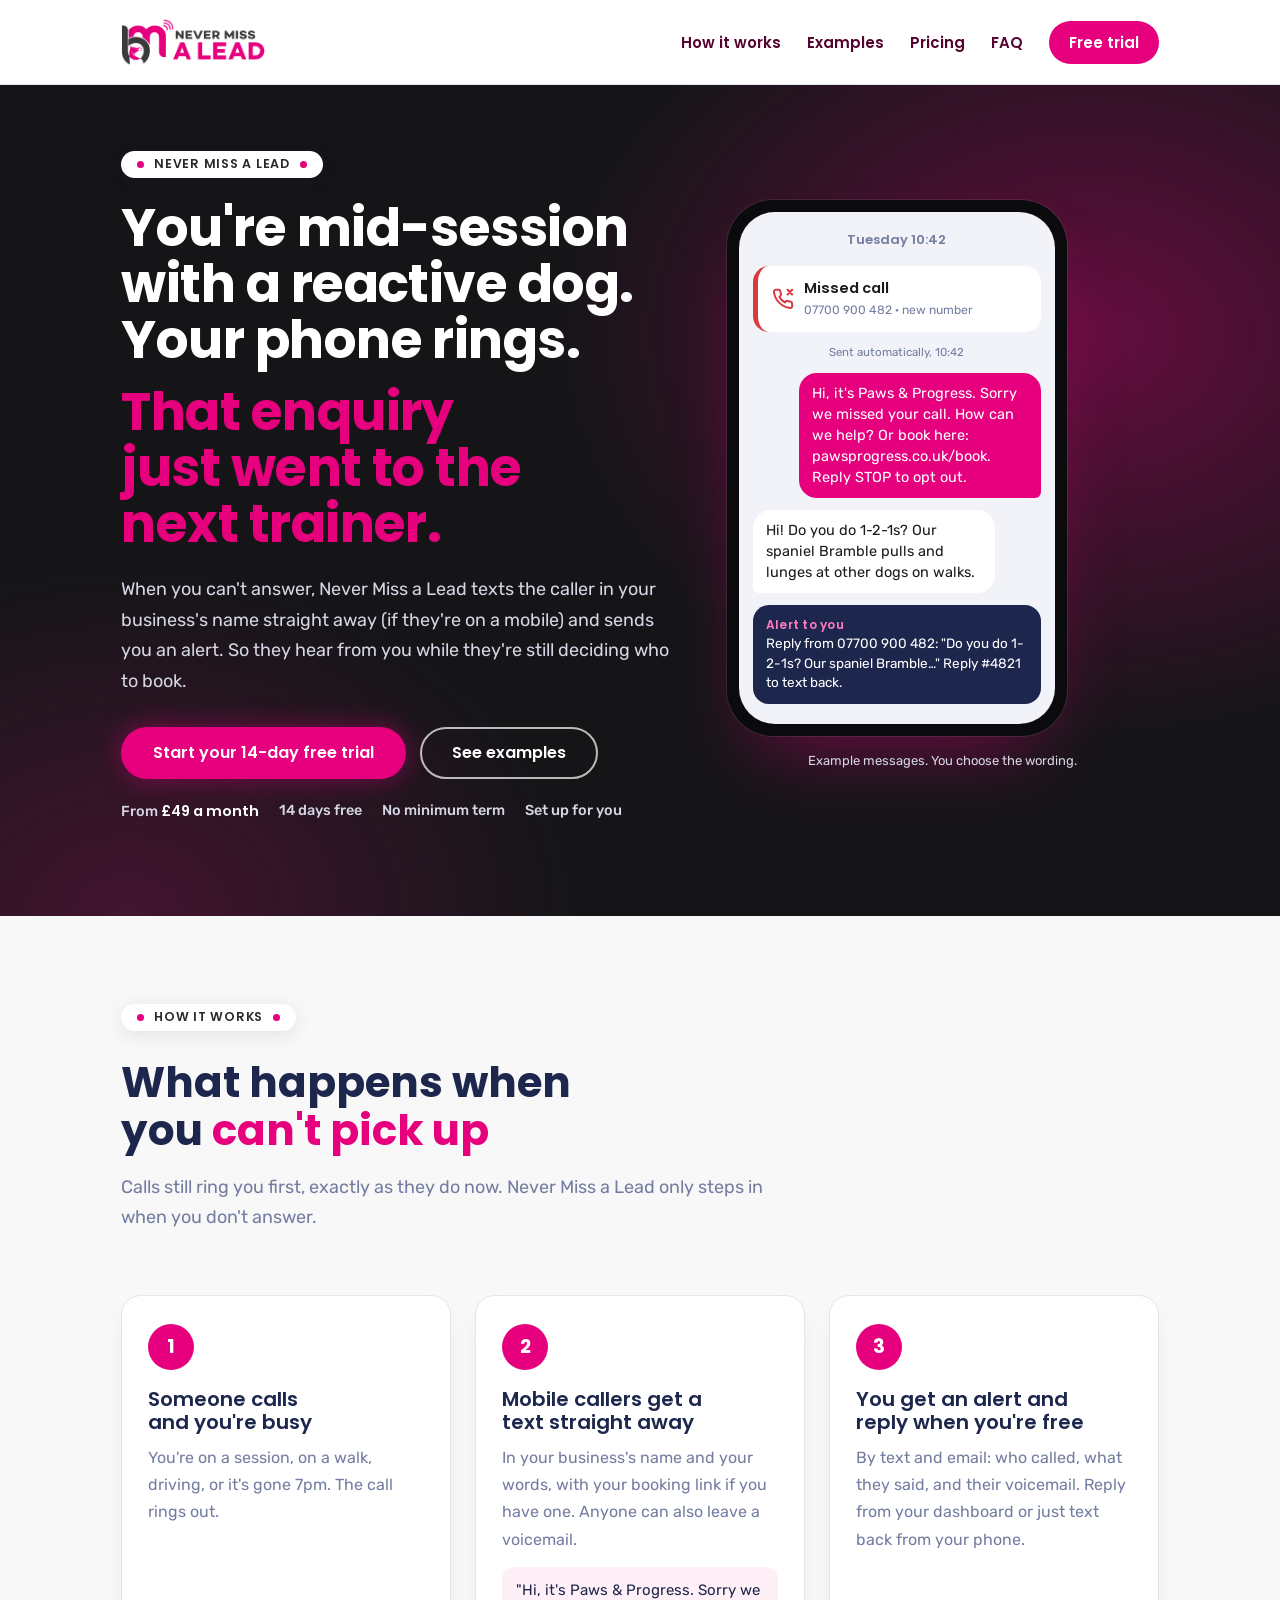
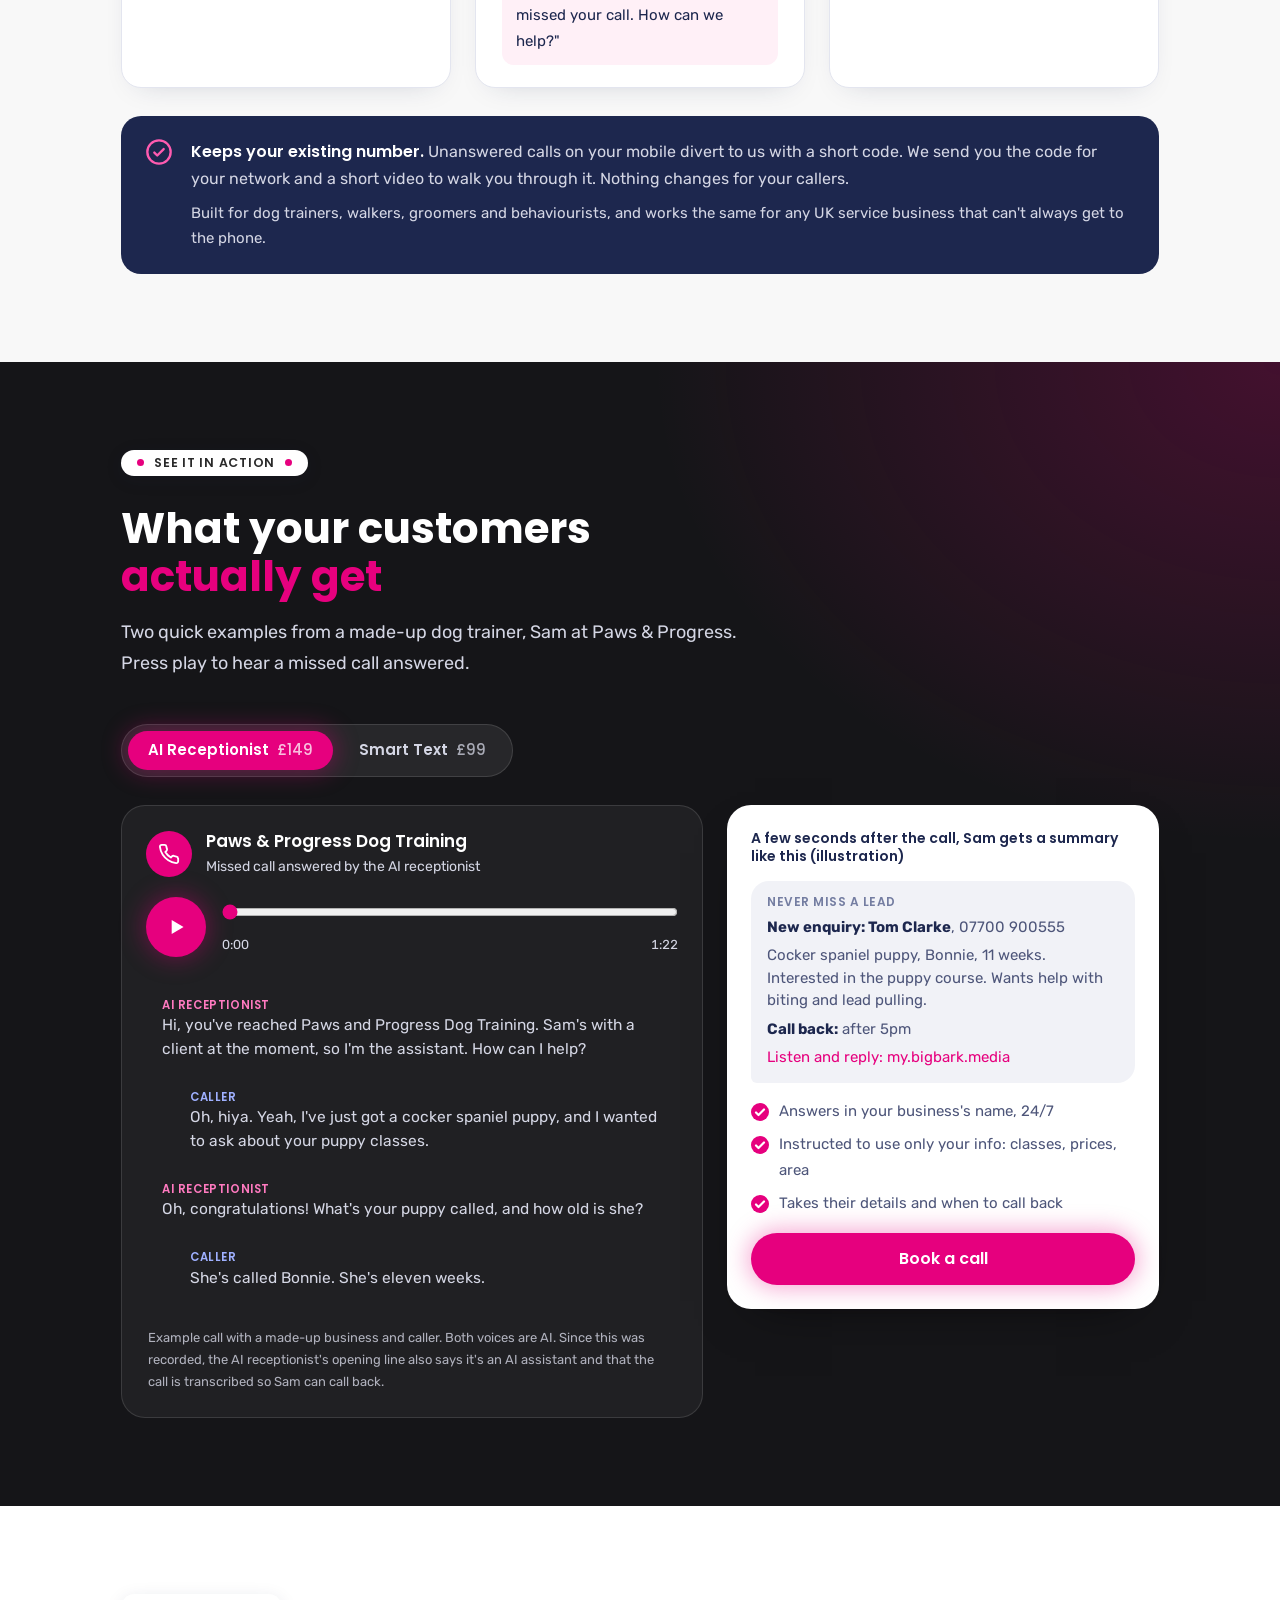
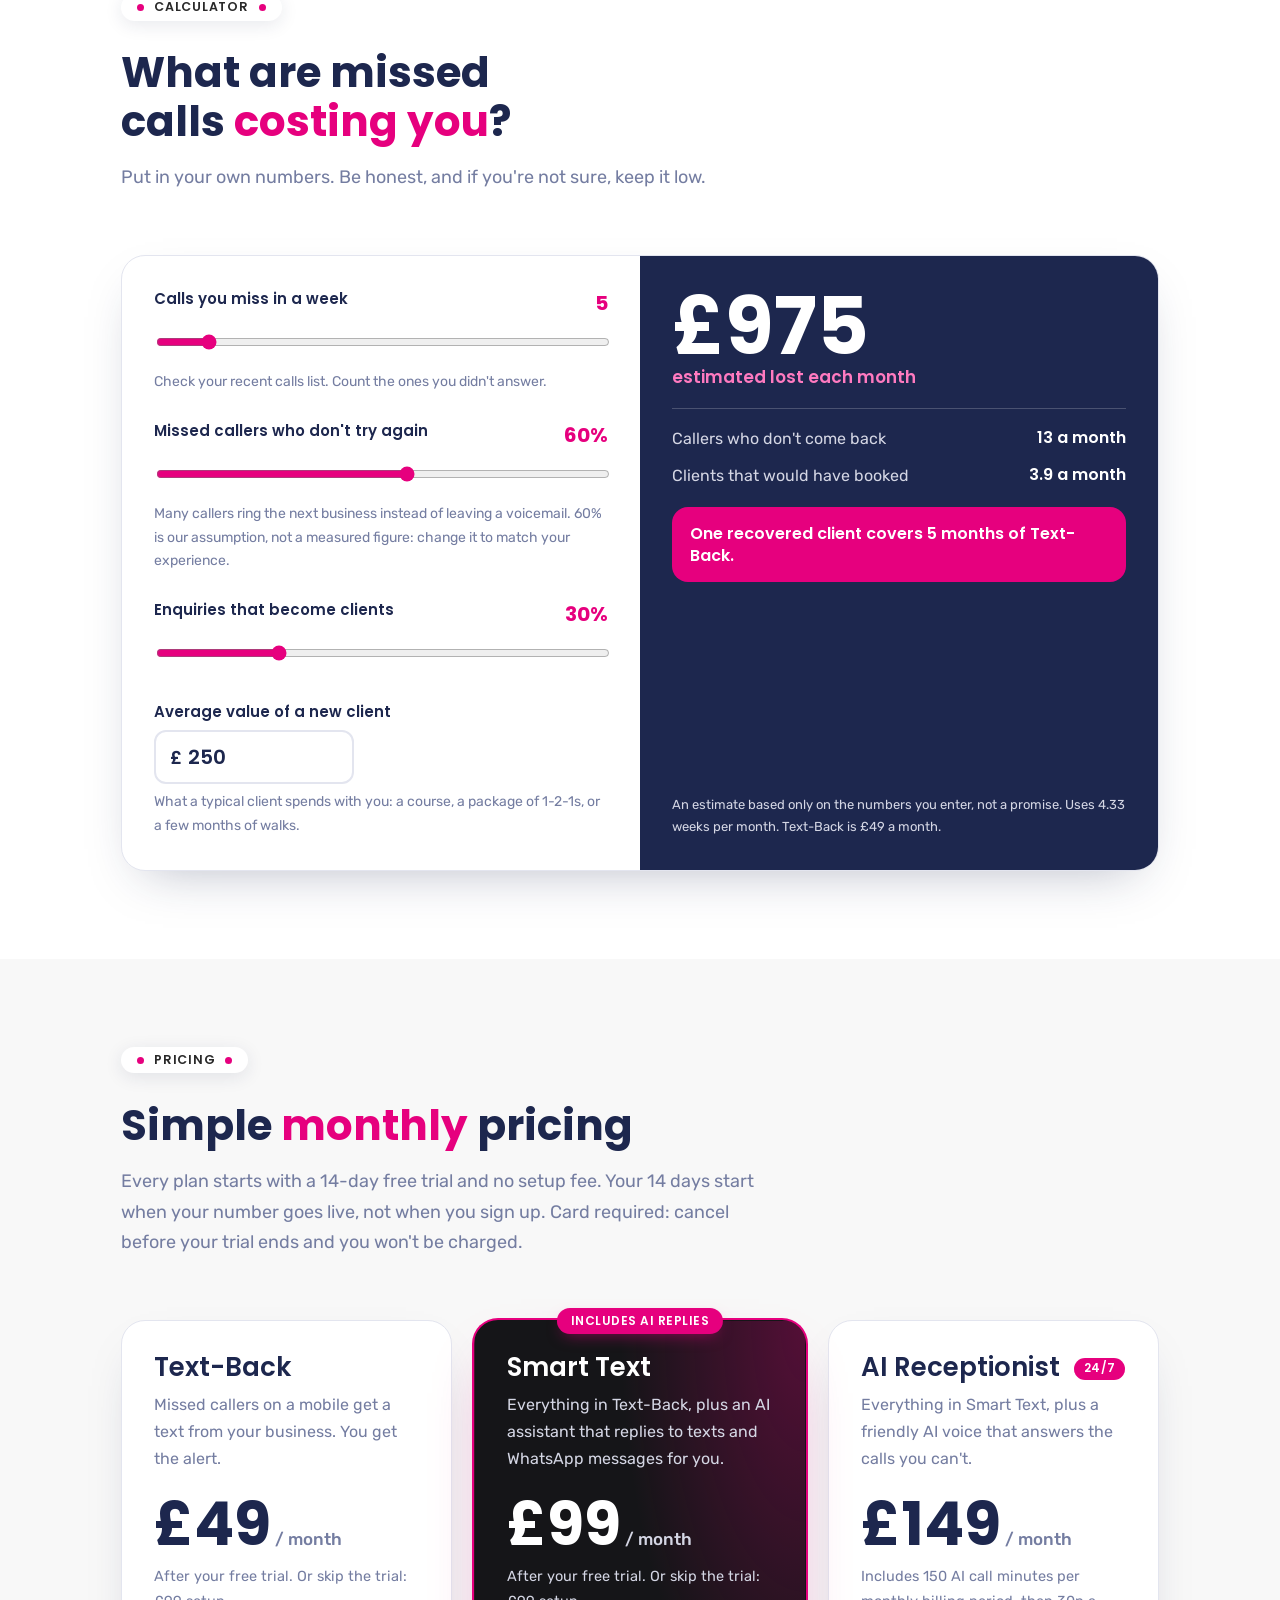
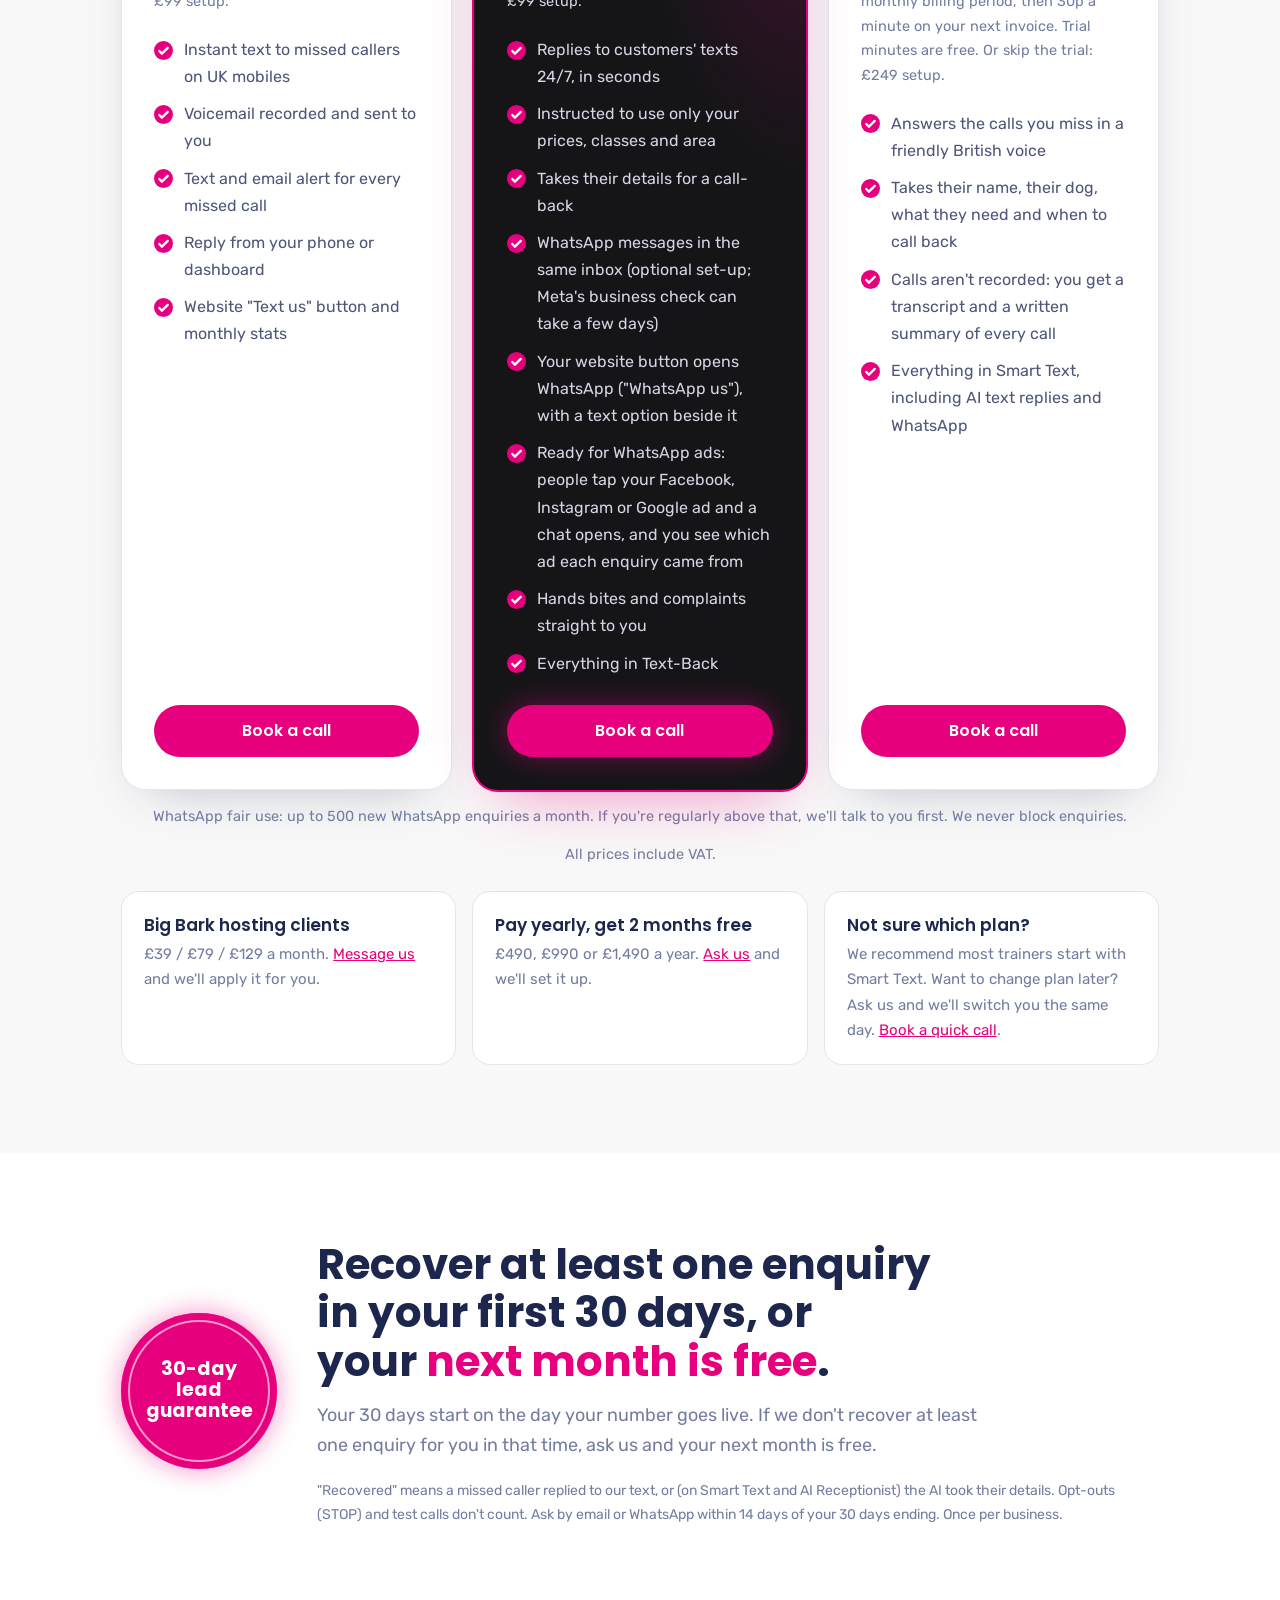
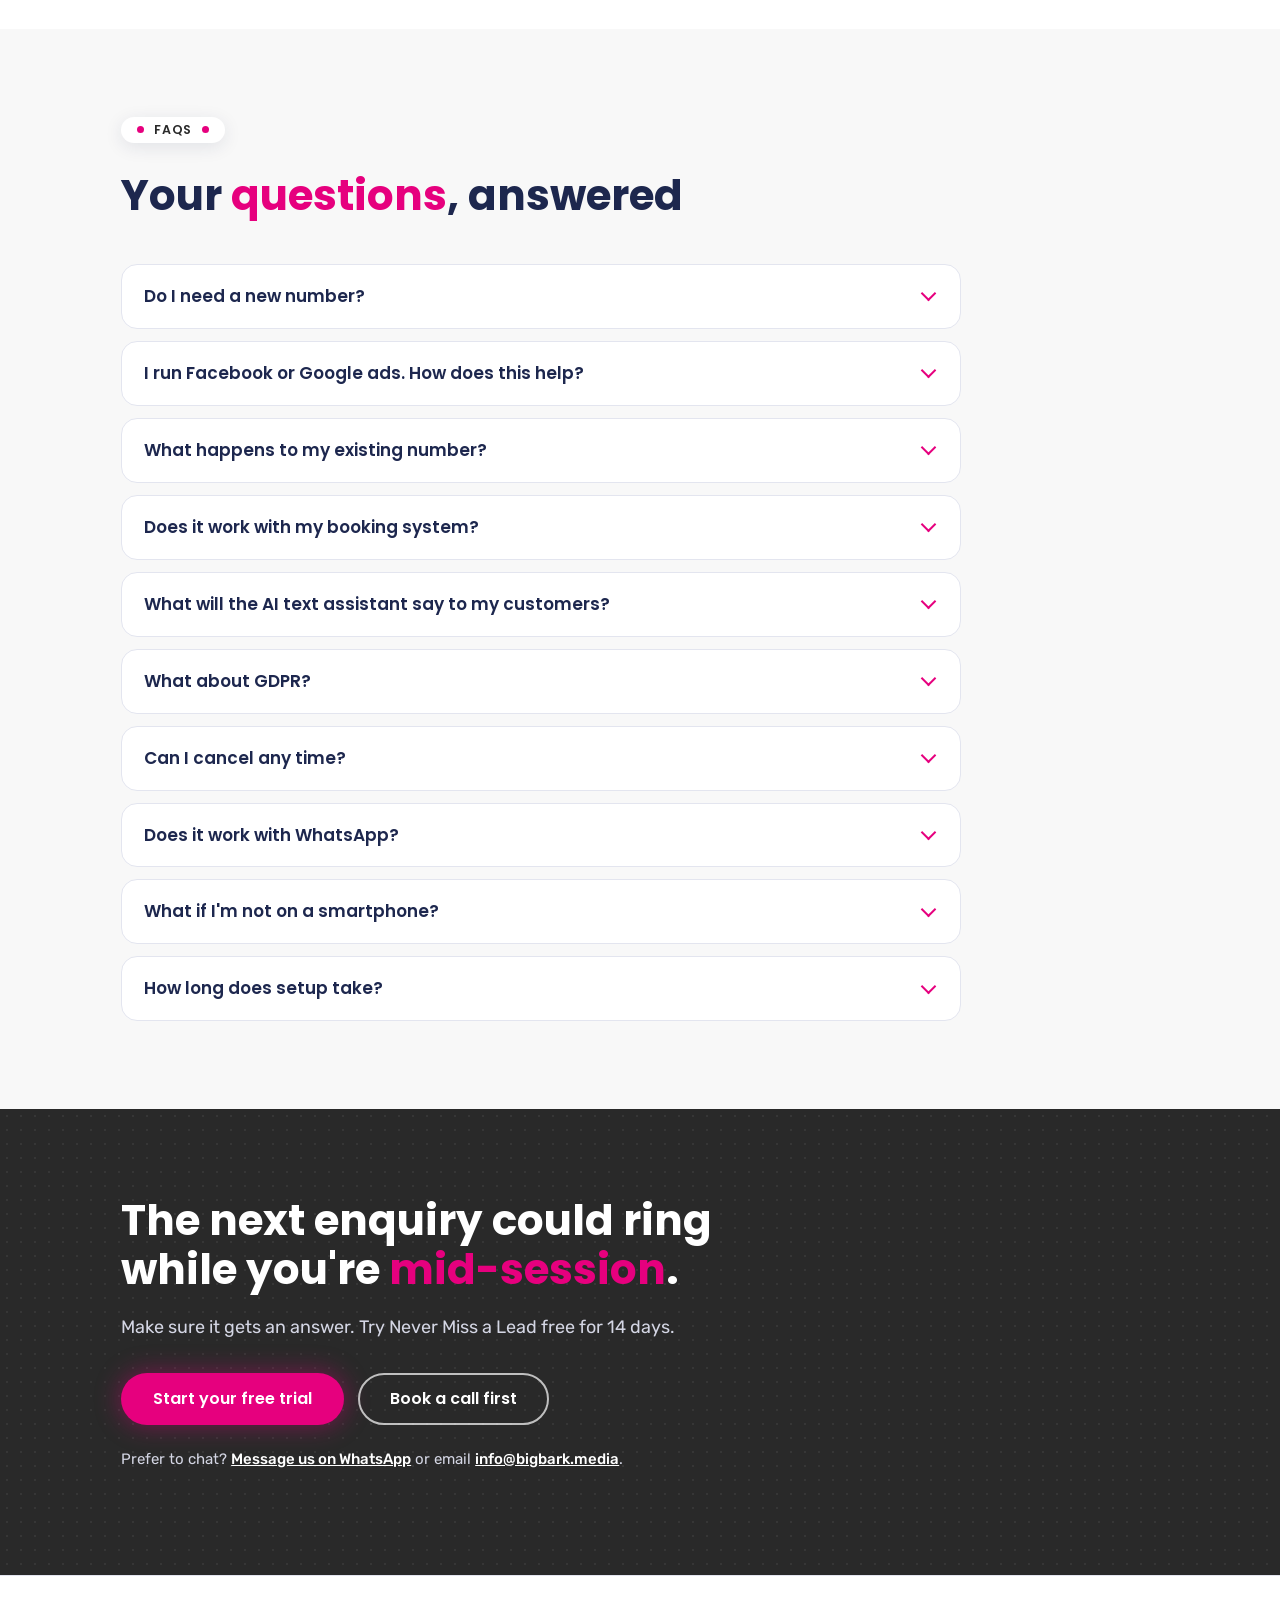
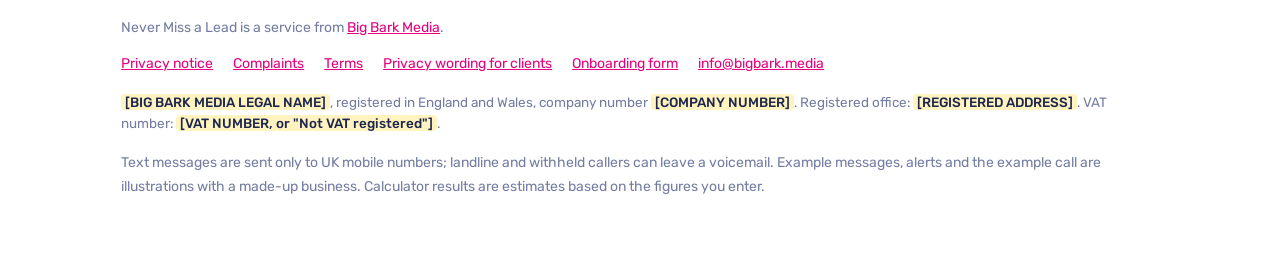
==== index.html @ 65fded31 "Cancellation FAQ Co-Authored-By: Claude Opus 5.5 <noreply@anthropic.com> Claude-Session: https://cla" ====
<!doctype html>
<html lang="en-GB">
<head>
<link rel="icon" href="favicon.ico" sizes="any">
<link rel="icon" type="image/png" sizes="32x32" href="assets/favicon-32.png">
<link rel="icon" type="image/png" sizes="192x192" href="assets/favicon-192.png">
<link rel="apple-touch-icon" href="assets/apple-touch-icon.png">
<meta charset="utf-8">
<meta name="viewport" content="width=device-width, initial-scale=1">
<title>Never Miss a Lead — missed-call text-back for dog trainers | Big Bark Media</title>
<meta name="description" content="When you can't answer, missed callers on a mobile get a text in your business's name straight away, and you get an alert. Missed-call text-back from £49/month, AI text replies £99/month, AI receptionist £149/month. 14-day free trial. By Big Bark Media.">
<meta name="theme-color" content="#151518">
<link rel="canonical" href="https://nevermiss.bigbark.media/">
<meta property="og:type" content="website">
<meta property="og:site_name" content="Big Bark Media">
<meta property="og:title" content="Never Miss a Lead — stop losing enquiries to voicemail">
<meta property="og:description" content="Mid-session and can't answer? Missed mobile callers get a text in your business's name straight away, and you get an alert. From £49/month, 14-day free trial.">
<meta property="og:url" content="https://nevermiss.bigbark.media/">
<meta property="og:image" content="https://bigbark.media/wp-content/uploads/2024/03/Big-Bark-Media_150324-01-2.png">
<meta property="og:locale" content="en_GB">
<meta name="twitter:card" content="summary_large_image">
<link rel="preconnect" href="https://fonts.googleapis.com">
<link rel="preconnect" href="https://fonts.gstatic.com" crossorigin>
<link href="https://fonts.googleapis.com/css2?family=Poppins:wght@500;600;700&family=Rubik:wght@400;500&display=swap" rel="stylesheet">
<script src="config.js"></script>
<link rel="stylesheet" href="assets/bigbark.css">
</head>
<body>
<a class="skip" href="#main">Skip to content</a>

<header class="top">
  <div class="wrap">
    <a class="brand" href="./" aria-label="Never Miss a Lead home">
      <img src="assets/nevermiss-logo.png" alt="Never Miss a Lead by Big Bark Media" width="144" height="46">
    </a>
    <nav aria-label="Main">
      <a class="hide-sm" href="#how">How it works</a>
      <a class="hide-sm" href="#see-it">Examples</a>
      <a class="hide-sm" href="#pricing">Pricing</a>
      <a class="hide-sm" href="#faq">FAQ</a>
      <a class="nav-cta" href="#pricing">Free trial</a>
    </nav>
  </div>
</header>

<main id="main">
<section class="hero" aria-labelledby="hero-h">
  <div class="wrap">
    <div>
      <p class="eyebrow">Never Miss a Lead</p>
      <h1 id="hero-h">
        <span>You're mid-session with a reactive dog.</span>
        <span>Your phone rings.</span>
        <span class="gap">That enquiry just went to the next trainer.</span>
      </h1>
      <p class="lede">When you can't answer, Never Miss a Lead texts the caller in your business's name straight away (if they're on a mobile) and sends you an alert. So they hear from you while they're still deciding who to book.</p>
      <div class="cta-row">
        <a class="btn btn-go" href="#pricing">Start your 14-day free trial</a>
        <a class="btn btn-ghost" href="#see-it">See examples</a>
      </div>
      <p class="price-line"><span>From <strong>£49 a month</strong></span><span>14 days free</span><span>No minimum term</span><span>Set up for you</span></p>
    </div>

    <div>
      <div class="phone" role="img" aria-label="Example: a missed call from a new enquiry, followed by an automatic text from Paws and Progress Dog Training, the caller's reply, and an alert to the trainer.">
        <div class="screen" aria-hidden="true">
          <div class="clock">Tuesday 10:42</div>
          <div class="evt missed">
            <svg width="22" height="22" viewBox="0 0 24 24" fill="none" stroke="currentColor" stroke-width="2.2" stroke-linecap="round" stroke-linejoin="round"><path d="M22 16.9v3a2 2 0 0 1-2.2 2 19.8 19.8 0 0 1-8.6-3.1 19.5 19.5 0 0 1-6-6A19.8 19.8 0 0 1 2.1 4.2 2 2 0 0 1 4.1 2h3a2 2 0 0 1 2 1.7c.1.9.4 1.8.7 2.7a2 2 0 0 1-.5 2.1L8 9.8a16 16 0 0 0 6 6l1.3-1.3a2 2 0 0 1 2.1-.4c.9.3 1.8.6 2.7.7a2 2 0 0 1 1.7 2z"/><path d="M17 2l5 5M22 2l-5 5"/></svg>
            <div><b>Missed call</b><small>07700 900 482 · new number</small></div>
          </div>
          <div class="evt stamp">Sent automatically, 10:42</div>
          <div class="evt bubble out">Hi, it's Paws &amp; Progress. Sorry we missed your call. How can we help? Or book here: pawsprogress.co.uk/book. Reply STOP to opt out.</div>
          <div class="evt bubble in">Hi! Do you do 1-2-1s? Our spaniel Bramble pulls and lunges at other dogs on walks.</div>
          <div class="evt alert"><b>Alert to you</b>Reply from 07700 900 482: "Do you do 1-2-1s? Our spaniel Bramble…" Reply #4821 to text back.</div>
        </div>
      </div>
      <p class="phone-cap">Example messages. You choose the wording.</p>
    </div>
  </div>
</section>

<section id="how" class="alt-bg" aria-labelledby="how-h">
  <div class="wrap">
    <div class="sec-head">
      <p class="eyebrow">How it works</p>
      <h2 id="how-h">What happens when you <em class="hl">can't pick up</em></h2>
      <p class="lede">Calls still ring you first, exactly as they do now. Never Miss a Lead only steps in when you don't answer.</p>
    </div>
    <ol class="steps">
      <li>
        <h3>Someone calls and you're busy</h3>
        <p>You're on a session, on a walk, driving, or it's gone 7pm. The call rings out.</p>
      </li>
      <li>
        <h3>Mobile callers get a text straight away</h3>
        <p>In your business's name and your words, with your booking link if you have one. Anyone can also leave a voicemail.</p>
        <span class="quote">"Hi, it's Paws &amp; Progress. Sorry we missed your call. How can we help?"</span>
      </li>
      <li>
        <h3>You get an alert and reply when you're free</h3>
        <p>By text and email: who called, what they said, and their voicemail. Reply from your dashboard or just text back from your phone.</p>
      </li>
    </ol>
    <div class="fits">
      <svg width="28" height="28" viewBox="0 0 24 24" fill="none" stroke="currentColor" stroke-width="2" stroke-linecap="round" stroke-linejoin="round" aria-hidden="true"><circle cx="12" cy="12" r="10"/><path d="M8 12.5l2.5 2.5L16 9.5"/></svg>
      <div>
        <p><strong>Keeps your existing number.</strong> Unanswered calls on your mobile divert to us with a short code. We send you the code for your network and a short video to walk you through it. Nothing changes for your callers.</p>
        <p>Built for dog trainers, walkers, groomers and behaviourists, and works the same for any UK service business that can't always get to the phone.</p>
      </div>
    </div>
  </div>
</section>

<section id="see-it" class="see on-ink" aria-labelledby="see-h">
  <div class="wrap">
    <div class="sec-head">
      <p class="eyebrow">See it in action</p>
      <h2 id="see-h">What your customers <em class="hl">actually get</em></h2>
      <p class="lede">Two quick examples from a made-up dog trainer, Sam at Paws &amp; Progress. Press play to hear a missed call answered.</p>
    </div>
    <div class="tabs" role="tablist" aria-label="Examples">
      <button type="button" role="tab" id="tab-call" aria-controls="panel-call" aria-selected="true">AI Receptionist <span>£149</span></button>
      <button type="button" role="tab" id="tab-smart" aria-controls="panel-smart" aria-selected="false" tabindex="-1">Smart Text <span>£99</span></button>
    </div>

    <div class="panel" id="panel-call" role="tabpanel" aria-labelledby="tab-call">
      <div class="see-grid listen" id="listen">
        <div class="call-card">
        <div class="call-top">
          <span class="call-avatar" aria-hidden="true"><svg viewBox="0 0 24 24" width="22" height="22" fill="none" stroke="currentColor" stroke-width="2" stroke-linecap="round" stroke-linejoin="round"><path d="M22 16.9v3a2 2 0 0 1-2.2 2 19.8 19.8 0 0 1-8.6-3.1 19.5 19.5 0 0 1-6-6A19.8 19.8 0 0 1 2.1 4.2 2 2 0 0 1 4.1 2h3a2 2 0 0 1 2 1.7c.1.9.4 1.8.7 2.7a2 2 0 0 1-.5 2.1L8 9.8a16 16 0 0 0 6 6l1.3-1.3a2 2 0 0 1 2.1-.4c.9.3 1.8.6 2.7.7a2 2 0 0 1 1.7 2z"/></svg></span>
          <div><b>Paws &amp; Progress Dog Training</b><span class="call-sub">Missed call answered by the AI receptionist</span></div>
        </div>
        <div class="player">
          <button type="button" class="play" aria-label="Play the example call" aria-pressed="false">
            <svg class="i-play" viewBox="0 0 24 24" width="26" height="26" aria-hidden="true"><path d="M8 5.5v13l11-6.5z" fill="currentColor"/></svg>
            <svg class="i-pause" viewBox="0 0 24 24" width="26" height="26" aria-hidden="true"><path d="M7 5h4v14H7zM13 5h4v14h-4z" fill="currentColor"/></svg>
          </button>
          <div class="track">
            <input type="range" class="seek" min="0" max="81.51" step="0.1" value="0" aria-label="Position in the call">
            <div class="times"><span class="cur">0:00</span><span>1:22</span></div>
          </div>
        </div>
        <audio preload="none" src="assets/audio/ai-receptionist-demo.mp3"></audio>
        <ol class="transcript" aria-label="Call transcript">
            <li class="ln ai" data-t="4.4"><button type="button" aria-label="Play from here"><span class="who">AI receptionist</span><span class="say">Hi, you've reached Paws and Progress Dog Training. Sam's with a client at the moment, so I'm the assistant. How can I help?</span></button></li>
            <li class="ln caller" data-t="12.15"><button type="button" aria-label="Play from here"><span class="who">Caller</span><span class="say">Oh, hiya. Yeah, I've just got a cocker spaniel puppy, and I wanted to ask about your puppy classes.</span></button></li>
            <li class="ln ai" data-t="18.44"><button type="button" aria-label="Play from here"><span class="who">AI receptionist</span><span class="say">Oh, congratulations! What's your puppy called, and how old is she?</span></button></li>
            <li class="ln caller" data-t="23.44"><button type="button" aria-label="Play from here"><span class="who">Caller</span><span class="say">She's called Bonnie. She's eleven weeks.</span></button></li>
            <li class="ln ai" data-t="26.45"><button type="button" aria-label="Play from here"><span class="who">AI receptionist</span><span class="say">Lovely. Our puppy course runs for six weeks, on Saturday mornings in Wisbech, and it's £120. Bonnie can join once she's had her second jab. Is there anything in particular you'd like help with?</span></button></li>
            <li class="ln caller" data-t="40.14"><button type="button" aria-label="Play from here"><span class="who">Caller</span><span class="say">Mainly the biting, to be honest. And she pulls like mad on the lead.</span></button></li>
            <li class="ln ai" data-t="46.09"><button type="button" aria-label="Play from here"><span class="who">AI receptionist</span><span class="say">That's really common at her age, and it's exactly what the course covers. Can I take your name, and is this the best number for Sam to call you back on?</span></button></li>
            <li class="ln caller" data-t="55.87"><button type="button" aria-label="Play from here"><span class="who">Caller</span><span class="say">Yeah, it's Tom. Tom Clarke. And yeah, this number's fine.</span></button></li>
            <li class="ln ai" data-t="60.54"><button type="button" aria-label="Play from here"><span class="who">AI receptionist</span><span class="say">Thanks, Tom. And when's a good time for Sam to ring you?</span></button></li>
            <li class="ln caller" data-t="64.08"><button type="button" aria-label="Play from here"><span class="who">Caller</span><span class="say">Any time after five, really.</span></button></li>
            <li class="ln ai" data-t="66.37"><button type="button" aria-label="Play from here"><span class="who">AI receptionist</span><span class="say">Perfect. I'll pass all of that on to Sam now, and Sam will give you a call after five. Is there anything else I can help with?</span></button></li>
            <li class="ln caller" data-t="74.64"><button type="button" aria-label="Play from here"><span class="who">Caller</span><span class="say">No, that's brilliant. Thank you.</span></button></li>
            <li class="ln ai" data-t="76.8"><button type="button" aria-label="Play from here"><span class="who">AI receptionist</span><span class="say">You're welcome, Tom. Give Bonnie a fuss from us. Bye for now!</span></button></li>
        </ol>
        <p class="demo-note">Example call with a made-up business and caller. Both voices are AI. Since this was recorded, the AI receptionist's opening line also says it's an AI assistant and that the call is transcribed so Sam can call back.</p>
      </div>
        <aside class="summary-card" aria-labelledby="sum-h">
        <p class="sum-kicker">A few seconds after the call, Sam gets a summary like this (illustration)</p>
        <div class="sms">
          <p class="sms-from" id="sum-h">Never Miss a Lead</p>
          <p><b>New enquiry: Tom Clarke</b>, <span style="white-space:nowrap">07700 900555</span></p>
          <p>Cocker spaniel puppy, Bonnie, 11 weeks. Interested in the puppy course. Wants help with biting and lead pulling.</p>
          <p><b>Call back:</b> after 5pm</p>
          <p class="sms-link">Listen and reply: my.bigbark.media</p>
        </div>
        <ul class="sum-points">
          <li>Answers in your business's name, 24/7</li>
          <li>Instructed to use only your info: classes, prices, area</li>
          <li>Takes their details and when to call back</li>
        </ul>
        <a class="btn btn-go" data-link="ai_trial" href="#pricing">Try AI Receptionist free</a>
      </aside>
      </div>
    </div>
    <div class="panel" id="panel-smart" role="tabpanel" aria-labelledby="tab-smart">
      <div class="see-grid">
        <div class="st-phone" aria-label="Example text conversation">
          <div class="st-top"><span class="st-name">Paws &amp; Progress</span><span class="st-sub">Texts to your Never Miss a Lead number</span></div>
          <div class="st-missed"><svg viewBox="0 0 24 24" width="14" height="14" aria-hidden="true" fill="none" stroke="currentColor" stroke-width="2.2" stroke-linecap="round" stroke-linejoin="round"><path d="M23 1l-6 6M17 1l6 6"/><path d="M22 16.9v3a2 2 0 0 1-2.2 2 19.8 19.8 0 0 1-8.6-3.1 19.5 19.5 0 0 1-6-6A19.8 19.8 0 0 1 2.1 4.2 2 2 0 0 1 4.1 2h3a2 2 0 0 1 2 1.7c.1.9.4 1.8.7 2.7a2 2 0 0 1-.5 2.1L8 9.8a16 16 0 0 0 6 6l1.3-1.3a2 2 0 0 1 2.1-.4c.9.3 1.8.6 2.7.7a2 2 0 0 1 1.7 2z"/></svg>Missed call, 9:41pm</div>
          <ol class="st-thread">
              <li class="st-msg sys"><p>Hi, it's Paws &amp; Progress. Sorry we missed your call. How can we help? Reply STOP to opt out.</p><span class="meta">Auto-text · 9:41pm</span></li>
              <li class="st-msg in"><p>Hi! Do you do 1-2-1s? My rescue lurcher pulls like mad. We're in March</p><span class="meta">9:43pm</span></li>
              <li class="st-msg ai"><p>Paws &amp; Progress: Yes! 1-2-1s at your home are £45, or 4 for £160, and March is in our area. Can I take your name?</p><span class="meta">AI assistant · 9:43pm</span><span class="st-tag"><svg viewBox="0 0 16 16" width="12" height="12" aria-hidden="true"><path d="M3.5 8.5l3 3 6-7" fill="none" stroke="currentColor" stroke-width="2.4" stroke-linecap="round" stroke-linejoin="round"/></svg>Used your prices and area</span></li>
              <li class="st-msg in"><p>Lucy. Could Sam ring me tomorrow after 12?</p><span class="meta">9:45pm</span></li>
              <li class="st-msg ai"><p>Paws &amp; Progress: Thanks, Lucy. I've passed your details and that time on to Sam, who'll be in touch.</p><span class="meta">AI assistant · 9:45pm</span><span class="st-tag"><svg viewBox="0 0 16 16" width="12" height="12" aria-hidden="true"><path d="M3.5 8.5l3 3 6-7" fill="none" stroke="currentColor" stroke-width="2.4" stroke-linecap="round" stroke-linejoin="round"/></svg>Took their details for a call-back</span></li>
          </ol>
        </div>
        <aside class="summary-card" aria-labelledby="sum-smart-h">
          <p class="sum-kicker" id="sum-smart-h">When Sam checks in, the lead looks like this (illustration)</p>
          <div class="sms">
            <p class="sms-from">Never Miss a Lead</p>
            <p><b>New lead: Lucy</b>, <span style="white-space:nowrap">07700 900812</span></p>
            <p>Rescue lurcher, pulls on the lead. Lives in March. Interested in 4 × 1-2-1 (£160).</p>
            <p><b>Call back:</b> today after 12</p>
          </div>
          <ul class="sum-points">
            <li>Replies in seconds, day or night</li>
            <li>Instructed to use only your prices, classes and area</li>
            <li>Hands bites and complaints straight to you</li>
          </ul>
          <a class="btn btn-go" data-link="smart_trial" href="#pricing">Try Smart Text free</a>
        </aside>
      </div>
    </div>

  </div>
</section>

<div class="demo" id="demo" hidden>
  <div class="wrap">
    <div>
      <h2>Try it yourself</h2>
      <p>Ring our demo line and don't expect anyone to answer. You'll get the text within a few seconds.</p>
    </div>
    <a class="num" id="demo-num" href="#">DEMO_NUMBER</a>
  </div>
</div>

<section id="calculator" aria-labelledby="calc-h">
  <div class="wrap">
    <div class="sec-head">
      <p class="eyebrow">Calculator</p>
      <h2 id="calc-h">What are missed calls <em class="hl">costing you</em>?</h2>
      <p class="lede">Put in your own numbers. Be honest, and if you're not sure, keep it low.</p>
    </div>
    <div class="calc">
      <form id="roi" onsubmit="return false" aria-describedby="calc-note">
        <div class="field">
          <label for="r-calls">Calls you miss in a week <output for="r-calls" id="o-calls">5</output></label>
          <input type="range" id="r-calls" min="1" max="40" step="1" value="5">
          <p class="hint">Check your recent calls list. Count the ones you didn't answer.</p>
        </div>
        <div class="field">
          <label for="r-gone">Missed callers who don't try again <output for="r-gone" id="o-gone">60%</output></label>
          <input type="range" id="r-gone" min="10" max="100" step="5" value="60">
          <p class="hint">Many callers ring the next business instead of leaving a voicemail. 60% is our assumption, not a measured figure: change it to match your experience.</p>
        </div>
        <div class="field">
          <label for="r-conv">Enquiries that become clients <output for="r-conv" id="o-conv">30%</output></label>
          <input type="range" id="r-conv" min="5" max="100" step="5" value="30">
        </div>
        <div class="field">
          <label for="r-val">Average value of a new client</label>
          <div class="money"><span aria-hidden="true">£</span><input id="r-val" type="number" inputmode="numeric" min="0" step="10" value="250" aria-describedby="val-hint"></div>
          <p class="hint" id="val-hint">What a typical client spends with you: a course, a package of 1-2-1s, or a few months of walks.</p>
        </div>
      </form>
      <div class="result" aria-live="polite">
        <div>
          <div class="big" id="o-lost">£975</div>
          <div class="lbl">estimated lost each month</div>
        </div>
        <dl>
          <div><dt>Callers who don't come back</dt><dd id="o-lostcallers">13 a month</dd></div>
          <div><dt>Clients that would have booked</dt><dd id="o-lostclients">3.9 a month</dd></div>
        </dl>
        <p class="payback" id="o-payback">One recovered client covers 5 months of Text-Back.</p>
        <p class="small" id="calc-note">An estimate based only on the numbers you enter, not a promise. Uses 4.33 weeks per month. Text-Back is £49 a month.</p>
      </div>
    </div>
  </div>
</section>

<section id="pricing" class="alt-bg" aria-labelledby="price-h">
  <div class="wrap">
    <div class="sec-head">
      <p class="eyebrow">Pricing</p>
      <h2 id="price-h">Simple <em class="hl">monthly</em> pricing</h2>
      <p class="lede">Every plan starts with a 14-day free trial and no setup fee. Your 14 days start when your number goes live, not when you sign up. Card required: cancel before your trial ends and you won't be charged.</p>
    </div>
    <div class="plans">
      <article class="plan" aria-labelledby="p1">
        <h3 id="p1">Text-Back</h3>
        <p class="for">Missed callers on a mobile get a text from your business. You get the alert.</p>
        <div class="amount">£49<small> / month</small></div>
        <p class="setup">After your free trial. Or skip the trial: £99 setup.</p>
        <details class="incl" open>
          <summary>What's included</summary>
          <ul>
          <li>Instant text to missed callers on UK mobiles</li>
          <li>Voicemail recorded and sent to you</li>
          <li>Text and email alert for every missed call</li>
          <li>Reply from your phone or dashboard</li>
          <li>Website "Text us" button and monthly stats</li>
          </ul>
        </details>
        <div class="actions">
          <a class="btn btn-go" data-link="textback_trial" href="#">Start free trial</a>
          <p class="trial-note">Card required. £0 today.</p>
          <p class="paynow"><a data-link="textback_now" href="#">Skip the trial and start now</a></p>
        </div>
      </article>
      <article class="plan featured on-ink" aria-labelledby="p2">
        <span class="badge ribbon">Includes AI replies</span>
        <h3 id="p2">Smart Text</h3>
        <p class="for">Everything in Text-Back, plus an AI assistant that replies to texts and WhatsApp messages for you.</p>
        <div class="amount">£99<small> / month</small></div>
        <p class="setup">After your free trial. Or skip the trial: £99 setup.</p>
        <details class="incl" open>
          <summary>What's included</summary>
          <ul>
          <li>Replies to customers' texts 24/7, in seconds</li>
          <li>Instructed to use only your prices, classes and area</li>
          <li>Takes their details for a call-back</li>
          <li>WhatsApp messages in the same inbox (optional set-up; Meta's business check can take a few days)</li>
          <li>Your website button opens WhatsApp ("WhatsApp us"), with a text option beside it</li>
          <li>Ready for WhatsApp ads: people tap your Facebook, Instagram or Google ad and a chat opens, and you see which ad each enquiry came from</li>
          <li>Hands bites and complaints straight to you</li>
          <li>Everything in Text-Back</li>
          </ul>
        </details>
        <div class="actions">
          <a class="btn btn-go" data-link="smart_trial" href="#">Start free trial</a>
          <p class="trial-note">Card required. £0 today.</p>
          <p class="paynow"><a data-link="smart_now" href="#">Skip the trial and start now</a></p>
        </div>
      </article>
      <article class="plan" aria-labelledby="p3">
        <h3 id="p3">AI Receptionist <span class="badge">24/7</span></h3>
        <p class="for">Everything in Smart Text, plus a friendly AI voice that answers the calls you can't.</p>
        <div class="amount">£149<small> / month</small></div>
        <p class="setup">Includes 150 AI call minutes per monthly billing period, then 30p a minute on your next invoice. Trial minutes are free. Or skip the trial: £249 setup.</p>
        <details class="incl" open>
          <summary>What's included</summary>
          <ul>
          <li>Answers the calls you miss in a friendly British voice</li>
          <li>Takes their name, their dog, what they need and when to call back</li>
          <li>Calls aren't recorded: you get a transcript and a written summary of every call</li>
          <li>Everything in Smart Text, including AI text replies and WhatsApp</li>
          </ul>
        </details>
        <div class="actions">
          <a class="btn btn-go" data-link="ai_trial" href="#">Start free trial</a>
          <p class="trial-note">Card required. £0 today.</p>
          <p class="paynow"><a data-link="ai_now" href="#">Skip the trial and start now</a></p>
        </div>
      </article>
    </div>
    <p class="vat-line">WhatsApp fair use: up to 500 new WhatsApp enquiries a month. If you're regularly above that, we'll talk to you first. We never block enquiries.</p>
    <p class="vat-line">All prices include VAT.</p>
    <div class="extras">
      <div><b>Big Bark hosting clients</b><p>£39 / £79 / £129 a month. <a data-ext="whatsapp" href="#">Message us</a> and we'll apply it for you.</p></div>
      <div><b>Pay yearly, get 2 months free</b><p>£490, £990 or £1,490 a year. <a data-ext="book" href="#">Ask us</a> and we'll set it up.</p></div>
      <div><b>Not sure which plan?</b><p>We recommend most trainers start with Smart Text. Want to change plan later? Ask us and we'll switch you the same day. <a data-ext="book" href="#">Book a quick call</a>.</p></div>
    </div>
  </div>
</section>

<section class="guarantee" aria-labelledby="g-h">
  <div class="wrap">
    <div class="seal" aria-hidden="true">30-day lead guarantee</div>
    <div>
      <h2 id="g-h">Recover at least one enquiry in your first 30 days, or your <em class="hl">next month is free</em>.</h2>
      <!-- [guarantee wording: confirm] One definition, same as facts/product-facts.md section 8. -->
      <p class="lede">Your 30 days start on the day your number goes live. If we don't recover at least one enquiry for you in that time, ask us and your next month is free.</p>
      <p class="fine">"Recovered" means a missed caller replied to our text, or (on Smart Text and AI Receptionist) the AI took their details. Opt-outs (STOP) and test calls don't count. Ask by email or WhatsApp within 14 days of your 30 days ending. Once per business.</p>
    </div>
  </div>
</section>

<section id="faq" class="alt-bg" aria-labelledby="faq-h">
  <div class="wrap">
    <div class="sec-head"><p class="eyebrow">FAQs</p><h2 id="faq-h">Your <em class="hl">questions</em>, answered</h2></div>
    <div class="faq">
      <details>
        <summary>Do I need a new number?</summary>
        <div class="a"><p>No. You can keep the number everyone already has. We give you a UK number that sits behind the scenes, and your mobile sends calls you don't answer to it.</p></div>
      </details>
      <details>
        <summary>I run Facebook or Google ads. How does this help?</summary>
        <div class="a"><p>We recommend pointing your ads at WhatsApp (on Smart Text and AI Receptionist). On Facebook and Instagram, people tap your ad and a WhatsApp chat with your business opens. On Google, your website's WhatsApp button does the same. The AI replies in seconds, any time of day, and your dashboard shows which ad each enquiry came from, so you can see which ads are worth the money.</p></div>
      </details>
      <details>
        <summary>What happens to my existing number?</summary>
        <div class="a"><p>Nothing changes for callers. Your phone still rings as normal. You dial a short code (we send it to you, matched to your network) so that calls you don't answer, or calls when you're busy or out of signal, go to Never Miss a Lead instead of your voicemail. You can switch it off again with one code.</p><p>Most UK networks support this. Vodafone Pay As You Go doesn't, so we'll use a new number instead. Some tariffs charge for diverted calls, so check yours.</p></div>
      </details>
      <details>
        <summary>Does it work with my booking system?</summary>
        <div class="a"><p>Yes, alongside it. Add your booking link and it goes in the text, so callers can book straight away. It works with any booking system that has a link, including Calendly, Acuity, Fresha and your own website. It doesn't connect into your diary itself.</p></div>
      </details>
      <details>
        <summary>What will the AI text assistant say to my customers?</summary>
        <div class="a"><p>Only what you tell it. When we set you up, you give us the basics: your services, prices, the area you cover, when you run classes and how to book. It's instructed to use just that to answer questions, get the customer's details and send your booking link, and to hand anything else to you. Like any AI it can get things wrong, so check its replies in your dashboard, especially in your first few weeks.</p><p>If someone mentions a bite, aggression, a complaint or anything it isn't sure about, it says you'll be in touch and hands the chat straight to you. The moment you reply yourself, it goes quiet on that chat. You can pause it or switch it off any time in your dashboard.</p></div>
      </details>
      <details>
        <summary>What about GDPR?</summary>
        <div class="a"><p>It's built with UK GDPR in mind. You stay in control of your callers' data and Big Bark Media handles it on your behalf under a data processing agreement. Every text names your business and lets people reply STOP.</p><p>Voicemails are recorded, and the greeting says so. AI receptionist calls aren't recorded, but they're transcribed and summarised so you can call back, and the AI says so at the start of the call. Message contents, voicemails, AI transcripts and summaries are deleted after 12 months. We keep a basic log of calls (number, time, outcome) while you're a client, for billing and support.</p><p>We give you <a href="privacy-snippet.html">wording for your privacy policy</a>. For how we handle your own details, see our <a href="privacy.html">privacy notice</a>.</p></div>
      </details>
      <details>
        <summary>Can I cancel any time?</summary>
        <div class="a"><p>Yes. There's no minimum term. Cancel from "Manage billing" in your dashboard, or just message us. Cancel before your free trial ends and you won't be charged anything. After that it's month to month, and a cancellation takes effect at the end of the month you've paid for.</p><p>When you cancel we email you the codes to switch your diverts off (one code, <code>##002#</code>, does them all). Do that before your plan ends. We also email you a copy of your data 30 days after it ends, then delete your callers' details.</p></div>
      </details>
      <details>
        <summary>Does it work with WhatsApp?</summary>
        <div class="a"><p>On Smart Text and AI Receptionist, yes. We set up a WhatsApp Business profile on your Never Miss a Lead number, so your own WhatsApp stays as it is. WhatsApp messages land in the same inbox as your texts, and the AI can reply to them too. Meta has to check your business first, which usually takes a few days.</p></div>
      </details>
      <details>
        <summary>What if I'm not on a smartphone?</summary>
        <div class="a"><p>That's fine. Alerts arrive as normal text messages and email. To reply to a caller from any mobile, just text our number with the short code from the alert, like "#4821 Yes, I have space on Thursday". The dashboard is there if you want it, but you don't need it.</p></div>
      </details>
      <details>
        <summary>How long does setup take?</summary>
        <div class="a"><p>Usually a few working days. Under Ofcom's UK phone number rules, our phone provider has to verify the business behind every number before it goes live, so we'll ask for some business details. If you're a sole trader, the provider also needs photo ID: we'll send you a secure link for it. While that's happening, we write your texts and set everything up behind the scenes. When your number's live, we email you your dashboard link and short setup videos: dial your divert code, turn on alerts and test it with a missed call. If you get stuck, email or WhatsApp us.</p><p>Your 14-day free trial doesn't start until your number is live, so the wait doesn't eat into it.</p></div>
      </details>
    </div>
  </div>
</section>

<section class="final on-ink" aria-labelledby="final-h">
  <div class="wrap">
    <h2 id="final-h">The next enquiry could ring while you're <em class="hl">mid-session</em>.</h2>
    <p class="lede">Make sure it gets an answer. Try Never Miss a Lead free for 14 days.</p>
    <div class="cta-row">
      <a class="btn btn-go" href="#pricing">Start your free trial</a>
      <a class="btn btn-ghost" data-ext="book" href="#">Book a call first</a>
    </div>
    <p class="alt">Prefer to chat? <a data-ext="whatsapp" href="#">Message us on WhatsApp</a> or email <a href="mailto:info@bigbark.media">info@bigbark.media</a>.</p>
  </div>
</section>
</main>

<nav class="mbar" aria-label="Quick actions">
  <a class="wa" data-ext="whatsapp" href="#"><svg width="18" height="18" viewBox="0 0 24 24" fill="currentColor" aria-hidden="true"><path d="M12 2a10 10 0 0 0-8.6 15.1L2 22l5-1.3A10 10 0 1 0 12 2zm0 18.2c-1.5 0-3-.4-4.3-1.2l-.3-.2-3 .8.8-2.9-.2-.3A8.2 8.2 0 1 1 12 20.2zm4.5-6.1c-.2-.1-1.5-.7-1.7-.8-.2-.1-.4-.1-.6.1l-.8 1c-.1.2-.3.2-.5.1a6.7 6.7 0 0 1-3.3-2.9c-.2-.4.2-.4.7-1.3.1-.2 0-.3 0-.4l-.8-1.8c-.2-.5-.4-.4-.6-.4h-.5c-.2 0-.4.1-.6.3-.2.2-.8.8-.8 2s.8 2.3 1 2.5c.1.2 1.7 2.6 4.1 3.6 1.5.7 2.1.7 2.9.6.5-.1 1.5-.6 1.7-1.2.2-.6.2-1.1.2-1.2-.1-.1-.2-.2-.4-.3z"/></svg>WhatsApp us</a>
  <a class="go" href="#pricing">See plans</a>
</nav>

<footer>
  <div class="wrap">
    <div class="row">
      <span>Never Miss a Lead is a service from <a href="https://bigbark.media">Big Bark Media</a>.</span>
      <span class="links"><a href="privacy.html">Privacy notice</a><a href="complaints.html">Complaints</a><a href="terms.html">Terms</a><a href="privacy-snippet.html">Privacy wording for clients</a><a href="onboarding.html">Onboarding form</a><a href="mailto:info@bigbark.media">info@bigbark.media</a></span>
    </div>
    <p class="legal"><!-- Fill before publishing (facts/product-facts.md section 13). If Big Bark Media isn't a limited company, replace this with the trader's name and business address. --><mark class="ph">[BIG BARK MEDIA LEGAL NAME]</mark>, registered in England and Wales, company number <mark class="ph">[COMPANY NUMBER]</mark>. Registered office: <mark class="ph">[REGISTERED ADDRESS]</mark>. VAT number: <mark class="ph">[VAT NUMBER, or "Not VAT registered"]</mark>.</p>
    <p>Text messages are sent only to UK mobile numbers; landline and withheld callers can leave a voicemail. Example messages, alerts and the example call are illustrations with a made-up business. Calculator results are estimates based on the figures you enter.</p>
  </div>
</footer>

<script>
(function(){
  var C = window.NMAL_CONFIG || {};
  var L = C.links || {};
  var book = C.bookCallUrl || 'https://calendly.com/craig-od/big-bark-media-consultation-call';
  var wa = C.whatsappUrl || 'https://wa.me/447822882162';
  document.documentElement.classList.add('js');

  // CTA links: Stripe link if set, else Calendly
  document.querySelectorAll('[data-link]').forEach(function(a){
    var url = L[a.getAttribute('data-link')];
    if (url && url !== '#') { a.href = url; }
    else {
      a.href = book; a.target = '_blank';
      if (a.classList.contains('btn')) a.textContent = 'Book a call';
      // payments paused: hide "Card required. £0 today." and "Skip the trial" under this button
      var box = a.closest('.actions');
      if (box) box.querySelectorAll('.trial-note, .paynow').forEach(function(el){ el.hidden = true; });
    }
    a.rel = 'noopener';
  });
  document.querySelectorAll('[data-ext]').forEach(function(a){
    a.href = a.getAttribute('data-ext') === 'whatsapp' ? wa : book;
    a.target = '_blank'; a.rel = 'noopener';
  });

  // Demo number block
  var dn = C.demoNumber;
  if (dn && dn !== 'DEMO_NUMBER') {
    var n = document.getElementById('demo-num');
    var local = dn.replace(/^\+44/, '0').replace(/^(\d{5})(\d{3})(\d+)$/, '$1 $2 $3');
    n.textContent = local; n.href = 'tel:' + dn;
    document.getElementById('demo').hidden = false;
  }

  // ROI calculator
  var $ = function(id){ return document.getElementById(id); };
  var gbp = function(v){ return '£' + Math.round(v).toLocaleString('en-GB'); };
  var WEEKS = 52 / 12, PRICE = 49;
  function calc(){
    var calls = +$('r-calls').value, gone = +$('r-gone').value / 100,
        conv = +$('r-conv').value / 100, val = Math.max(0, +$('r-val').value || 0);
    $('o-calls').textContent = calls;
    $('o-gone').textContent = Math.round(gone * 100) + '%';
    $('o-conv').textContent = Math.round(conv * 100) + '%';
    var lostCallers = calls * WEEKS * gone;
    var lostClients = lostCallers * conv;
    $('o-lost').textContent = gbp(lostClients * val);
    $('o-lostcallers').textContent = Math.round(lostCallers) + ' a month';
    $('o-lostclients').textContent = (Math.round(lostClients * 10) / 10) + ' a month';
    var months = Math.floor(val / PRICE);
    $('o-payback').textContent = months >= 1
      ? 'One recovered client covers ' + months + (months === 1 ? ' month' : ' months') + ' of Text-Back.'
      : 'At this client value, it takes more than one recovered client to cover a month of Text-Back.';
  }
  ['r-calls','r-gone','r-conv','r-val'].forEach(function(id){ $(id).addEventListener('input', calc); });
  calc();

  // Hero sequence: one orchestrated reveal
  var evts = document.querySelectorAll('.screen .evt');
  var still = window.matchMedia('(prefers-reduced-motion: reduce)').matches;
  evts.forEach(function(e, i){
    if (still) e.classList.add('show');
    else setTimeout(function(){ e.classList.add("show"); }, 150 + i * 500);
  });
})();
</script>
<script>
(function(){
  var root=document.getElementById('listen'); if(!root) return;
  var audio=root.querySelector('audio'), btn=root.querySelector('.play'), seek=root.querySelector('.seek'), cur=root.querySelector('.cur');
  var lines=[].slice.call(root.querySelectorAll('.ln')), list=root.querySelector('.transcript'), active=-1, dragging=false;
  function fmt(s){s=Math.max(0,Math.floor(s));return Math.floor(s/60)+':'+('0'+s%60).slice(-2);}
  function setActive(i){
    if(i===active) return; active=i;
    lines.forEach(function(li,j){li.classList.toggle('on',j===i);li.classList.toggle('past',j<i);});
    var li=lines[i]; if(li && !audio.paused){ var top=li.offsetTop-list.offsetTop-list.clientHeight/2+li.clientHeight/2; list.scrollTo({top:top,behavior:'smooth'}); }
  }
  function sync(){
    var t=audio.currentTime, i=-1;
    lines.forEach(function(li,j){ if(t>=parseFloat(li.dataset.t)-0.05) i=j; });
    setActive(i); if(!dragging) seek.value=t; cur.textContent=fmt(t);
  }
  function setPlaying(p){ btn.setAttribute('aria-pressed',p?'true':'false'); btn.setAttribute('aria-label',p?'Pause the example call':'Play the example call'); root.classList.toggle('playing',p); }
  btn.addEventListener('click',function(){ if(audio.paused){ audio.play(); } else { audio.pause(); } });
  audio.addEventListener('play',function(){setPlaying(true);});
  audio.addEventListener('pause',function(){setPlaying(false);});
  audio.addEventListener('ended',function(){setPlaying(false);});
  audio.addEventListener('timeupdate',sync);
  seek.addEventListener('input',function(){dragging=true;cur.textContent=fmt(seek.value);});
  seek.addEventListener('change',function(){dragging=false;audio.currentTime=parseFloat(seek.value);sync();});
  lines.forEach(function(li){ li.querySelector('button').addEventListener('click',function(){ audio.currentTime=parseFloat(li.dataset.t); audio.play(); }); });
})();
</script>
<script>
(function(){
  var tabs=[].slice.call(document.querySelectorAll('#see-it [role=tab]')); if(!tabs.length) return;
  var see=document.getElementById('see-it'); see.classList.add('js-tabs');
  function select(t, focus){
    tabs.forEach(function(x){ var on=x===t; x.setAttribute('aria-selected',on); x.tabIndex=on?0:-1; document.getElementById(x.getAttribute('aria-controls')).hidden=!on; });
    if(t.id!=='tab-call'){ var a=document.querySelector('#listen audio'); if(a && !a.paused) a.pause(); }
    if(focus) t.focus();
  }
  tabs.forEach(function(t,i){
    t.addEventListener('click',function(){select(t);});
    t.addEventListener('keydown',function(e){ var n=e.key==='ArrowRight'?1:e.key==='ArrowLeft'?-1:0; if(n){e.preventDefault(); select(tabs[(i+n+tabs.length)%tabs.length],true);} });
  });
  select(tabs[0]);
  if(location.hash==='#smart-text') select(tabs[1]);
})();
</script>
<script>
(function(){
  var mq=window.matchMedia('(max-width:820px)'), ds=[].slice.call(document.querySelectorAll('.plan .incl'));
  function apply(){ ds.forEach(function(d){ d.open=!mq.matches; }); }
  apply(); if(mq.addEventListener) mq.addEventListener('change',apply); else mq.addListener(apply);
})();
</script>
</body>
</html>
---- assets/bigbark.css ----
/* Never Miss a Lead — Big Bark Media brand skin.
   Tokens taken from bigbark.media's Elementor kit (18 Oct 2026):
   primary #1D274E, magenta #E6007E, text #747DA1, dark #292929, light #F8F8F8,
   Poppins (headings, buttons) + Rubik (body). Dark hero glow borrows BarkBoard's
   near-black #151518 → plum #691342, so the two brands sit together.
   Layout: one dark hero band, light content sections, charcoal bands for demo/final CTA. */
:root{
  --navy:#1D274E; --navy-2:#2B3668;
  --magenta:#E6007E; --magenta-deep:#B8006A; --plum:#691342;
  --charcoal:#292929; --night:#151518;
  --paper:#F8F8F8; --white:#FFFFFF; --line:#E3E5EF;
  --text:#4E567A; --muted:#747DA1; --on-dark:#D4D6E4;
  --whatsapp:#4CC764;
  --display:"Poppins", "Segoe UI", system-ui, -apple-system, sans-serif;
  --body:"Rubik", "Segoe UI", system-ui, -apple-system, sans-serif;
  --wrap:1140px; --gut:max(16px, 4vw);
  --glow:0 0 23px 3px rgba(230,0,126,.35);
  color-scheme:light;
}
*,*::before,*::after{box-sizing:border-box}
html{-webkit-text-size-adjust:100%;scroll-behavior:smooth}
@media (prefers-reduced-motion:reduce){html{scroll-behavior:auto}}
body{margin:0;background:var(--white);color:var(--text);font:400 16px/1.7 var(--body);overflow-x:hidden}
img{max-width:100%;display:block}
a{color:var(--magenta)}
:focus-visible{outline:3px solid var(--magenta);outline-offset:3px;border-radius:6px}
.wrap{max-width:var(--wrap);margin:0 auto;padding-left:max(var(--gut), env(safe-area-inset-left, 0px));padding-right:max(var(--gut), env(safe-area-inset-right, 0px))}
.skip{position:absolute;left:-999px;top:8px;background:var(--magenta);color:var(--white);padding:8px 12px;z-index:30;border-radius:8px}
.skip:focus{left:8px}
h1,h2,h3{font-family:var(--display);color:var(--navy);line-height:1.15;margin:0;text-wrap:balance}
h2{font-size:clamp(28px,4.2vw,42px);font-weight:700;max-width:22ch}
h3{font-size:20px;font-weight:600}
.hl{color:var(--magenta);font-style:normal}
p{margin:0 0 1em}
.lede{font-size:clamp(16px,1.8vw,18px);color:var(--muted);max-width:60ch}

/* eyebrow pill, as on bigbark.media ("● ABOUT US ●") */
.eyebrow{display:inline-flex;align-items:center;gap:10px;padding:7px 16px;border-radius:999px;background:var(--white);box-shadow:0 4px 18px rgba(29,39,78,.10);font:600 12.5px/1 var(--display);letter-spacing:.06em;text-transform:uppercase;color:var(--charcoal);justify-self:start}
.eyebrow::before,.eyebrow::after{content:"";width:7px;height:7px;border-radius:50%;background:var(--magenta)}

/* buttons: magenta pill, Poppins 600 */
.btn{display:inline-flex;align-items:center;justify-content:center;gap:8px;min-height:52px;padding:14px 30px;border-radius:30px;font:600 16px/1.1 var(--display);text-decoration:none;border:2px solid transparent;cursor:pointer;text-align:center;transition:background .2s,box-shadow .2s,transform .2s}
.btn-go{background:var(--magenta);color:var(--white)}
.btn-go:hover{background:var(--magenta-deep)}
.btn-go:active{transform:translateY(1px)}
.btn-ghost{background:var(--white);color:#111;border-color:var(--magenta)}
.btn-ghost:hover{background:#FFF0F7}
.on-ink .btn-go,.hero .btn-go{box-shadow:var(--glow)}
.on-ink .btn-ghost,.hero .btn-ghost{background:transparent;color:var(--white);border-color:rgba(255,255,255,.7)}
.on-ink .btn-ghost:hover,.hero .btn-ghost:hover{background:rgba(255,255,255,.08);border-color:var(--white)}

/* header: white bar with the Big Bark logo */
.top{background:var(--white);border-bottom:1px solid var(--line);position:relative;z-index:5}
.top .wrap{display:flex;align-items:center;justify-content:space-between;gap:16px;min-height:84px}
.brand{display:flex;align-items:center;text-decoration:none}
.brand img{height:46px;width:auto}
.top nav{display:flex;gap:26px;align-items:center;font:600 15px var(--display)}
.top nav a{text-decoration:none;color:#550330}
.top nav a:hover{color:var(--magenta)}
.top nav .nav-cta{background:var(--magenta);color:var(--white);padding:10px 20px;border-radius:30px}
.top nav .nav-cta:hover{background:var(--magenta-deep);color:var(--white)}
@media (max-width:760px){.top nav .hide-sm{display:none}.brand img{height:38px}.top .wrap{min-height:68px}}

/* hero: dark band, magenta glow */
.hero{position:relative;background:
  radial-gradient(60% 70% at 85% 30%, rgba(230,0,126,.38), transparent 70%),
  radial-gradient(50% 60% at 10% 100%, rgba(105,19,66,.55), transparent 70%),
  var(--night);
  color:var(--white);padding:64px 0 80px;overflow:hidden}
.hero .wrap{display:grid;grid-template-columns:1.12fr .88fr;gap:56px;align-items:center}
.hero h1{color:var(--white);font-size:clamp(32px,4.4vw,52px);font-weight:700;line-height:1.08;letter-spacing:-.01em}
.hero h1 span{display:block}
.hero h1 .gap{margin-top:.3em;color:var(--magenta)}
.hero .eyebrow{margin-bottom:22px}
.hero .lede{margin:22px 0 30px;color:var(--on-dark)}
.price-line{display:flex;flex-wrap:wrap;gap:6px 20px;font:500 14.5px var(--body);color:var(--on-dark);margin-top:22px}
.price-line strong{color:var(--white);font-family:var(--display);font-weight:600}
.cta-row{display:flex;flex-wrap:wrap;gap:14px}
@media (max-width:900px){.hero .wrap{grid-template-columns:1fr;gap:44px}.hero{padding:44px 0 60px}}
@media (max-width:480px){.cta-row .btn{width:100%}}

/* phone mock-up */
.phone{justify-self:center;width:min(340px,100%);background:#0B0B0D;border-radius:46px;padding:12px;box-shadow:0 0 0 1px rgba(255,255,255,.08),0 40px 80px -30px rgba(230,0,126,.45)}
.screen{background:#F2F3F8;border-radius:36px;padding:18px 14px 20px;min-height:470px;display:flex;flex-direction:column;gap:12px;font:400 14.5px/1.45 var(--body);color:#1B1B1F}
.screen .clock{text-align:center;font:600 13px var(--display);color:var(--muted);margin-bottom:4px}
.missed{display:flex;align-items:center;gap:10px;background:var(--white);border-radius:16px;padding:12px 14px;border-left:5px solid #D93A40}
.missed svg{flex:none;color:#D93A40}
.missed b{display:block;font:600 14.5px var(--display)}
.missed small{color:var(--muted)}
.bubble{max-width:84%;padding:10px 13px;border-radius:18px}
.bubble.out{align-self:flex-end;background:var(--magenta);color:var(--white);border-bottom-right-radius:6px}
.bubble.in{align-self:flex-start;background:var(--white);border-bottom-left-radius:6px}
.stamp{font-size:11.5px;color:var(--muted);text-align:center}
.alert{margin-top:auto;background:var(--navy);color:var(--white);border-radius:16px;padding:11px 13px;font-size:13.5px}
.alert b{display:block;font:600 12px var(--display);color:#FF7AC0;letter-spacing:.02em}
.phone-cap{font-size:13px;color:var(--on-dark);text-align:center;margin-top:14px}
@media (prefers-reduced-motion:no-preference){
  .js .evt{opacity:0;transform:translateY(8px);transition:opacity .45s ease,transform .45s ease}
  .js .evt.show{opacity:1;transform:none}
}

/* sections */
section{padding:88px 0}
@media (max-width:720px){section{padding:60px 0}}
.alt-bg{background:var(--paper)}
.sec-head{display:grid;gap:16px;margin-bottom:44px}

/* steps */
.steps{list-style:none;margin:0;padding:0;display:grid;grid-template-columns:repeat(3,1fr);gap:24px;counter-reset:s}
.steps li{counter-increment:s;background:var(--white);border:1px solid var(--line);border-radius:20px;padding:28px 26px 22px;box-shadow:0 10px 30px -18px rgba(29,39,78,.25)}
.steps li::before{content:counter(s);display:grid;place-items:center;width:46px;height:46px;border-radius:50%;background:var(--magenta);color:var(--white);font:700 19px var(--display);margin-bottom:18px}
.steps h3{margin-bottom:10px}
.steps p{color:var(--muted);margin:0}
.steps .quote{display:block;margin-top:14px;padding:11px 14px;background:#FFF0F7;border-radius:12px;color:var(--navy);font-size:15px}
@media (max-width:860px){.steps{grid-template-columns:1fr}}
.fits{margin-top:28px;padding:22px 24px;border-radius:20px;background:var(--navy);color:var(--on-dark);display:grid;grid-template-columns:auto 1fr;gap:18px;align-items:start}
.fits svg{color:#FF5BB0}
.fits strong{color:var(--white);font-family:var(--display);font-weight:600}
.fits p{margin:0}
.fits p+p{margin-top:8px;font-size:15px}
@media (max-width:520px){.fits{grid-template-columns:1fr;gap:10px;padding:20px 18px}}

/* dark bands: dotted texture like bigbark.media's service band */
.demo,.final{background:radial-gradient(rgba(255,255,255,.06) 1px, transparent 1.4px) 0 0/14px 14px, var(--charcoal);color:var(--white)}
.demo{padding:56px 0}
.demo .wrap{display:flex;flex-wrap:wrap;gap:24px;align-items:center;justify-content:space-between}
.demo h2,.final h2{color:var(--white)}
.demo h2{font-size:clamp(26px,3.6vw,36px);max-width:none}
.demo p{color:var(--on-dark);margin:10px 0 0}
.demo .num{font:700 clamp(28px,4vw,40px) var(--display);color:var(--magenta);text-decoration:none}

/* calculator */
.calc{display:grid;grid-template-columns:1fr 1fr;border-radius:24px;overflow:hidden;background:var(--white);box-shadow:0 20px 50px -24px rgba(29,39,78,.35);border:1px solid var(--line)}
.calc form{padding:32px;display:grid;gap:26px}
.field label{display:flex;justify-content:space-between;gap:12px;font:600 15px/1.4 var(--display);color:var(--navy);margin-bottom:8px}
.field output{font:700 20px var(--display);min-width:5ch;text-align:right;color:var(--magenta)}
.field .hint{font-size:14px;color:var(--muted);margin:6px 0 0}
input[type=range]{width:100%;accent-color:var(--magenta);height:28px}
.money{display:flex;align-items:center;border:2px solid var(--line);border-radius:12px;max-width:200px}
.money span{padding:0 4px 0 14px;font:600 18px var(--display);color:var(--navy)}
.money input{border:0;font:600 20px var(--display);padding:10px 12px 10px 2px;width:100%;background:transparent;color:var(--navy)}
.money:focus-within{border-color:var(--magenta)}
.result{background:var(--navy);color:var(--white);padding:32px;display:flex;flex-direction:column;gap:18px}
.result .big{font:700 clamp(52px,8vw,80px)/.95 var(--display);color:var(--white)}
.result .lbl{font:600 17px var(--display);color:#FF7AC0}
.result dl{margin:0;display:grid;gap:10px;border-top:1px solid rgba(255,255,255,.2);padding-top:16px}
.result dl div{display:flex;justify-content:space-between;gap:12px}
.result dt{color:var(--on-dark)}
.result dd{margin:0;font:600 16px var(--display);text-align:right;white-space:nowrap}
.result .payback{background:var(--magenta);color:var(--white);padding:16px 18px;border-radius:16px;font:600 16px/1.35 var(--display);margin:0}
.result .small{font-size:13px;margin:auto 0 0;color:var(--on-dark)}
@media (max-width:820px){.calc{grid-template-columns:1fr}.calc form,.result{padding:24px 20px}}

/* pricing */
.plans{display:grid;grid-template-columns:repeat(3,1fr);gap:22px;align-items:stretch}
.plan{background:var(--white);border:1px solid var(--line);border-radius:24px;padding:32px;display:flex;flex-direction:column;box-shadow:0 20px 50px -28px rgba(29,39,78,.35)}
.plan.featured,.plan.ai{background:radial-gradient(80% 60% at 100% 0%, rgba(230,0,126,.30), transparent 70%), var(--night);color:var(--on-dark);border-color:transparent}
.plan h3{font-size:26px}
.plan.featured h3{color:var(--white)}.plan.ai h3{color:var(--white)}
.plan .badge{display:inline-block;margin-left:8px;padding:4px 10px;border-radius:999px;background:var(--magenta);color:var(--white);font:600 11.5px/1.2 var(--display);letter-spacing:.04em;text-transform:uppercase;vertical-align:middle}
.plan .for{color:var(--muted);margin:8px 0 22px}
.plan.featured .for{color:var(--on-dark)}.plan.ai .for{color:var(--on-dark)}
.plan .amount{font:700 60px/1 var(--display);color:var(--navy)}
.plan.featured .amount{color:var(--white)}.plan.ai .amount{color:var(--white)}
.plan .amount small{font:500 17px var(--body);color:var(--muted)}
.plan.featured .amount small{color:var(--on-dark)}.plan.ai .amount small{color:var(--on-dark)}
.plan .setup{font-size:14.5px;margin:10px 0 22px;color:var(--muted)}
.plan.featured .setup{color:var(--on-dark)}.plan.ai .setup{color:var(--on-dark)}
.plan ul{list-style:none;padding:0;margin:0 0 28px;display:grid;gap:10px}
.plan li{padding-left:30px;position:relative}
.plan li::before{content:"";position:absolute;left:0;top:.3em;width:19px;height:19px;border-radius:50%;background:var(--magenta) url("data:image/svg+xml,%3Csvg xmlns='http://www.w3.org/2000/svg' viewBox='0 0 18 18'%3E%3Cpath d='M5 9.5l2.5 2.5L13 6.5' fill='none' stroke='white' stroke-width='2.2' stroke-linecap='round' stroke-linejoin='round'/%3E%3C/svg%3E") center/19px no-repeat}
.plan .actions{margin-top:auto;display:grid;gap:10px}
.plan .actions .btn{width:100%}
.plan .trial-note{font-size:14px;text-align:center;margin:2px 0 0;color:var(--muted)}
.plan.featured .trial-note,.plan.ai .trial-note{color:var(--on-dark)}
.plan .paynow{font-size:14.5px;text-align:center;margin:4px 0 0}
.plan.featured .paynow a,.plan.ai .paynow a{color:#FF7AC0}
.extras{margin-top:24px;display:grid;grid-template-columns:repeat(3,1fr);gap:16px}
.extras>div{padding:20px 22px;background:var(--white);border:1px solid var(--line);border-radius:18px}
.extras b{display:block;font:600 17px var(--display);color:var(--navy);margin-bottom:4px}
.extras p{font-size:15px;color:var(--muted);margin:0}
@media (max-width:1080px){.plans{grid-template-columns:1fr 1fr}.plan.featured{grid-column:1 / -1;grid-row:1}}
@media (max-width:820px){.plans,.extras{grid-template-columns:1fr}.plan{padding:26px 22px}}
.plan.featured{position:relative}
.plan .badge.ribbon{position:absolute;top:-13px;left:50%;transform:translateX(-50%);margin:0;padding:6px 14px;font-size:12px;white-space:nowrap;box-shadow:0 6px 16px -6px rgba(230,0,126,.6)}
.plan.featured{box-shadow:0 0 0 2px var(--magenta),0 26px 60px -26px rgba(230,0,126,.45)}

/* guarantee */
.guarantee .wrap{display:grid;grid-template-columns:auto 1fr;gap:40px;align-items:center}
.seal{width:156px;height:156px;border-radius:50%;background:var(--magenta);color:var(--white);display:grid;place-items:center;text-align:center;font:700 19px/1.1 var(--display);padding:22px;box-shadow:inset 0 0 0 7px var(--magenta),inset 0 0 0 9px rgba(255,255,255,.6),var(--glow)}
.guarantee h2{max-width:24ch;margin-bottom:14px}
.guarantee .fine{font-size:14px;color:var(--muted)}
@media (max-width:640px){.guarantee .wrap{grid-template-columns:1fr;gap:24px}.seal{width:124px;height:124px;font-size:16px}}

/* faq */
.faq{max-width:840px;display:grid;gap:12px}
.faq details{background:var(--white);border:1px solid var(--line);border-radius:16px;padding:0 22px}
.faq details[open]{box-shadow:0 12px 30px -20px rgba(29,39,78,.35)}
.faq summary{list-style:none;cursor:pointer;padding:20px 40px 20px 0;font:600 17px/1.35 var(--display);color:var(--navy);position:relative}
.faq summary::-webkit-details-marker{display:none}
.faq summary::after{content:"";position:absolute;right:4px;top:50%;width:11px;height:11px;margin-top:-8px;border-right:2.5px solid var(--magenta);border-bottom:2.5px solid var(--magenta);transform:rotate(45deg);transition:transform .2s}
.faq details[open] summary::after{transform:rotate(-135deg);margin-top:-2px}
.faq .a{padding:0 0 20px;color:var(--text);max-width:68ch}
.faq .a p:last-child{margin:0}

/* final CTA */
.final h2{max-width:22ch;margin-bottom:18px}
.final .lede{color:var(--on-dark);margin-bottom:30px}
.final .alt{margin-top:22px;font-size:15px;color:var(--on-dark)}
.final .alt a{color:var(--white);font-weight:500}

footer{padding:40px 0 48px;font-size:14px;color:var(--muted);background:var(--white);border-top:1px solid var(--line)}
footer .wrap{display:grid;gap:16px}
footer .row{display:flex;flex-wrap:wrap;gap:12px 24px;align-items:center;justify-content:space-between}
footer .links{display:flex;flex-wrap:wrap;gap:8px 20px}

/* sticky mobile action bar, as on bigbark.media */
.mbar{display:none}
@media (max-width:760px){
  .mbar{display:grid;grid-template-columns:1fr 1fr;gap:10px;position:fixed;left:0;right:0;bottom:0;z-index:20;background:var(--white);box-shadow:0 -6px 20px rgba(0,0,0,.08);padding:10px max(12px, env(safe-area-inset-right, 0px)) calc(10px + env(safe-area-inset-bottom, 0px)) max(12px, env(safe-area-inset-left, 0px))}
  .mbar a{display:flex;align-items:center;justify-content:center;gap:8px;min-height:46px;border-radius:30px;color:var(--white);font:600 15px var(--display);text-decoration:none}
  .mbar .wa{background:var(--whatsapp)}
  .mbar .go{background:var(--magenta)}
  body{padding-bottom:calc(76px + env(safe-area-inset-bottom, 0px))}
}
[hidden]{display:none!important}
.sr{position:absolute;width:1px;height:1px;overflow:hidden;clip:rect(0 0 0 0);white-space:nowrap}

/* ---- Listen: example AI receptionist call ---- */
.see{background:radial-gradient(70% 60% at 100% 0%, rgba(230,0,126,.22), transparent 70%), var(--night);color:var(--on-dark)}
.see h2{color:var(--white)}
.see .lede{color:var(--on-dark)}
.see-grid{display:grid;grid-template-columns:1.35fr 1fr;gap:24px;align-items:start}
.call-card{background:rgba(255,255,255,.05);border:1px solid rgba(255,255,255,.12);border-radius:24px;padding:24px}
.call-top{display:flex;gap:14px;align-items:center;margin-bottom:18px}
.call-top b{display:block;color:var(--white);font:600 17px/1.3 var(--display)}
.call-sub{font-size:14px;color:var(--on-dark)}
.call-avatar{flex:none;display:grid;place-items:center;width:46px;height:46px;border-radius:50%;background:var(--magenta);color:var(--white)}
.listen.playing .call-avatar{animation:ring 1.6s ease-out infinite}
@keyframes ring{0%{box-shadow:0 0 0 0 rgba(230,0,126,.55)}100%{box-shadow:0 0 0 16px rgba(230,0,126,0)}}
.player{display:flex;gap:16px;align-items:center;margin-bottom:16px}
.play{flex:none;width:60px;height:60px;border-radius:50%;border:0;background:var(--magenta);color:var(--white);display:grid;place-items:center;cursor:pointer;box-shadow:var(--glow)}
.play:hover{background:var(--magenta-deep)}
.play .i-pause,.listen.playing .play .i-play{display:none}
.listen.playing .play .i-pause{display:block}
.track{flex:1;min-width:0}
.seek{width:100%;accent-color:var(--magenta);margin:0;height:28px;cursor:pointer}
.times{display:flex;justify-content:space-between;font-size:13px;color:var(--on-dark);font-variant-numeric:tabular-nums}
.transcript{list-style:none;margin:0;padding:14px 2px;-webkit-mask-image:linear-gradient(transparent,#000 22px,#000 calc(100% - 22px),transparent);mask-image:linear-gradient(transparent,#000 22px,#000 calc(100% - 22px),transparent);max-height:340px;overflow:auto;display:grid;gap:8px;scrollbar-width:thin;scrollbar-color:rgba(255,255,255,.25) transparent}
.ln button{all:unset;box-sizing:border-box;display:block;width:100%;cursor:pointer;padding:10px 14px;border-radius:14px;transition:background .2s,opacity .2s}
.ln button:focus-visible{outline:3px solid var(--magenta);outline-offset:2px}
.ln button:hover{background:rgba(255,255,255,.06)}
.ln .who{display:block;font:600 11.5px/1.4 var(--display);letter-spacing:.05em;text-transform:uppercase;color:#FF7AC0}
.ln.caller .who{color:#9FB0FF}
.ln .say{display:block;color:var(--on-dark);font-size:15.5px;line-height:1.55}
.ln.caller{padding-left:28px}
.listen.playing .ln:not(.on):not(.past) .say{opacity:.55}
.ln.on button{background:rgba(230,0,126,.16)}
.ln.on .say{color:var(--white)}
.demo-note{margin:14px 2px 0;font-size:13px;color:var(--on-dark);opacity:.8}
.summary-card{background:var(--white);color:var(--text);border-radius:24px;padding:24px;display:grid;gap:16px;box-shadow:0 20px 50px -28px rgba(0,0,0,.6)}
.sum-kicker{margin:0;font:600 14px/1.3 var(--display);color:var(--navy)}
.sms{background:#F1F2F7;border-radius:18px 18px 18px 6px;padding:14px 16px;font-size:15px;line-height:1.5}
.sms p{margin:0 0 6px}
.sms p:last-child{margin:0}
.sms-from{font:600 12px/1.2 var(--display);letter-spacing:.04em;text-transform:uppercase;color:var(--muted)}
.sms b{color:var(--navy)}
.sms-link{color:var(--magenta)}
.sum-points{list-style:none;margin:0;padding:0;display:grid;gap:8px;font-size:15px}
.sum-points li{padding-left:28px;position:relative}
.sum-points li::before{content:"";position:absolute;left:0;top:.28em;width:18px;height:18px;border-radius:50%;background:var(--magenta) url("data:image/svg+xml,%3Csvg xmlns='http://www.w3.org/2000/svg' viewBox='0 0 18 18'%3E%3Cpath d='M5 9.5l2.5 2.5L13 6.5' fill='none' stroke='white' stroke-width='2.2' stroke-linecap='round' stroke-linejoin='round'/%3E%3C/svg%3E") center/18px no-repeat}
.summary-card .btn{width:100%}
@media (max-width:900px){.see-grid{grid-template-columns:1fr}}
@media (max-width:480px){.call-card,.summary-card{padding:18px}.ln.caller{padding-left:14px}.transcript{max-height:300px}}
@media (prefers-reduced-motion:reduce){.listen.playing .call-avatar{animation:none}}


/* ---- See it in action: tabs + compact Smart Text phone ---- */
.see .sec-head{margin-bottom:28px}
.tabs{display:inline-flex;gap:6px;padding:6px;border-radius:999px;background:rgba(255,255,255,.08);border:1px solid rgba(255,255,255,.12);margin-bottom:28px;max-width:100%}
.tabs [role=tab]{border:0;cursor:pointer;border-radius:999px;padding:11px 20px;font:600 15px/1.1 var(--display);color:var(--on-dark);background:transparent;white-space:nowrap}
.tabs [role=tab] span{font-weight:500;opacity:.75;margin-left:4px}
.tabs [role=tab][aria-selected=true]{background:var(--magenta);color:var(--white);box-shadow:var(--glow)}
.tabs [role=tab]:focus-visible{outline:3px solid var(--white);outline-offset:2px}
.see:not(.js-tabs) .tabs{display:none}
.see:not(.js-tabs) .panel+.panel{margin-top:40px}
#panel-smart .see-grid{grid-template-columns:minmax(0,380px) minmax(0,440px);justify-content:start;gap:56px;align-items:center}
.st-phone{background:#F4F5F9;border:9px solid #0B0B0D;border-radius:34px;overflow:hidden;box-shadow:0 0 0 1px rgba(255,255,255,.08),0 40px 80px -30px rgba(230,0,126,.45)}
.st-top{background:var(--white);border-bottom:1px solid var(--line);padding:14px 14px 10px;text-align:center}
.st-name{display:block;font:600 15px/1.2 var(--display);color:var(--navy)}
.st-sub{font-size:12px;color:var(--muted)}
.st-missed{display:flex;align-items:center;justify-content:center;gap:6px;font-size:12px;color:#C8323A;padding:10px 0 0}
.st-thread{list-style:none;margin:0;padding:10px 12px 16px;display:flex;flex-direction:column;gap:9px}
.st-msg{max-width:86%;display:flex;flex-direction:column}
.st-msg p{margin:0;padding:9px 12px;border-radius:16px;font-size:14px;line-height:1.42}
.st-msg .meta{font-size:11px;color:var(--muted);margin:3px 6px 0}
.st-msg.in{align-self:flex-start}
.st-msg.in p{background:var(--white);color:var(--charcoal);border:1px solid var(--line);border-bottom-left-radius:5px}
.st-msg.sys,.st-msg.ai{align-self:flex-end;align-items:flex-end}
.st-msg.sys p{background:#E4E6EF;color:var(--navy);border-bottom-right-radius:5px}
.st-msg.ai p{background:var(--magenta);color:var(--white);border-bottom-right-radius:5px}
.st-msg.ai .meta{color:var(--magenta-deep);font-weight:500}
.st-tag{display:inline-flex;align-items:center;gap:5px;margin:5px 2px 0;padding:4px 10px;border-radius:999px;background:var(--navy);color:var(--white);font:600 11px/1.2 var(--display)}
.st-tag svg{color:#FF7AC0}
@media (max-width:900px){#panel-smart .see-grid{grid-template-columns:1fr;justify-items:center}.st-phone{width:100%;max-width:380px}.summary-card{width:100%;max-width:520px}}
@media (max-width:480px){.tabs{display:flex}.tabs [role=tab]{flex:1;padding:11px 10px;font-size:14px}.tabs [role=tab] span{display:none}}

/* ---- Plan feature lists: toggle on mobile ---- */
.incl>summary{list-style:none;display:flex;align-items:center;justify-content:space-between;gap:10px;cursor:pointer;padding:12px 16px;margin:0 0 18px;border:1px solid var(--line);border-radius:14px;font:600 15px/1.2 var(--display);color:var(--navy)}
.incl>summary::-webkit-details-marker{display:none}
.incl>summary::after{content:"";width:9px;height:9px;border-right:2.5px solid var(--magenta);border-bottom:2.5px solid var(--magenta);transform:rotate(45deg) translateY(-3px);transition:transform .2s}
.incl[open]>summary::after{transform:rotate(-135deg) translate(-2px,-1px)}
.incl[open]>summary{margin-bottom:16px}
.plan.featured .incl>summary{border-color:rgba(255,255,255,.2);color:var(--white)}
.incl>summary:focus-visible{outline:3px solid var(--magenta);outline-offset:2px}
@media (min-width:821px){.incl>summary{display:none}}

/* Legal footer (every page) and legal document pages (privacy, complaints, terms). Added 18 Oct 2026. */
mark.ph{background:#FFF3BF;color:var(--navy);padding:0 4px;border-radius:4px;font-weight:500}
footer .legal{margin:0;font-size:13.5px;line-height:1.6}
footer .links a{white-space:nowrap}
.vat-line{margin:14px auto 0;font-size:14.5px;color:var(--muted);text-align:center}
.doc{padding:44px 0 72px;background:var(--white)}
.doc .wrap{max-width:780px}
.doc h1{font-size:clamp(32px,5.4vw,46px);margin:0 0 14px}
.doc h2{font-size:clamp(21px,3vw,25px);margin:40px 0 10px}
.doc h3{font-size:18px;margin:24px 0 6px}
.doc p,.doc li{max-width:68ch}
.doc ul,.doc ol{padding-left:22px}
.doc li+li{margin-top:6px}
.doc .updated{color:var(--muted);font-size:14.5px;margin:0 0 24px}
.doc .note{background:var(--paper);border-left:5px solid var(--magenta);border-radius:0 14px 14px 0;padding:14px 18px;margin:20px 0}
.doc .note p{margin:0}
.doc .note p+p{margin-top:8px}
.doc .toc{background:var(--paper);border-radius:16px;padding:16px 20px;margin:0 0 8px}
.doc .toc ol{margin:6px 0 0}
.table-scroll{overflow-x:auto;-webkit-overflow-scrolling:touch;margin:14px 0;border:1px solid var(--line);border-radius:12px}
.doc table{width:100%;min-width:560px;border-collapse:collapse;font-size:14.5px;line-height:1.5}
.doc th,.doc td{text-align:left;vertical-align:top;padding:10px 12px;border-bottom:1px solid var(--line)}
.doc th{background:var(--paper);color:var(--navy);font-family:var(--display);font-weight:600}
.doc tr:last-child td{border-bottom:0}
.doc .back{display:inline-block;margin-top:36px;font-weight:600}
@media (max-width:640px){
  .table-scroll{overflow:visible;border:0;border-radius:0}
  .doc table{min-width:0;font-size:15px}
  .doc thead{position:absolute;width:1px;height:1px;overflow:hidden;clip:rect(0 0 0 0)}
  .doc tr{display:block;border:1px solid var(--line);border-radius:12px;margin:0 0 12px;overflow:hidden}
  .doc td{display:block;border:0;padding:8px 14px}
  .doc td:first-child{background:var(--paper);padding-top:10px}
  .doc td[data-label]::before{content:attr(data-label);display:block;font:600 12px/1.4 var(--display);text-transform:uppercase;letter-spacing:.04em;color:var(--muted);margin-bottom:2px}
}
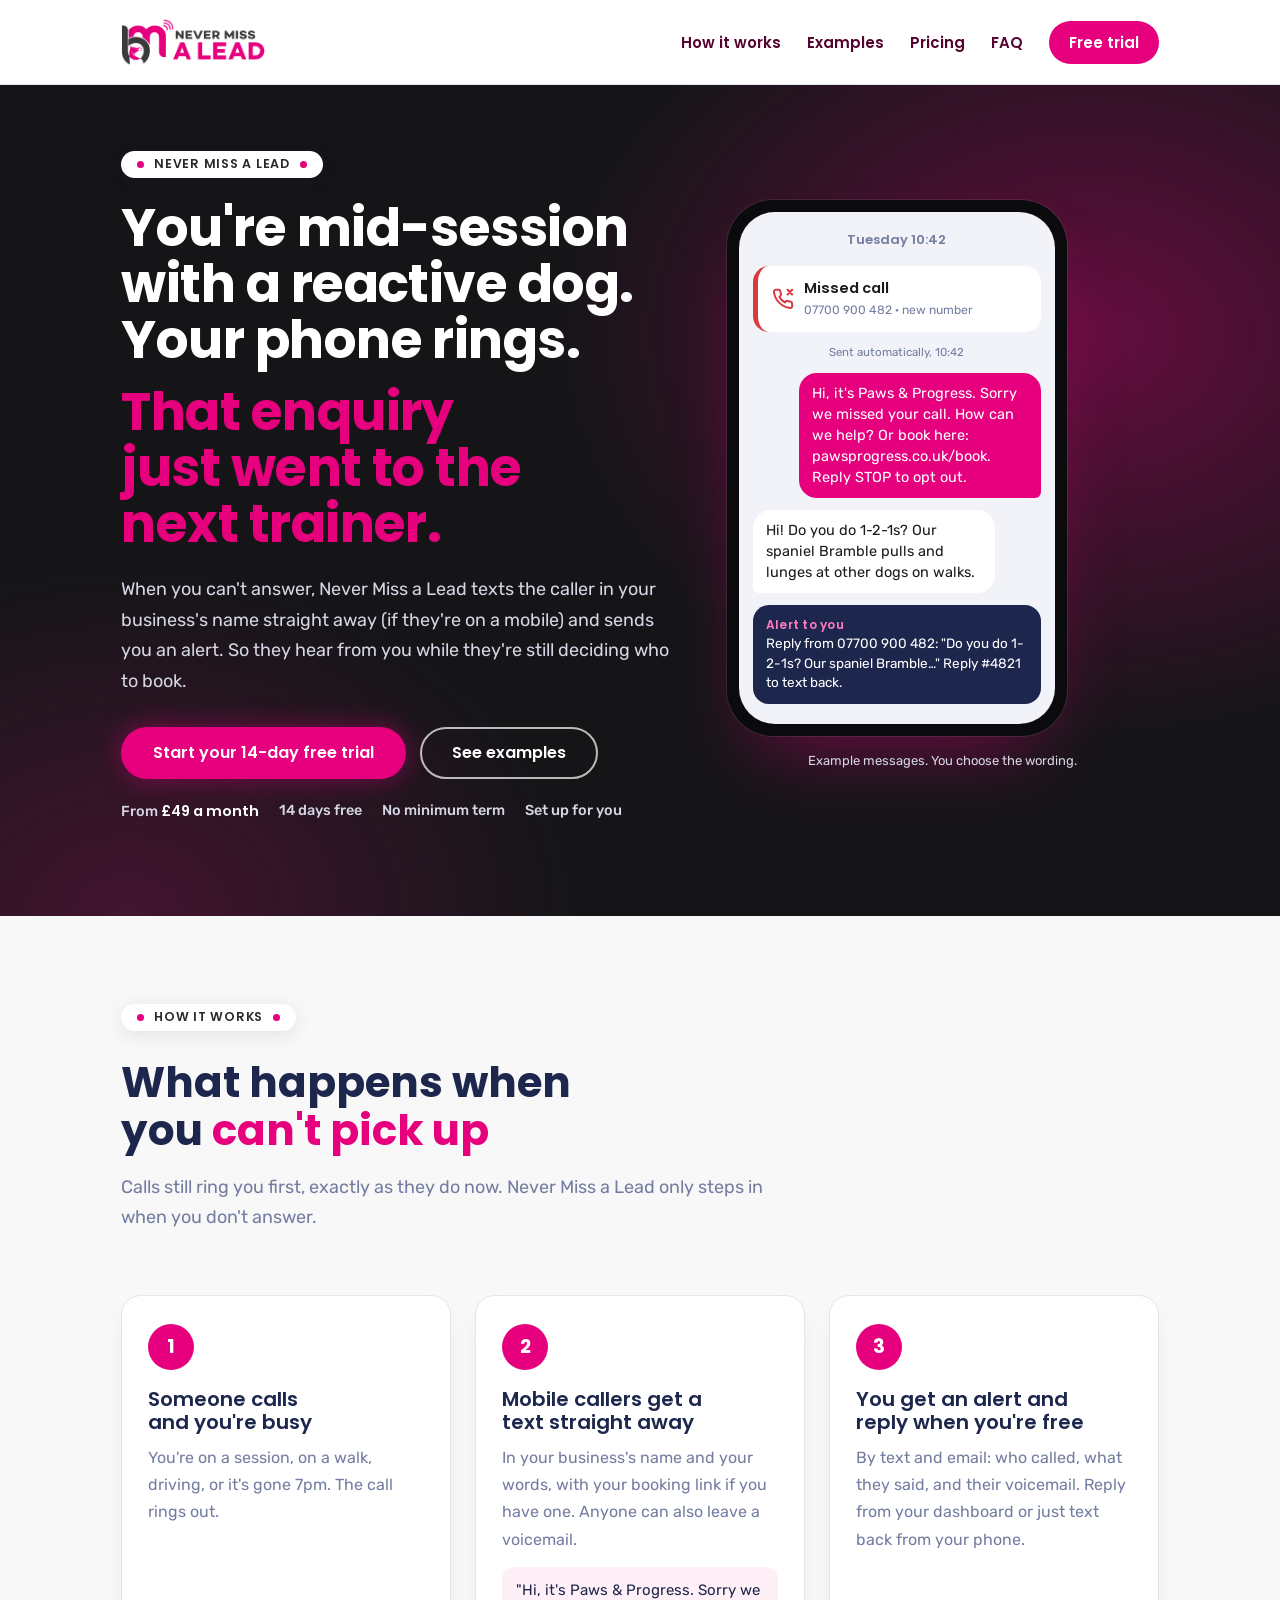
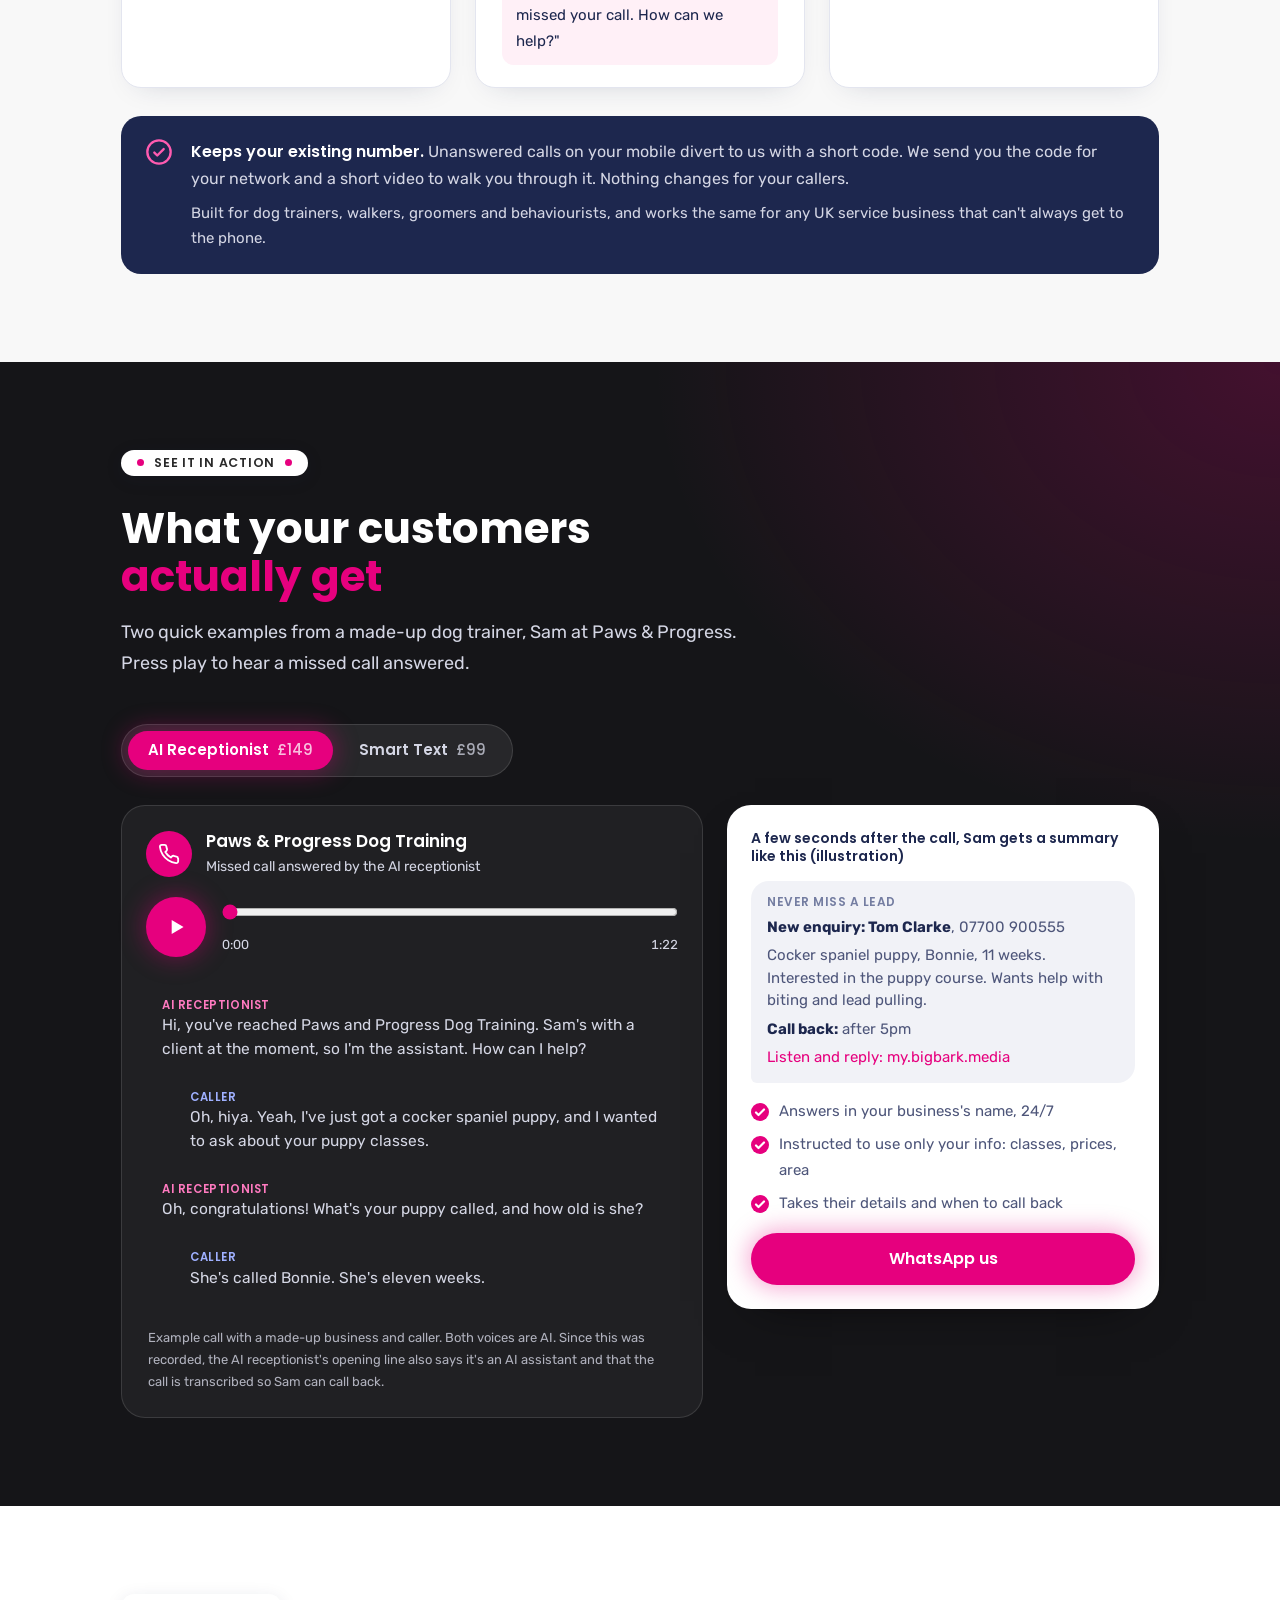
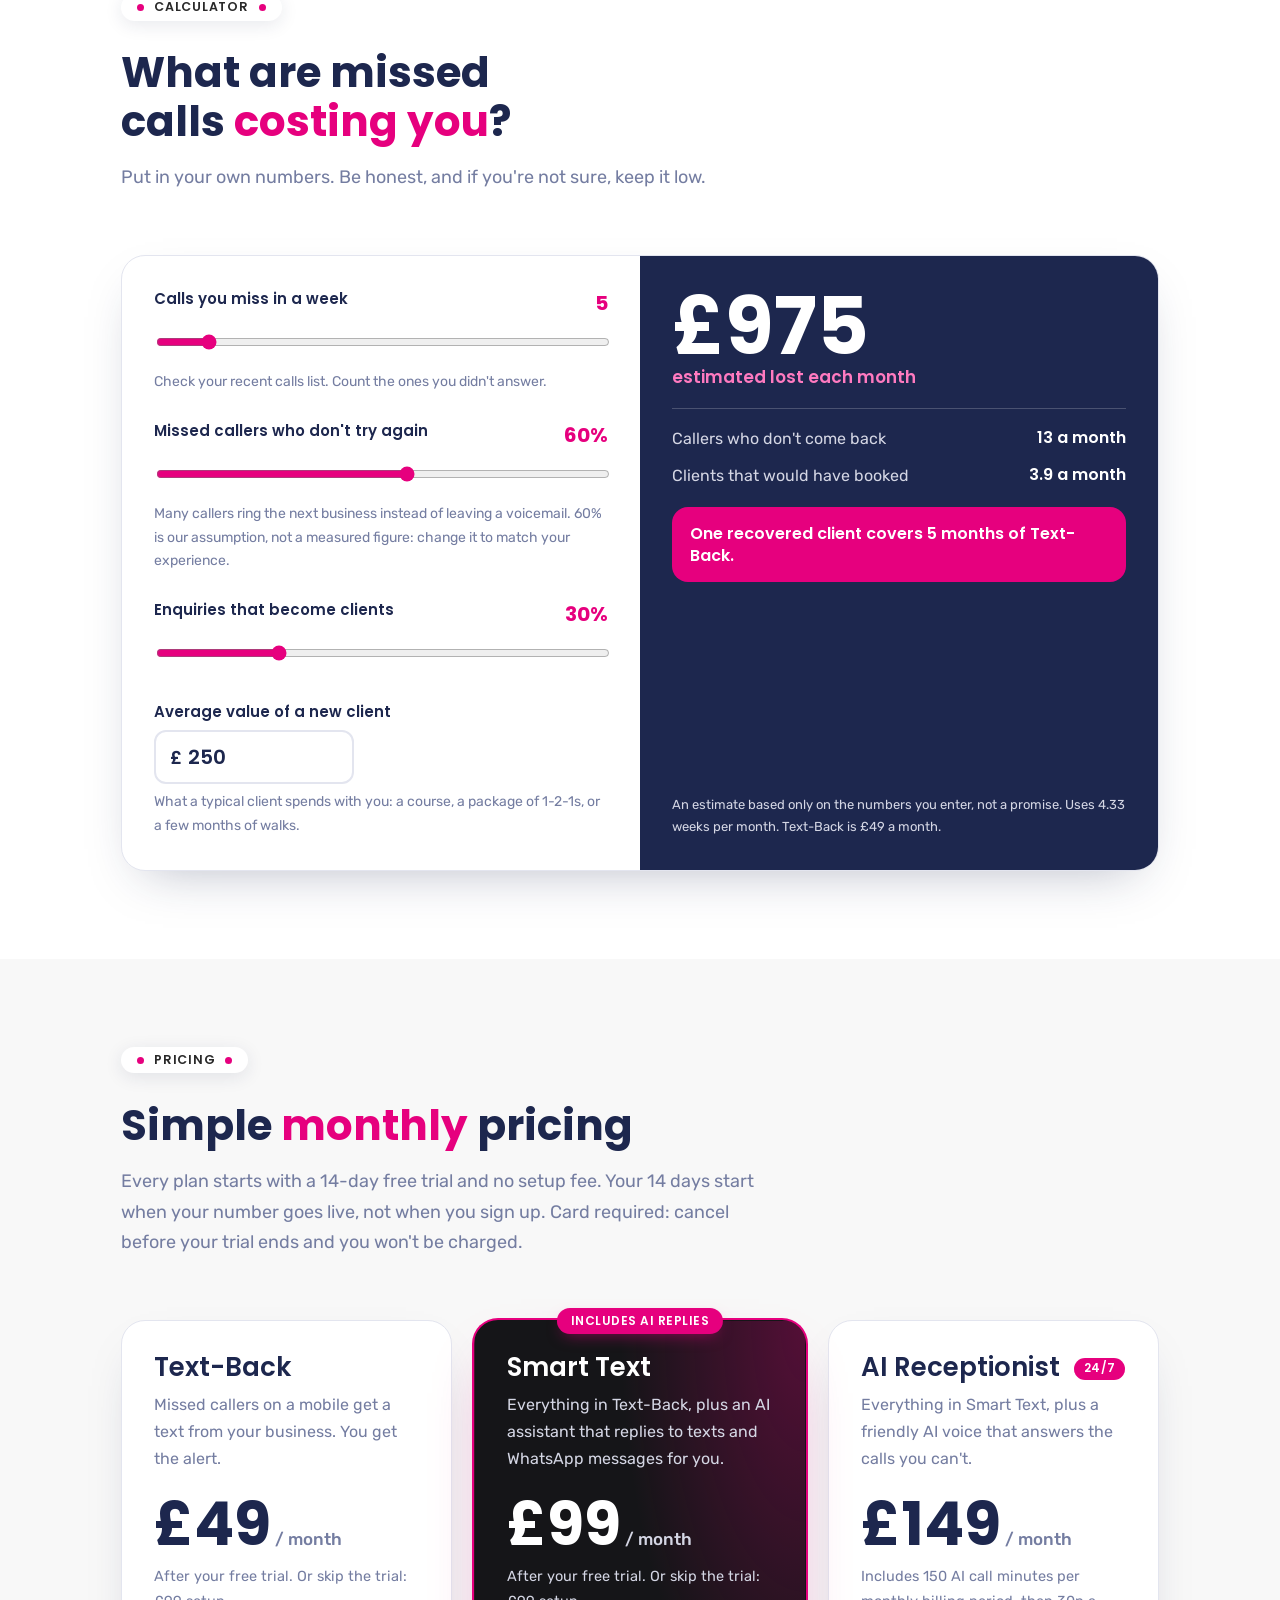
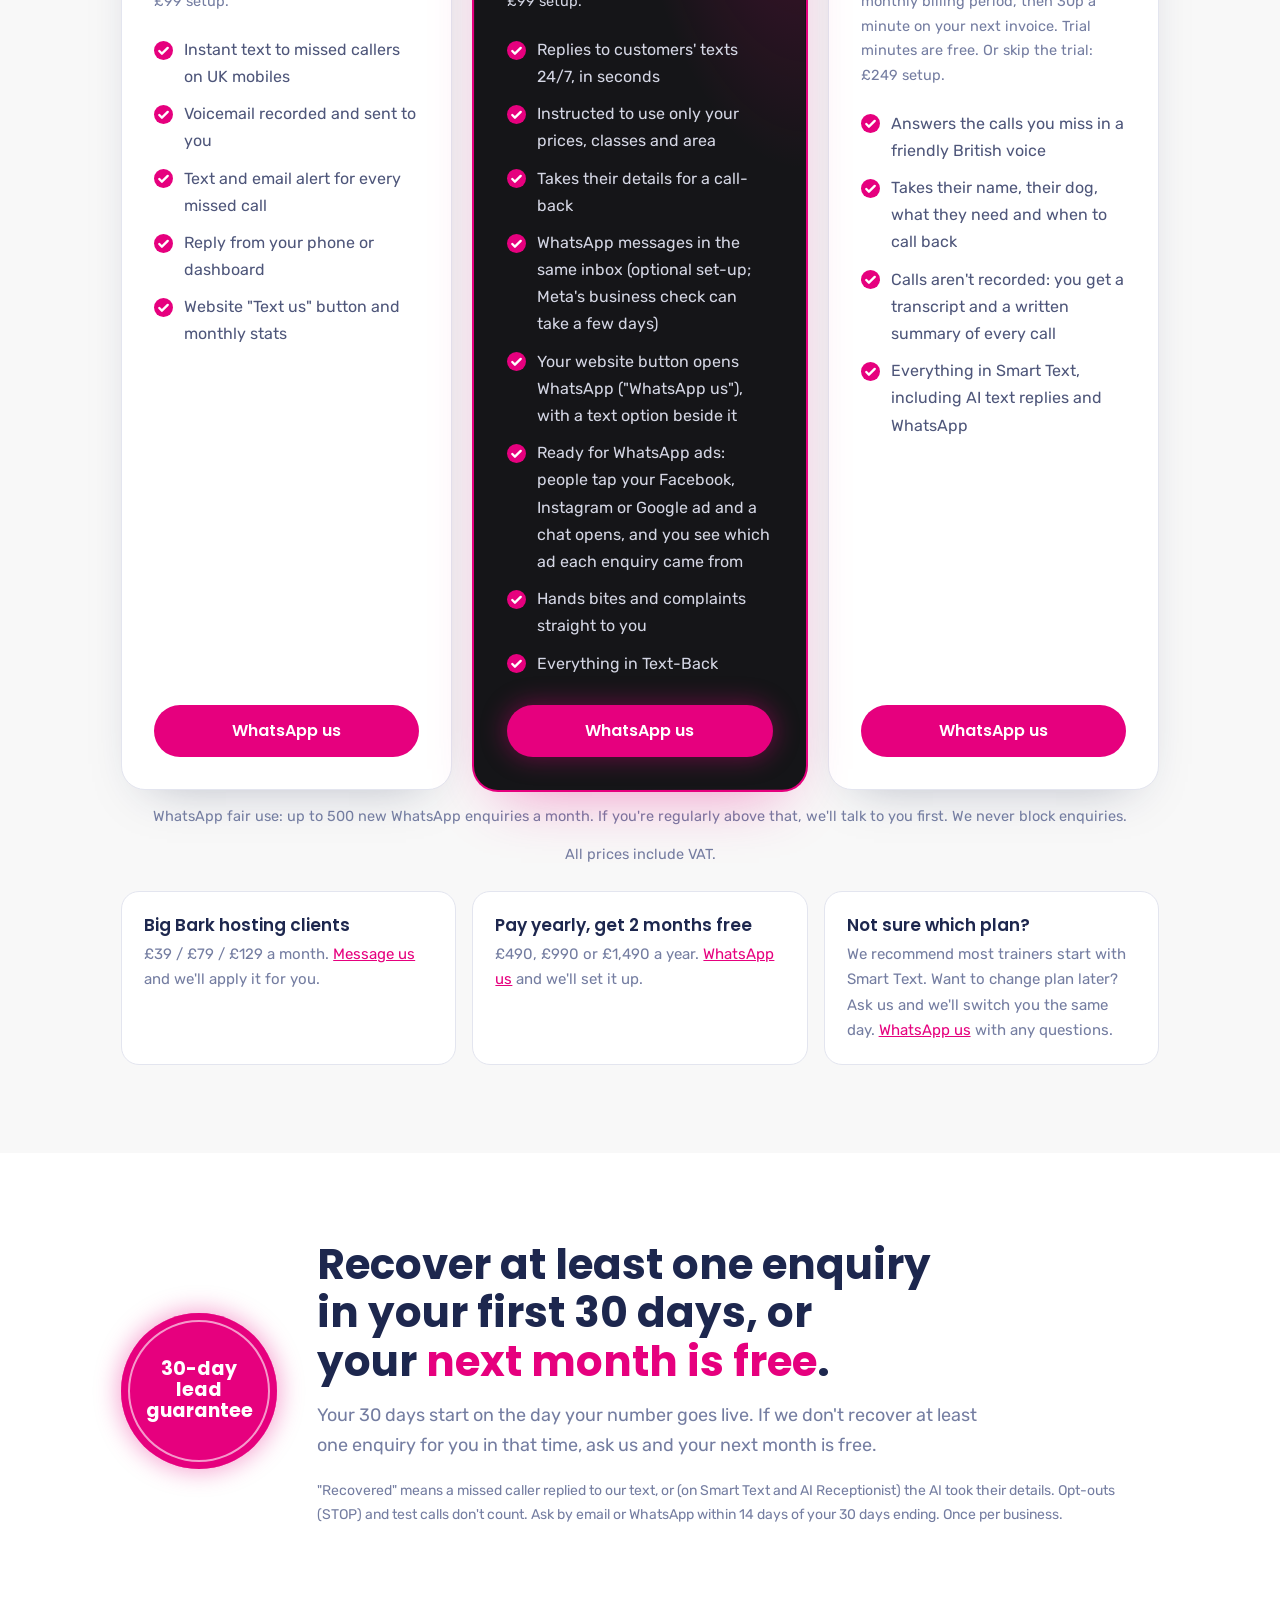
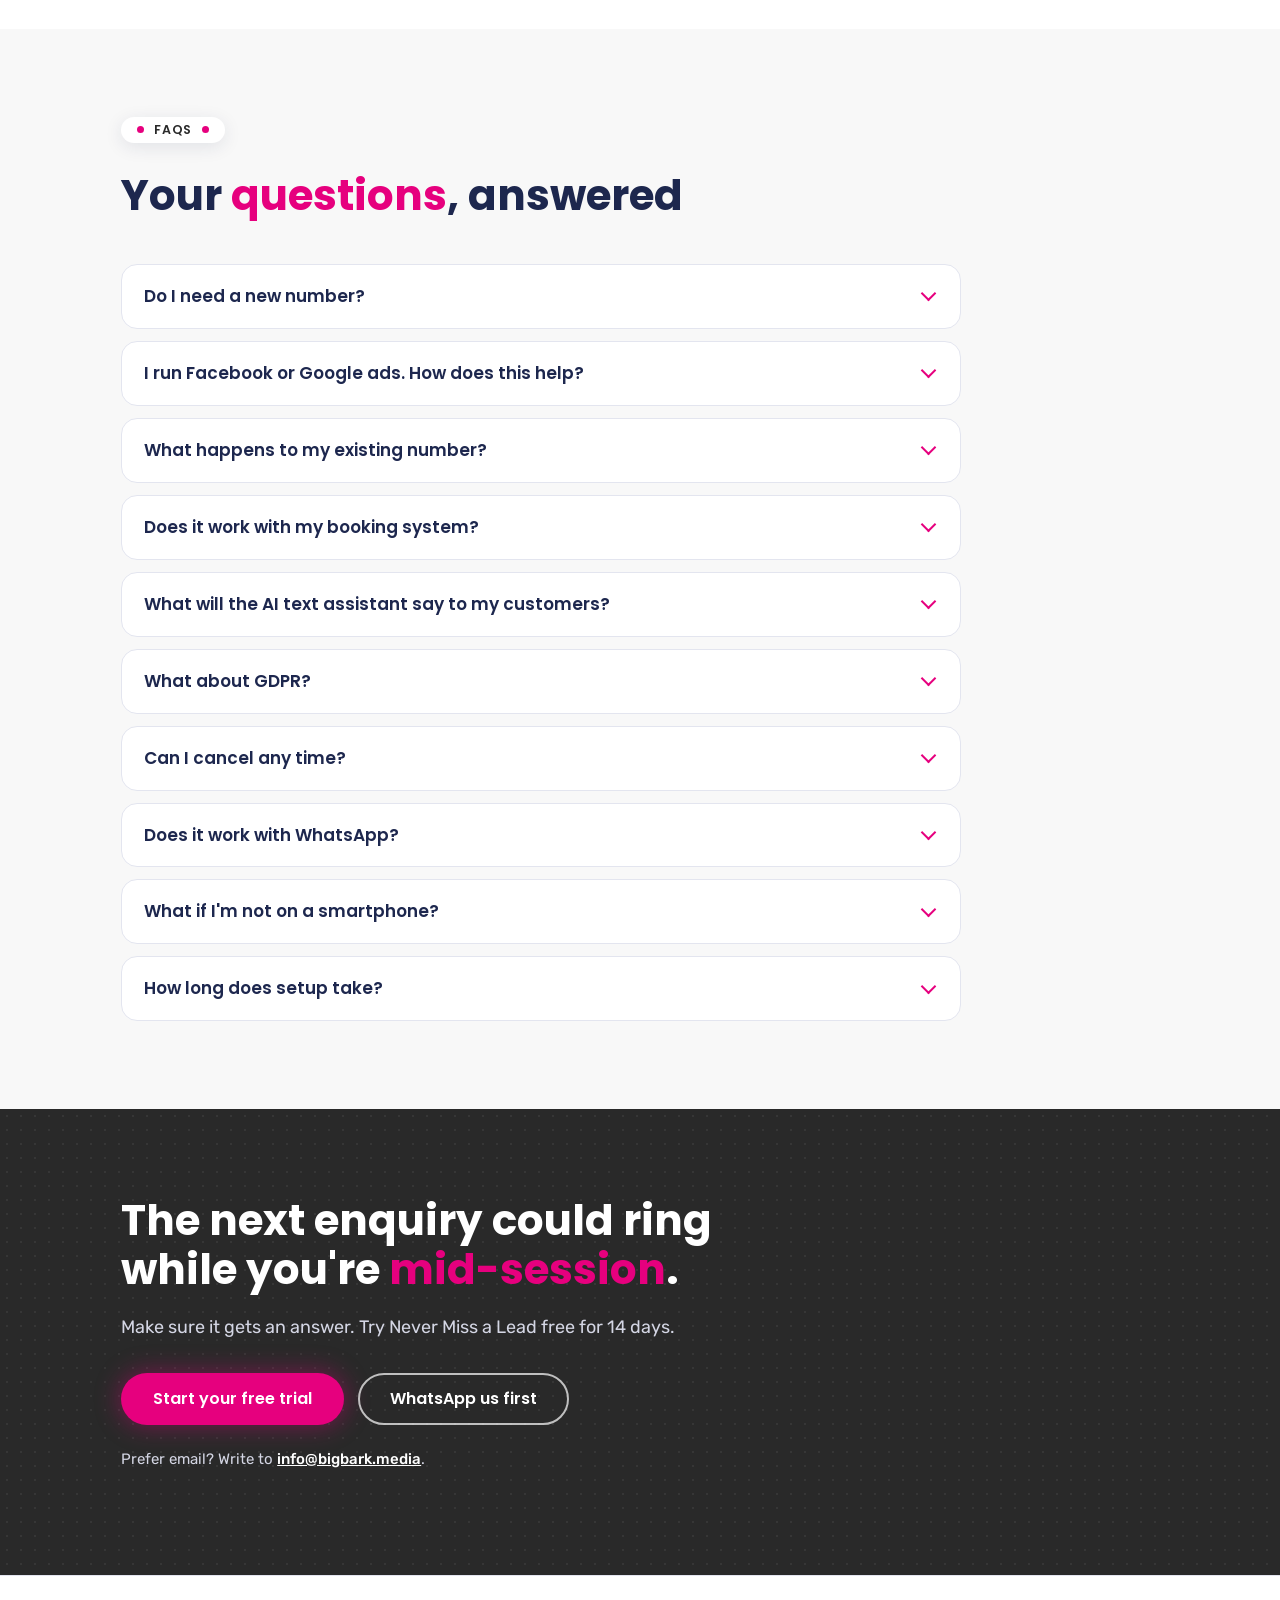
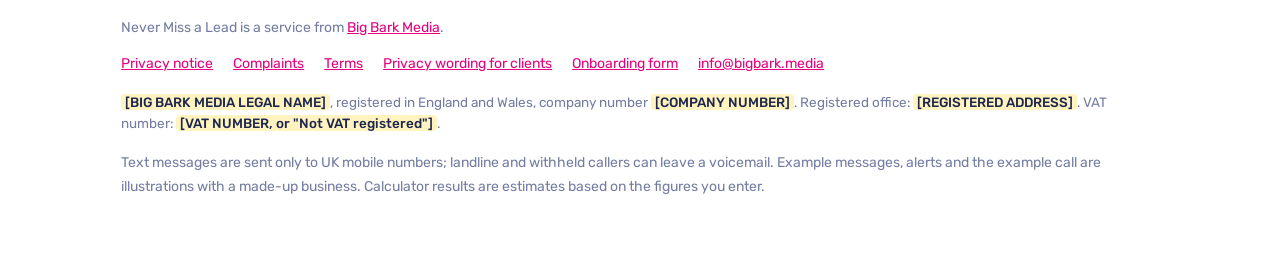
==== commit 09124423: "WhatsApp instead of booking calls; support within 3 working days Co-Authored-By: Claude Opus 5.5 <no" ====
--- a/index.html
+++ b/index.html
@@ -345,8 +345,8 @@
     <p class="vat-line">All prices include VAT.</p>
     <div class="extras">
       <div><b>Big Bark hosting clients</b><p>£39 / £79 / £129 a month. <a data-ext="whatsapp" href="#">Message us</a> and we'll apply it for you.</p></div>
-      <div><b>Pay yearly, get 2 months free</b><p>£490, £990 or £1,490 a year. <a data-ext="book" href="#">Ask us</a> and we'll set it up.</p></div>
-      <div><b>Not sure which plan?</b><p>We recommend most trainers start with Smart Text. Want to change plan later? Ask us and we'll switch you the same day. <a data-ext="book" href="#">Book a quick call</a>.</p></div>
+      <div><b>Pay yearly, get 2 months free</b><p>£490, £990 or £1,490 a year. <a data-ext="whatsapp" href="#">WhatsApp us</a> and we'll set it up.</p></div>
+      <div><b>Not sure which plan?</b><p>We recommend most trainers start with Smart Text. Want to change plan later? Ask us and we'll switch you the same day. <a data-ext="whatsapp" href="#">WhatsApp us</a> with any questions.</p></div>
     </div>
   </div>
 </section>
@@ -417,9 +417,9 @@
     <p class="lede">Make sure it gets an answer. Try Never Miss a Lead free for 14 days.</p>
     <div class="cta-row">
       <a class="btn btn-go" href="#pricing">Start your free trial</a>
-      <a class="btn btn-ghost" data-ext="book" href="#">Book a call first</a>
-    </div>
-    <p class="alt">Prefer to chat? <a data-ext="whatsapp" href="#">Message us on WhatsApp</a> or email <a href="mailto:info@bigbark.media">info@bigbark.media</a>.</p>
+      <a class="btn btn-ghost" data-ext="whatsapp" href="#">WhatsApp us first</a>
+    </div>
+    <p class="alt">Prefer email? Write to <a href="mailto:info@bigbark.media">info@bigbark.media</a>.</p>
   </div>
 </section>
 </main>
@@ -444,17 +444,18 @@
 (function(){
   var C = window.NMAL_CONFIG || {};
   var L = C.links || {};
-  var book = C.bookCallUrl || 'https://calendly.com/craig-od/big-bark-media-consultation-call';
   var wa = C.whatsappUrl || 'https://wa.me/447822882162';
   document.documentElement.classList.add('js');
 
-  // CTA links: Stripe link if set, else Calendly
+  // CTA links: Stripe link if set, else WhatsApp with the plan pre-filled
   document.querySelectorAll('[data-link]').forEach(function(a){
     var url = L[a.getAttribute('data-link')];
     if (url && url !== '#') { a.href = url; }
     else {
-      a.href = book; a.target = '_blank';
-      if (a.classList.contains('btn')) a.textContent = 'Book a call';
+      var plan = { textback: 'Text-Back', smart: 'Smart Text', ai: 'AI Receptionist' }[(a.getAttribute('data-link') || '').split('_')[0]] || '';
+      a.href = wa + '?text=' + encodeURIComponent('Hi! I\'m interested in Never Miss a Lead' + (plan ? ' (' + plan + ')' : '') + '.');
+      a.target = '_blank';
+      if (a.classList.contains('btn')) a.textContent = 'WhatsApp us';
       // payments paused: hide "Card required. £0 today." and "Skip the trial" under this button
       var box = a.closest('.actions');
       if (box) box.querySelectorAll('.trial-note, .paynow').forEach(function(el){ el.hidden = true; });
@@ -462,7 +463,7 @@
     a.rel = 'noopener';
   });
   document.querySelectorAll('[data-ext]').forEach(function(a){
-    a.href = a.getAttribute('data-ext') === 'whatsapp' ? wa : book;
+    a.href = wa;
     a.target = '_blank'; a.rel = 'noopener';
   });
 
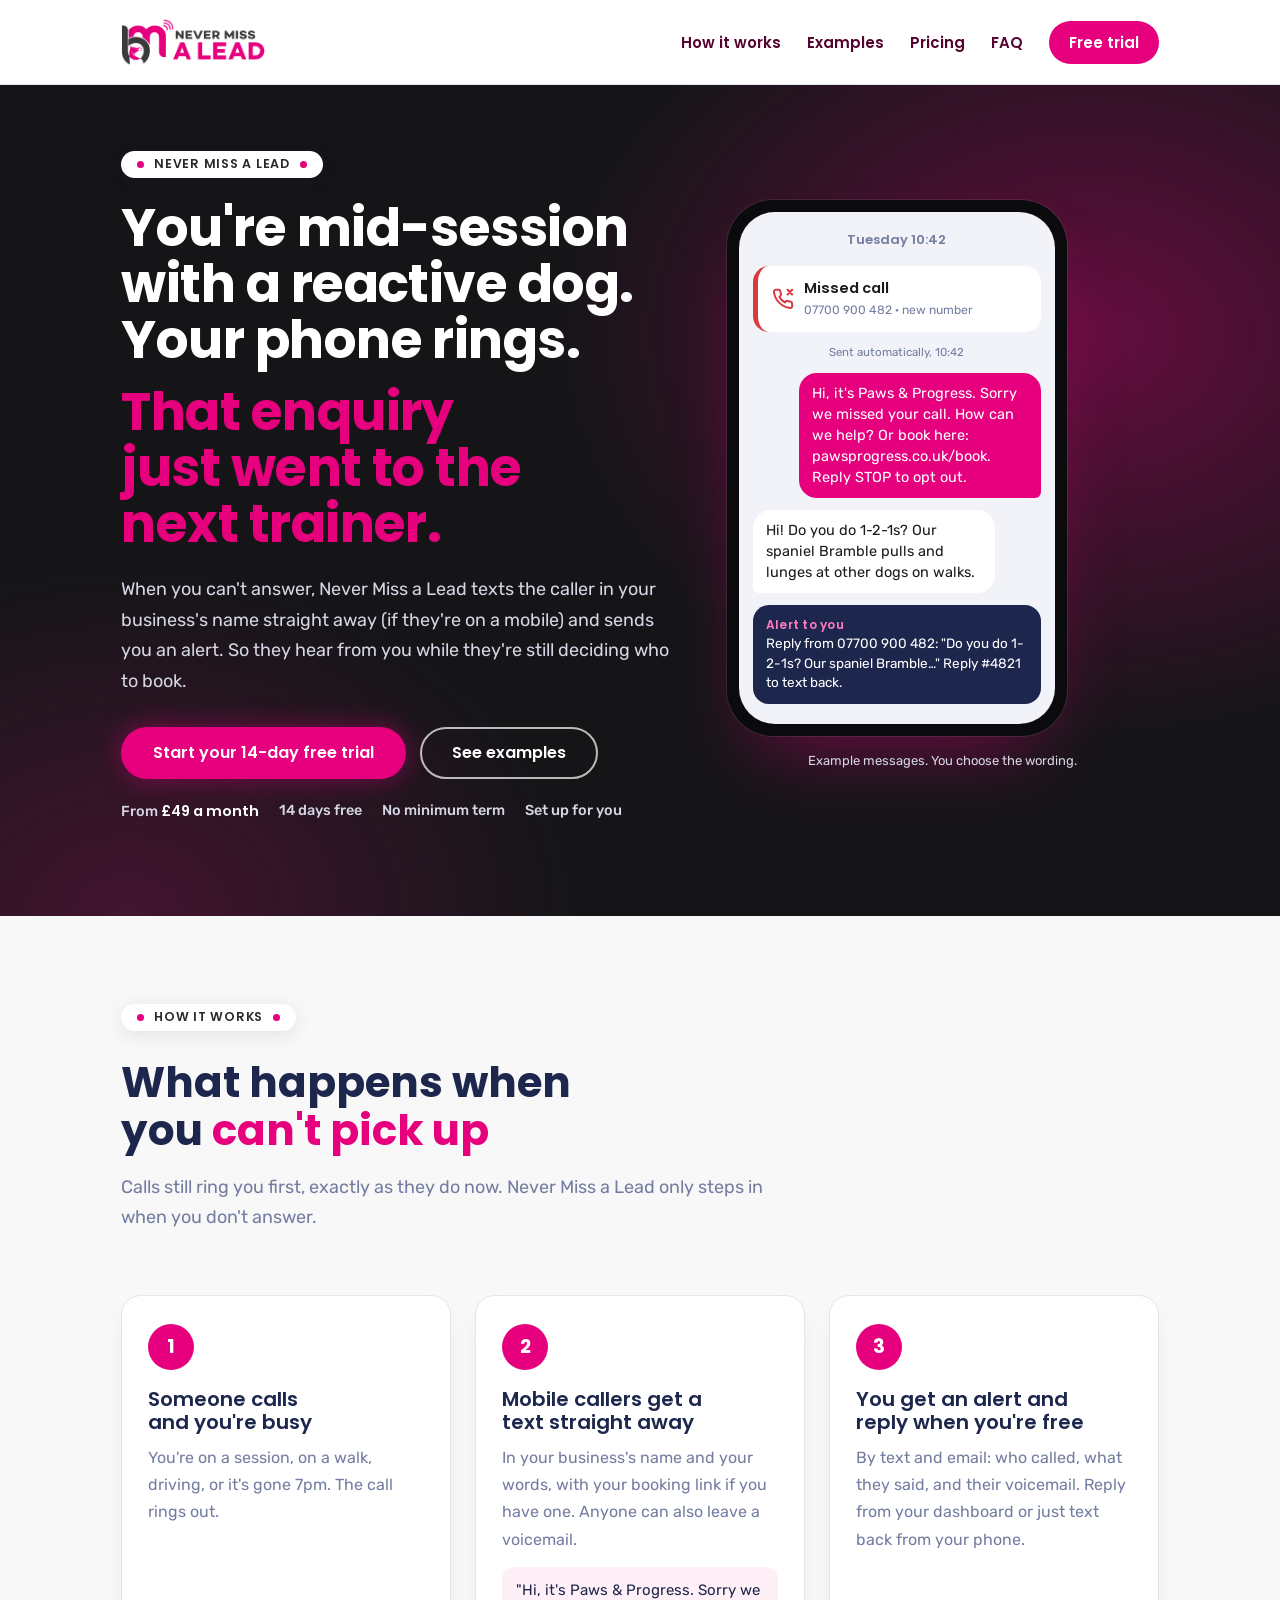
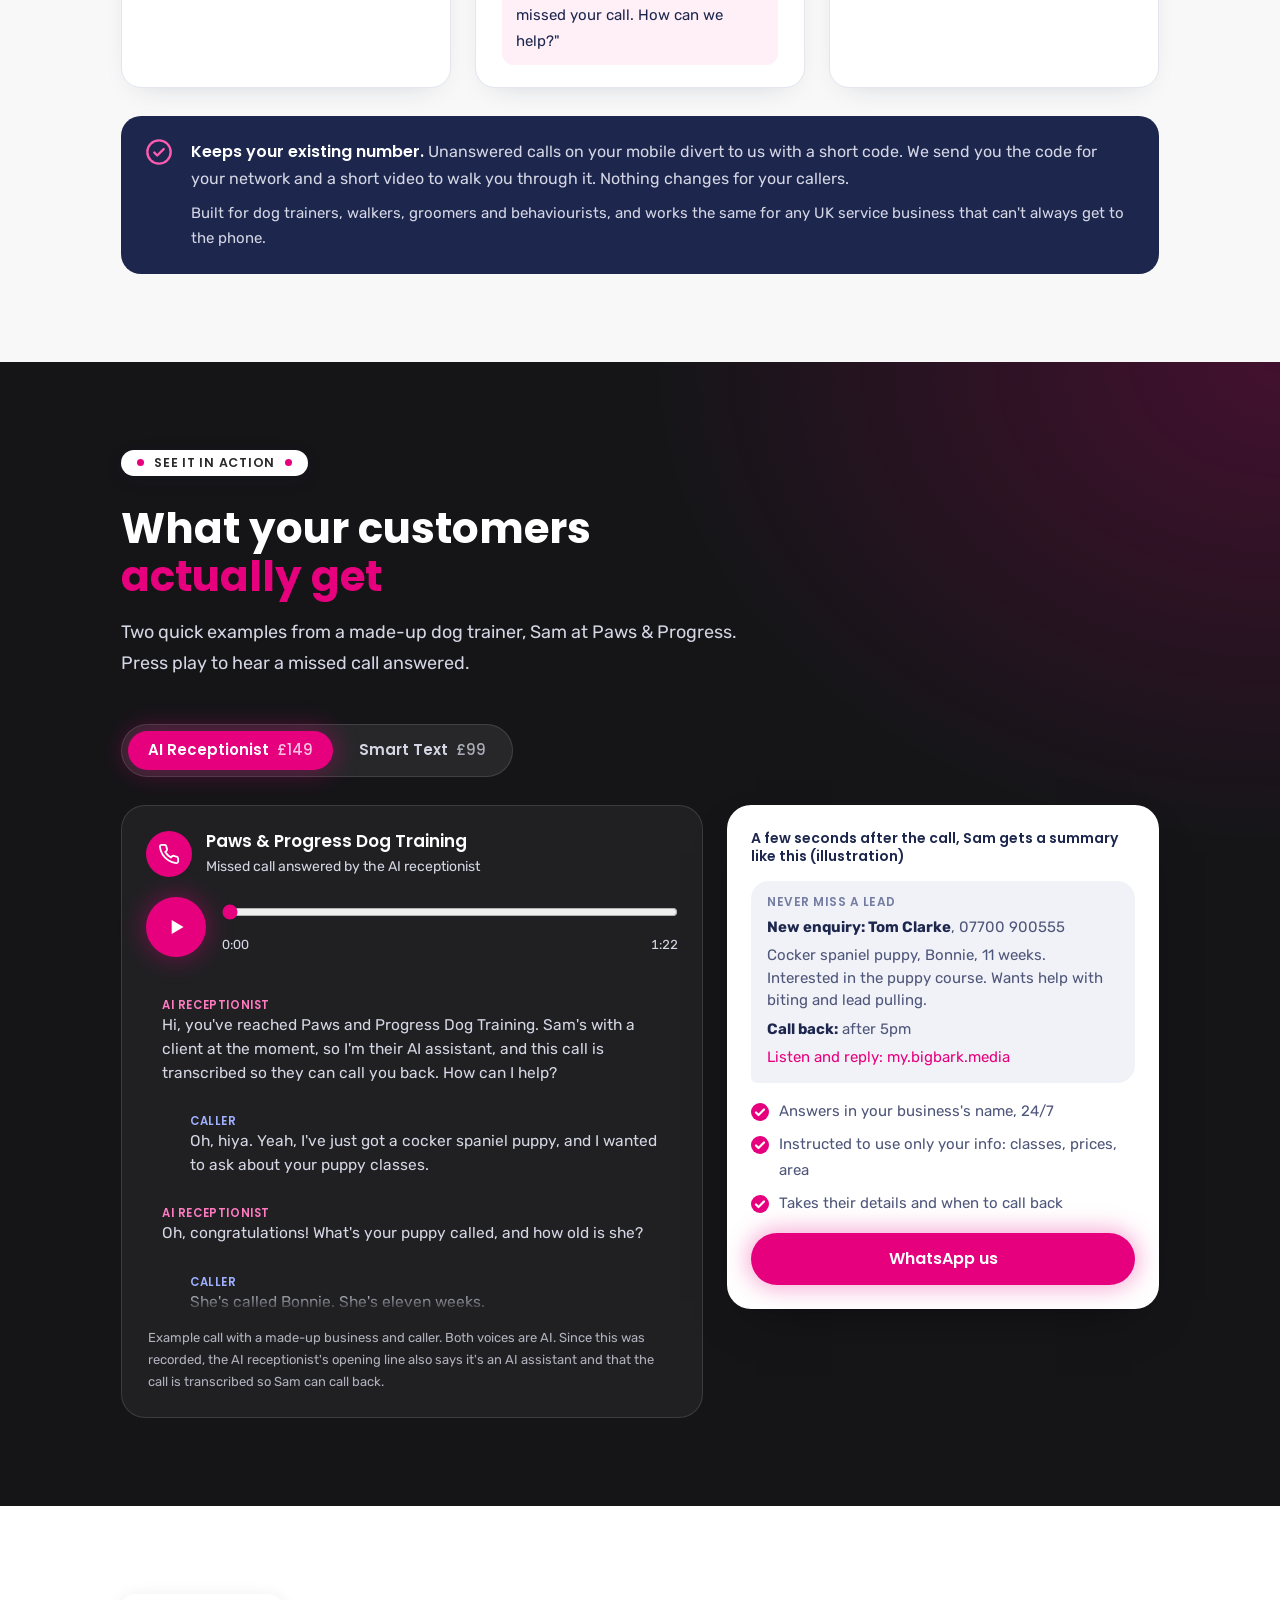
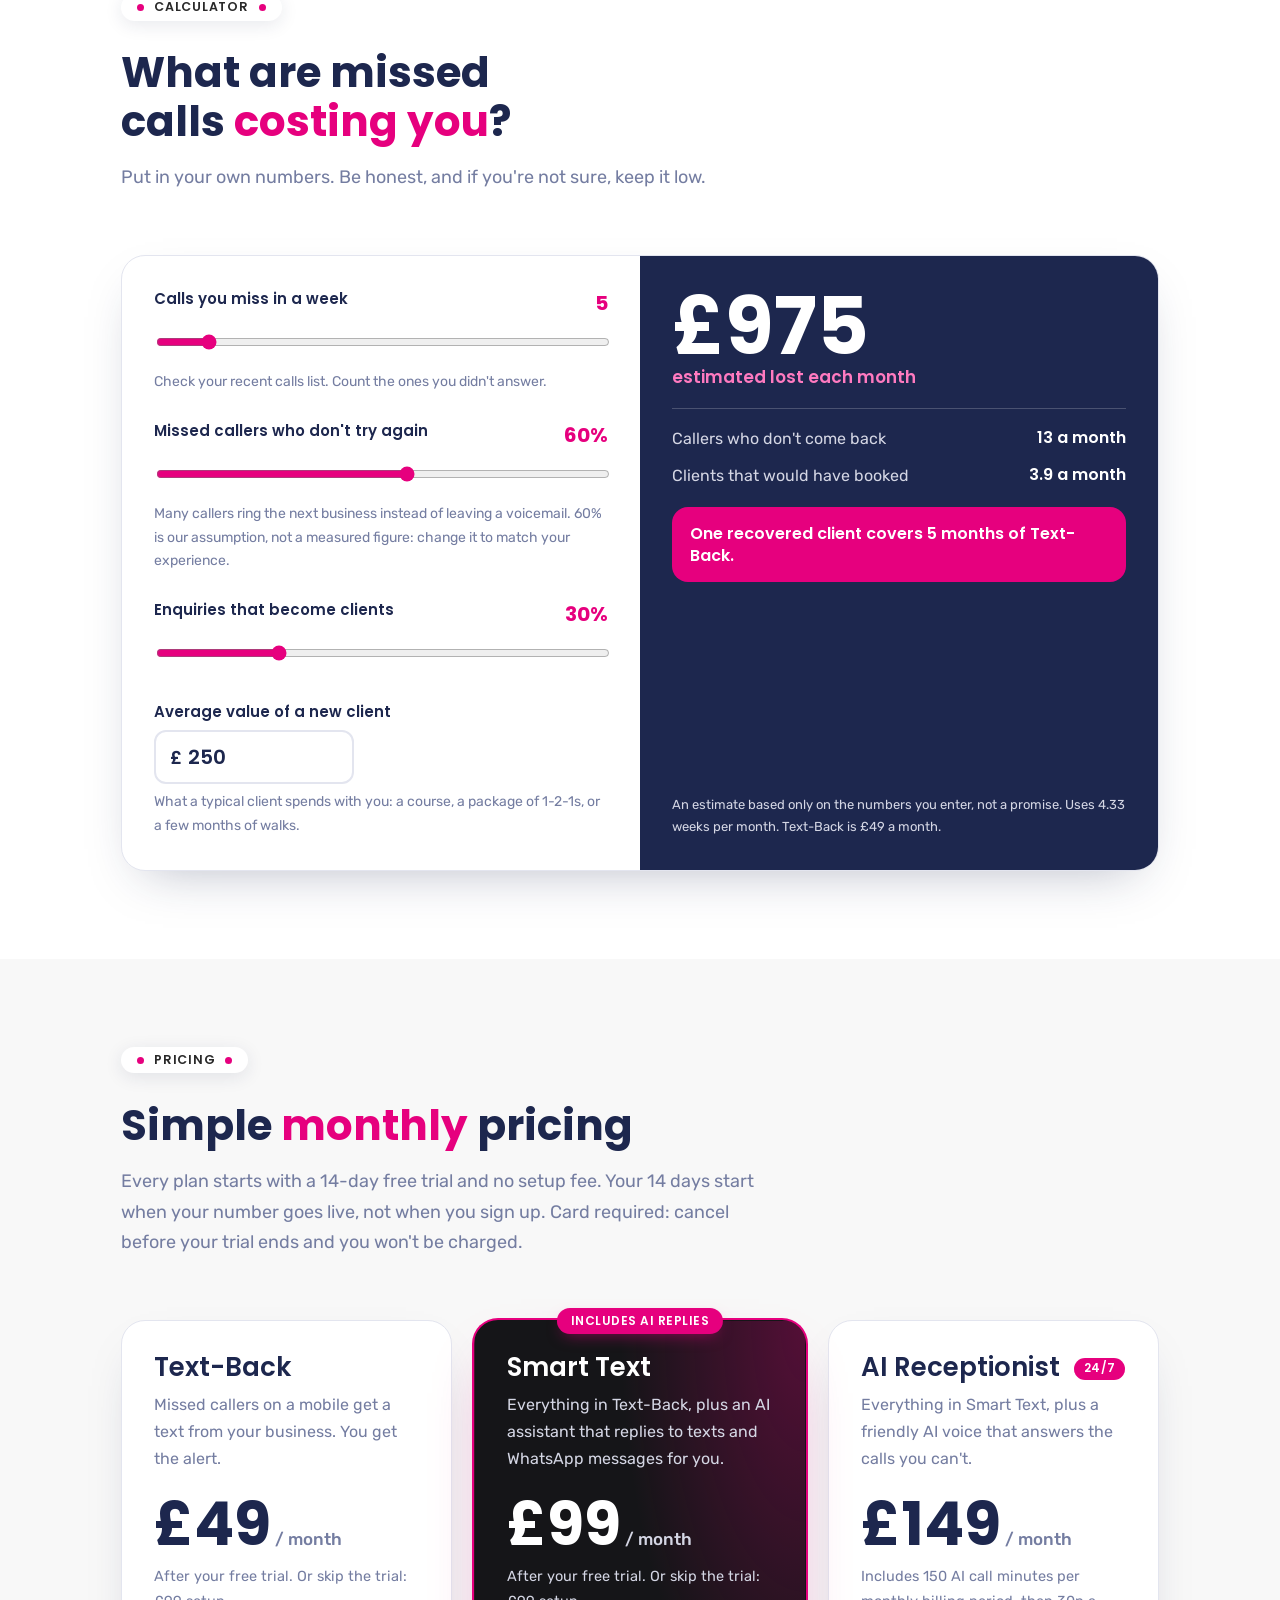
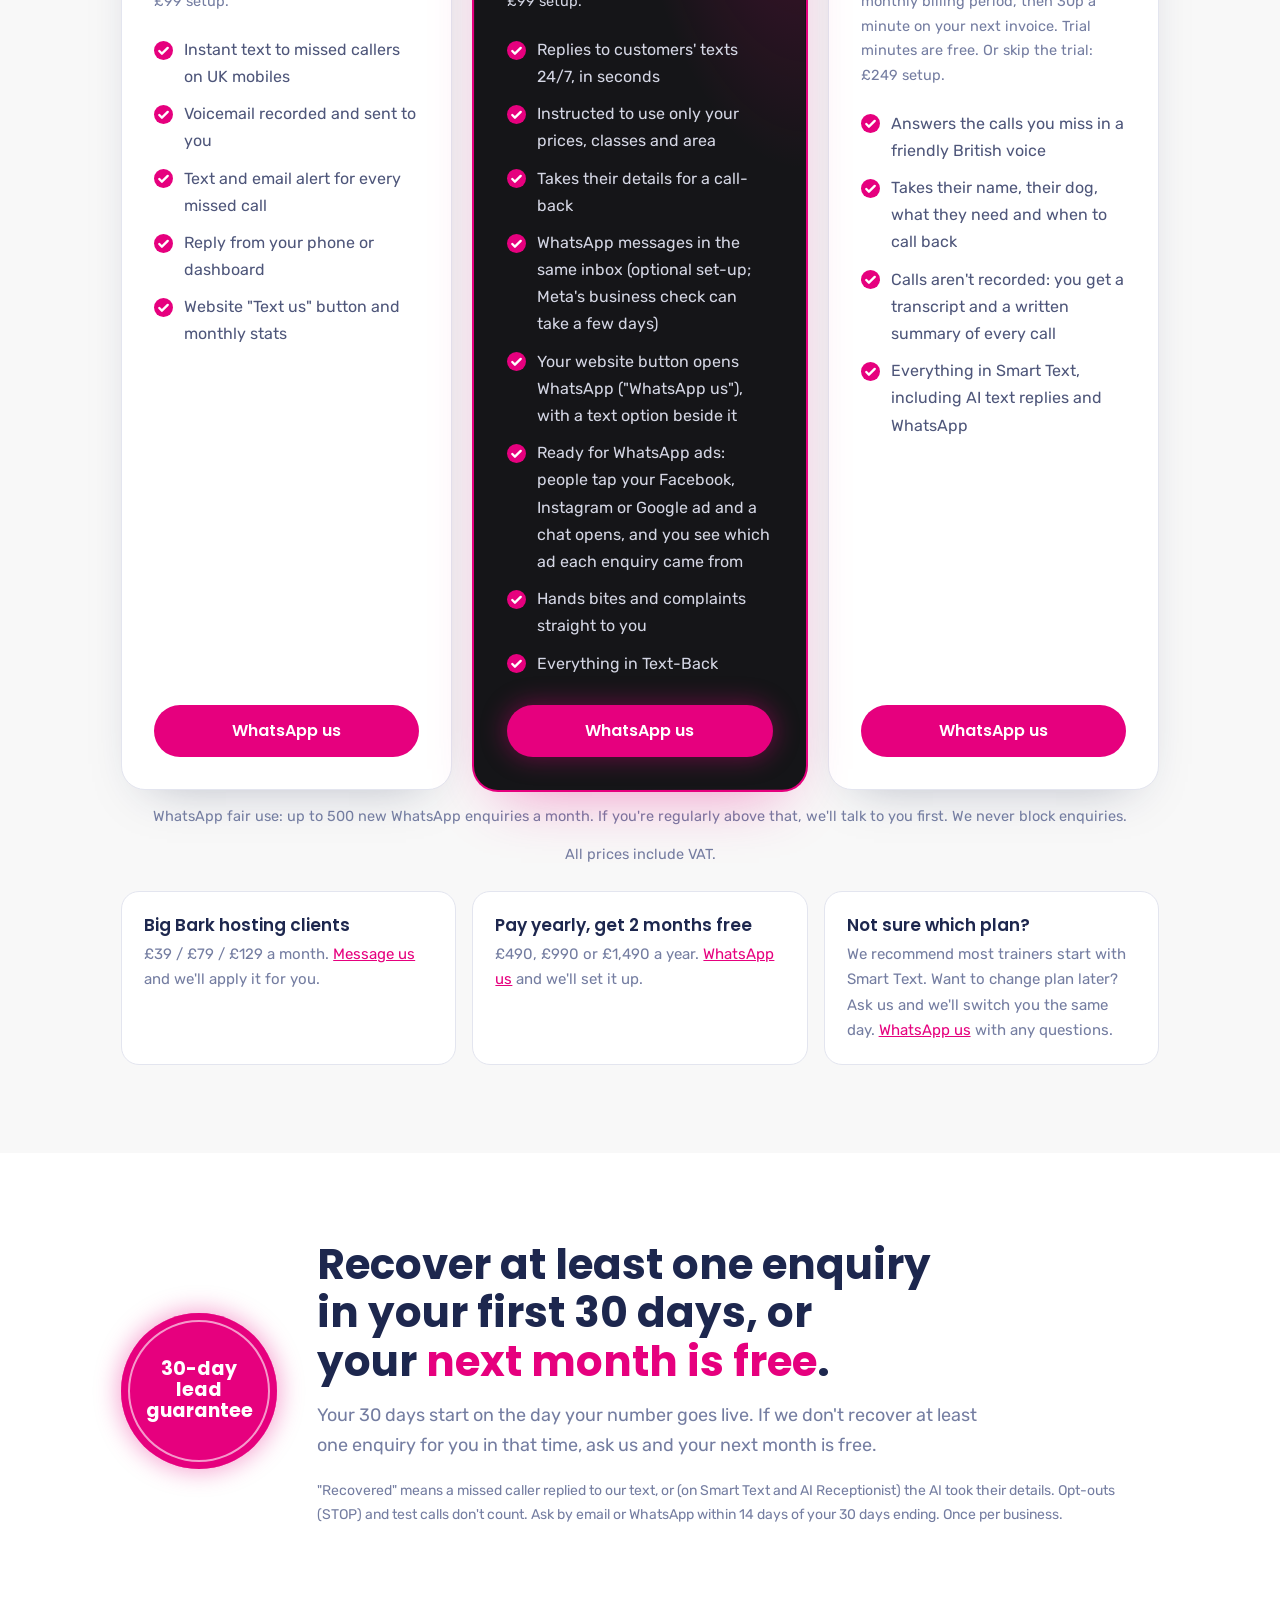
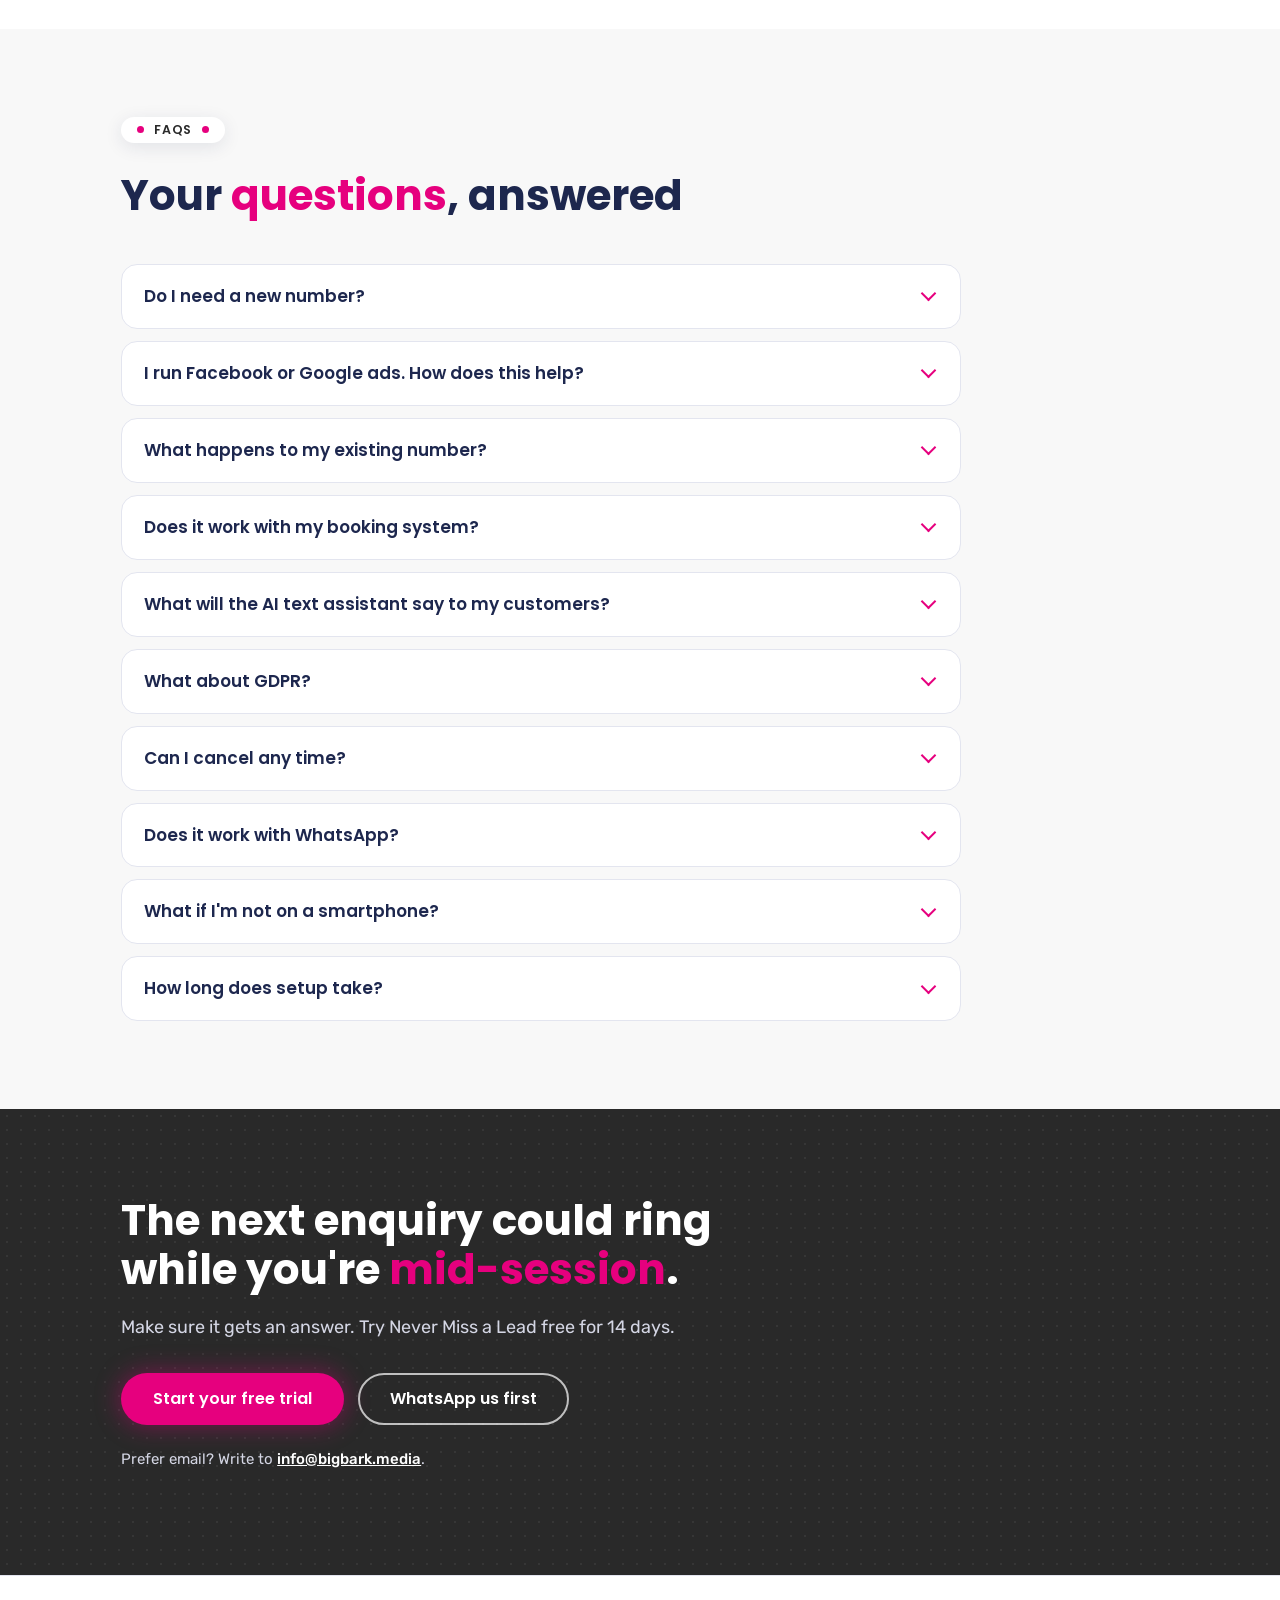
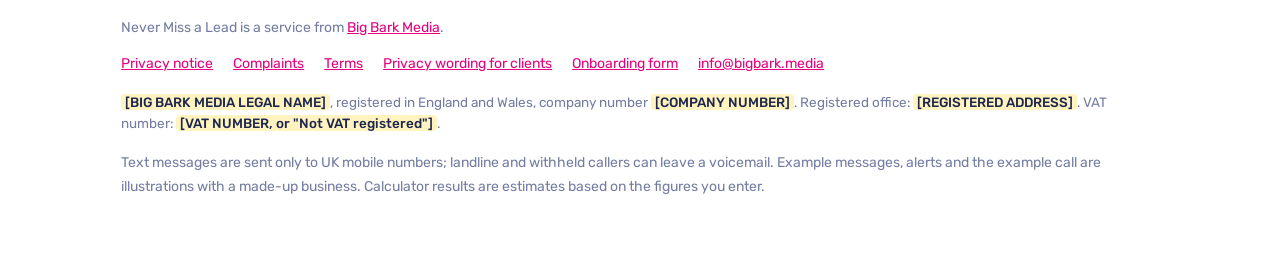
==== commit 750ca87a: "New demo call audio and transcript Co-Authored-By: Claude Opus 5.5 <noreply@anthropic.com> Claude-Se" ====
--- a/index.html
+++ b/index.html
@@ -143,19 +143,19 @@
         </div>
         <audio preload="none" src="assets/audio/ai-receptionist-demo.mp3"></audio>
         <ol class="transcript" aria-label="Call transcript">
-            <li class="ln ai" data-t="4.4"><button type="button" aria-label="Play from here"><span class="who">AI receptionist</span><span class="say">Hi, you've reached Paws and Progress Dog Training. Sam's with a client at the moment, so I'm the assistant. How can I help?</span></button></li>
-            <li class="ln caller" data-t="12.15"><button type="button" aria-label="Play from here"><span class="who">Caller</span><span class="say">Oh, hiya. Yeah, I've just got a cocker spaniel puppy, and I wanted to ask about your puppy classes.</span></button></li>
-            <li class="ln ai" data-t="18.44"><button type="button" aria-label="Play from here"><span class="who">AI receptionist</span><span class="say">Oh, congratulations! What's your puppy called, and how old is she?</span></button></li>
-            <li class="ln caller" data-t="23.44"><button type="button" aria-label="Play from here"><span class="who">Caller</span><span class="say">She's called Bonnie. She's eleven weeks.</span></button></li>
-            <li class="ln ai" data-t="26.45"><button type="button" aria-label="Play from here"><span class="who">AI receptionist</span><span class="say">Lovely. Our puppy course runs for six weeks, on Saturday mornings in Wisbech, and it's £120. Bonnie can join once she's had her second jab. Is there anything in particular you'd like help with?</span></button></li>
-            <li class="ln caller" data-t="40.14"><button type="button" aria-label="Play from here"><span class="who">Caller</span><span class="say">Mainly the biting, to be honest. And she pulls like mad on the lead.</span></button></li>
-            <li class="ln ai" data-t="46.09"><button type="button" aria-label="Play from here"><span class="who">AI receptionist</span><span class="say">That's really common at her age, and it's exactly what the course covers. Can I take your name, and is this the best number for Sam to call you back on?</span></button></li>
-            <li class="ln caller" data-t="55.87"><button type="button" aria-label="Play from here"><span class="who">Caller</span><span class="say">Yeah, it's Tom. Tom Clarke. And yeah, this number's fine.</span></button></li>
-            <li class="ln ai" data-t="60.54"><button type="button" aria-label="Play from here"><span class="who">AI receptionist</span><span class="say">Thanks, Tom. And when's a good time for Sam to ring you?</span></button></li>
-            <li class="ln caller" data-t="64.08"><button type="button" aria-label="Play from here"><span class="who">Caller</span><span class="say">Any time after five, really.</span></button></li>
-            <li class="ln ai" data-t="66.37"><button type="button" aria-label="Play from here"><span class="who">AI receptionist</span><span class="say">Perfect. I'll pass all of that on to Sam now, and Sam will give you a call after five. Is there anything else I can help with?</span></button></li>
-            <li class="ln caller" data-t="74.64"><button type="button" aria-label="Play from here"><span class="who">Caller</span><span class="say">No, that's brilliant. Thank you.</span></button></li>
-            <li class="ln ai" data-t="76.8"><button type="button" aria-label="Play from here"><span class="who">AI receptionist</span><span class="say">You're welcome, Tom. Give Bonnie a fuss from us. Bye for now!</span></button></li>
+            <li class="ln ai" data-t="0.6"><button type="button" aria-label="Play from here"><span class="who">AI receptionist</span><span class="say">Hi, you've reached Paws and Progress Dog Training. Sam's with a client at the moment, so I'm their AI assistant, and this call is transcribed so they can call you back. How can I help?</span></button></li>
+            <li class="ln caller" data-t="12.25"><button type="button" aria-label="Play from here"><span class="who">Caller</span><span class="say">Oh, hiya. Yeah, I've just got a cocker spaniel puppy, and I wanted to ask about your puppy classes.</span></button></li>
+            <li class="ln ai" data-t="17.09"><button type="button" aria-label="Play from here"><span class="who">AI receptionist</span><span class="say">Oh, congratulations! What's your puppy called, and how old is she?</span></button></li>
+            <li class="ln caller" data-t="21.65"><button type="button" aria-label="Play from here"><span class="who">Caller</span><span class="say">She's called Bonnie. She's eleven weeks.</span></button></li>
+            <li class="ln ai" data-t="23.85"><button type="button" aria-label="Play from here"><span class="who">AI receptionist</span><span class="say">Aw, lovely. So, our puppy course runs for six weeks, on Saturday mornings in Wisbech, and it's £120, which Sam will confirm. Bonnie can join once she's had her second jab. Is there anything in particular you'd like help with?</span></button></li>
+            <li class="ln caller" data-t="40.22"><button type="button" aria-label="Play from here"><span class="who">Caller</span><span class="say">Mainly the biting, to be honest. And she pulls like mad on the lead.</span></button></li>
+            <li class="ln ai" data-t="44.16"><button type="button" aria-label="Play from here"><span class="who">AI receptionist</span><span class="say">That's really common at her age, and it's exactly what the course covers. Can I take your name, and is this the best number for Sam to call you back on?</span></button></li>
+            <li class="ln caller" data-t="53.0"><button type="button" aria-label="Play from here"><span class="who">Caller</span><span class="say">Yeah, it's Tom. Tom Clarke. And yeah, this number's fine.</span></button></li>
+            <li class="ln ai" data-t="56.16"><button type="button" aria-label="Play from here"><span class="who">AI receptionist</span><span class="say">Thanks, Tom. And when's a good time for Sam to ring you?</span></button></li>
+            <li class="ln caller" data-t="60.0"><button type="button" aria-label="Play from here"><span class="who">Caller</span><span class="say">Any time after five, really.</span></button></li>
+            <li class="ln ai" data-t="61.87"><button type="button" aria-label="Play from here"><span class="who">AI receptionist</span><span class="say">Perfect. I'll pass all of that on to Sam now, and they'll give you a call after five. Is there anything else I can help with?</span></button></li>
+            <li class="ln caller" data-t="69.63"><button type="button" aria-label="Play from here"><span class="who">Caller</span><span class="say">No, that's brilliant. Thank you.</span></button></li>
+            <li class="ln ai" data-t="71.34"><button type="button" aria-label="Play from here"><span class="who">AI receptionist</span><span class="say">You're welcome, Tom. Give Bonnie a fuss from us. Bye for now!</span></button></li>
         </ol>
         <p class="demo-note">Example call with a made-up business and caller. Both voices are AI. Since this was recorded, the AI receptionist's opening line also says it's an AI assistant and that the call is transcribed so Sam can call back.</p>
       </div>
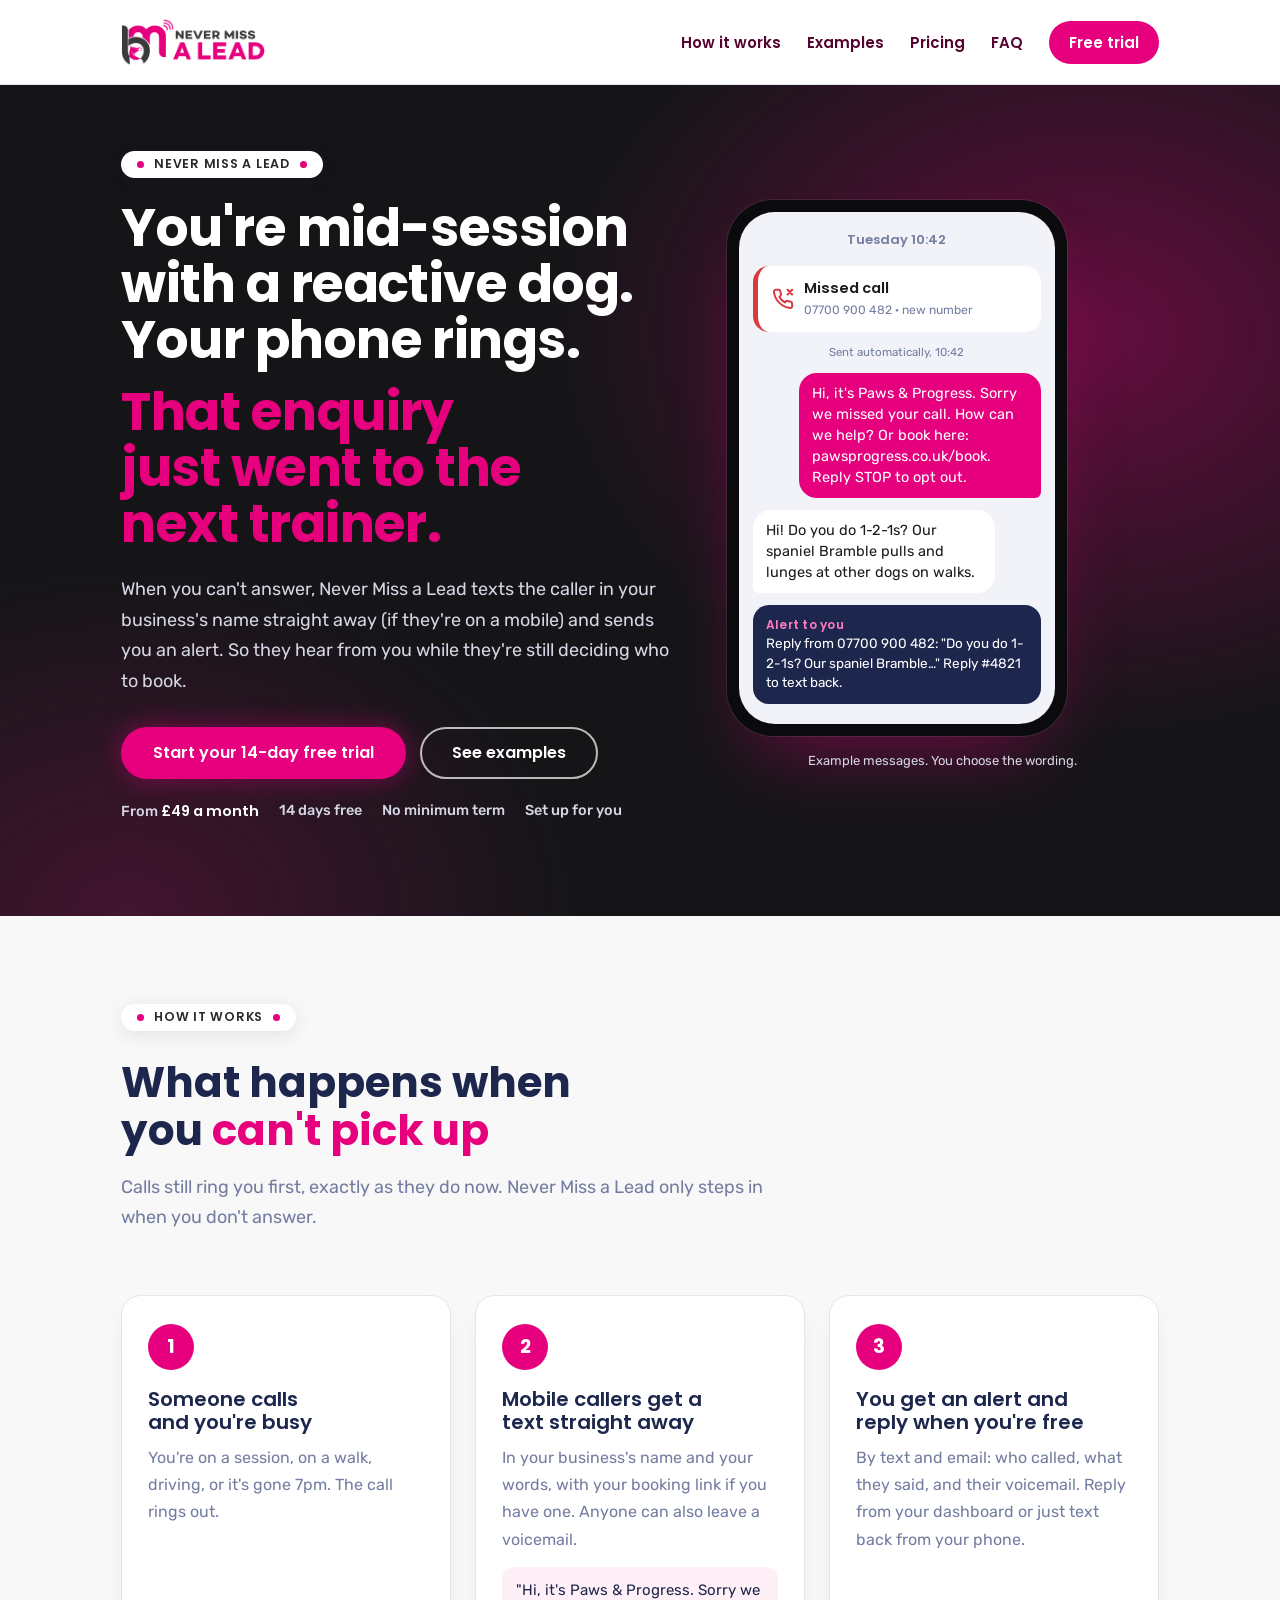
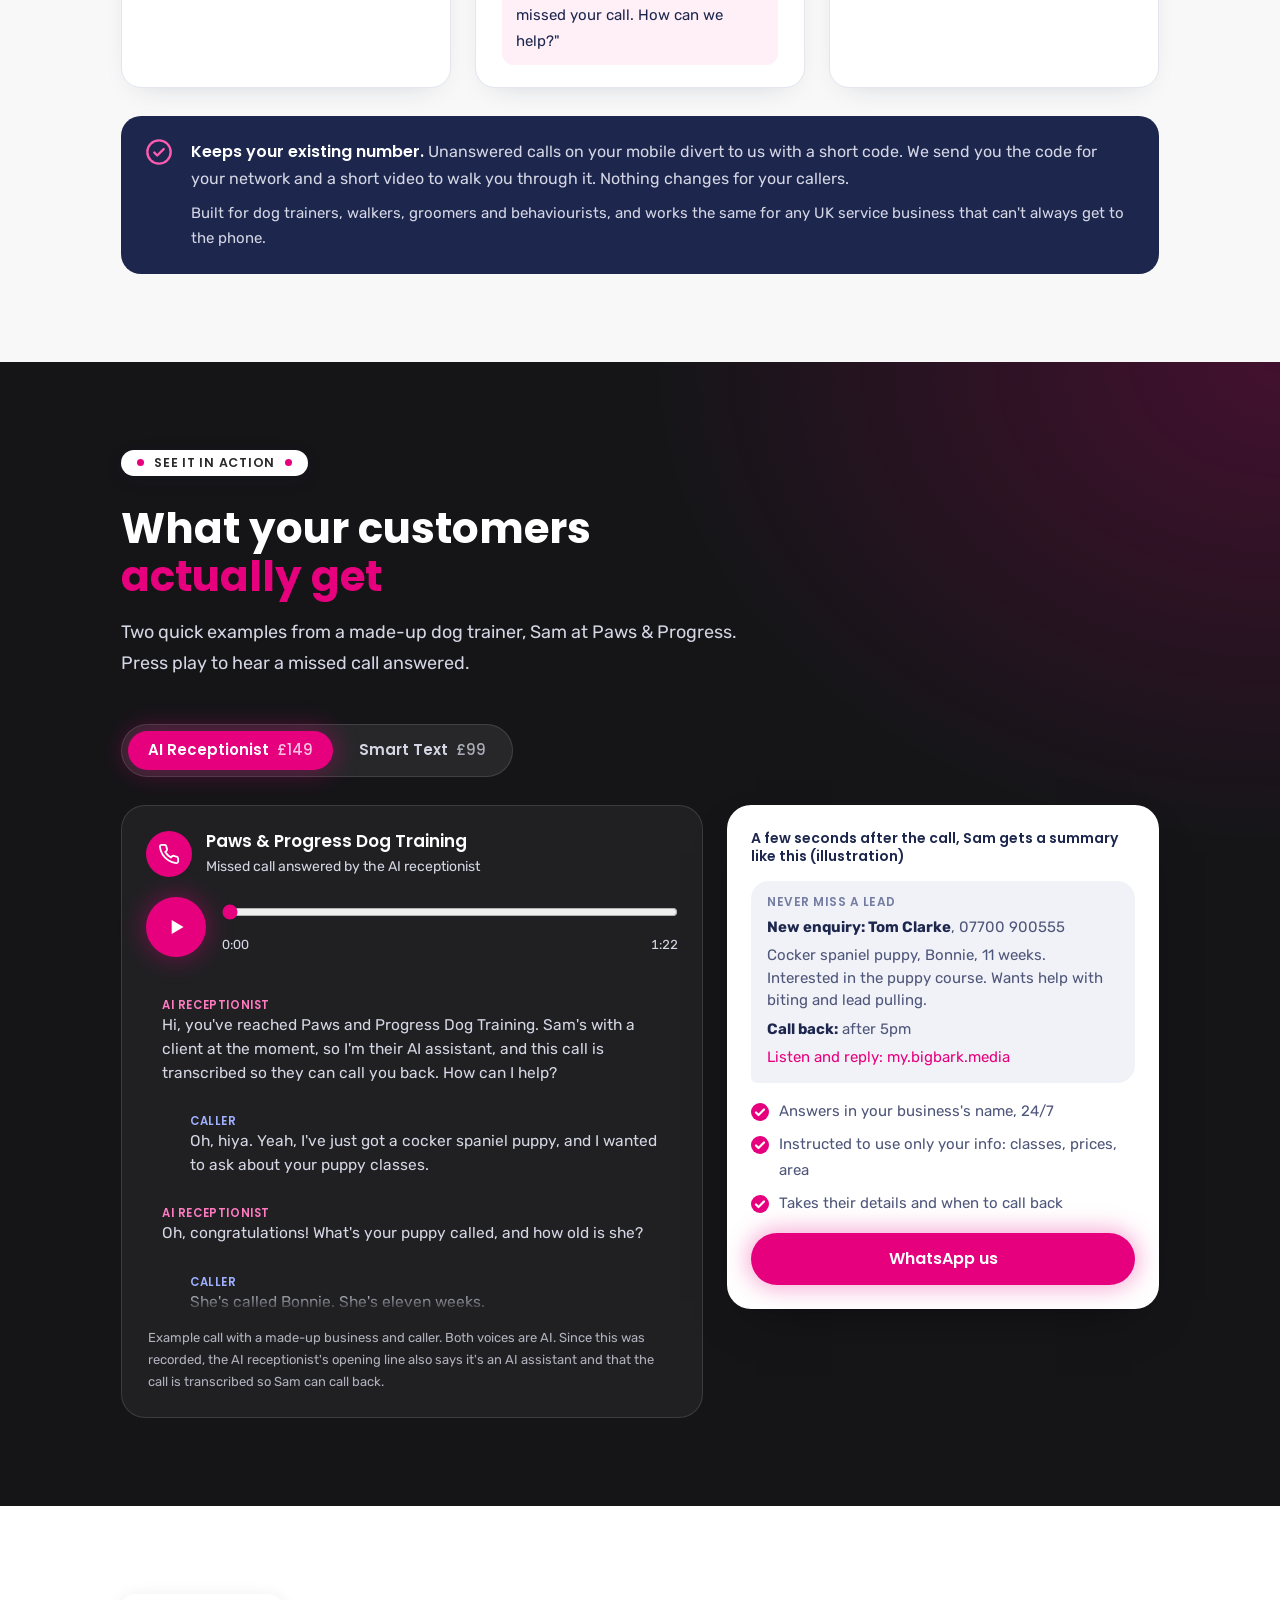
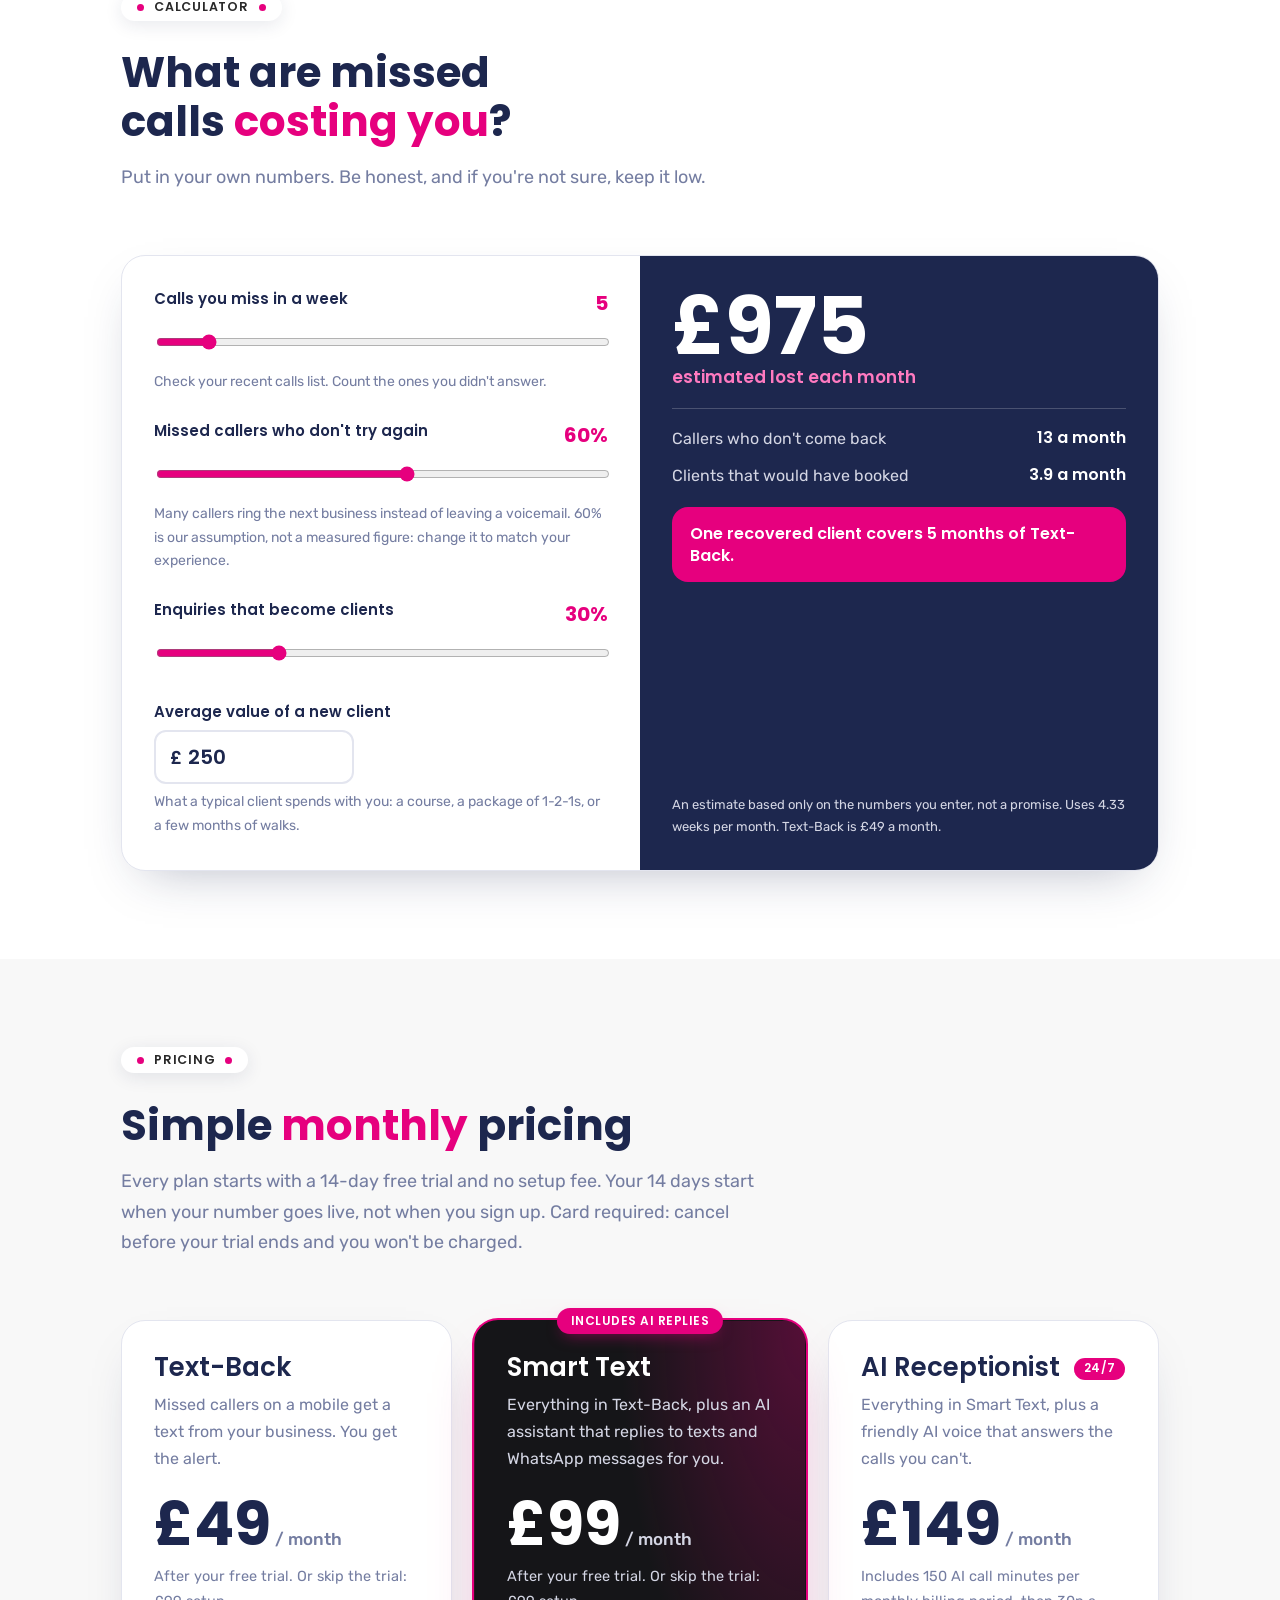
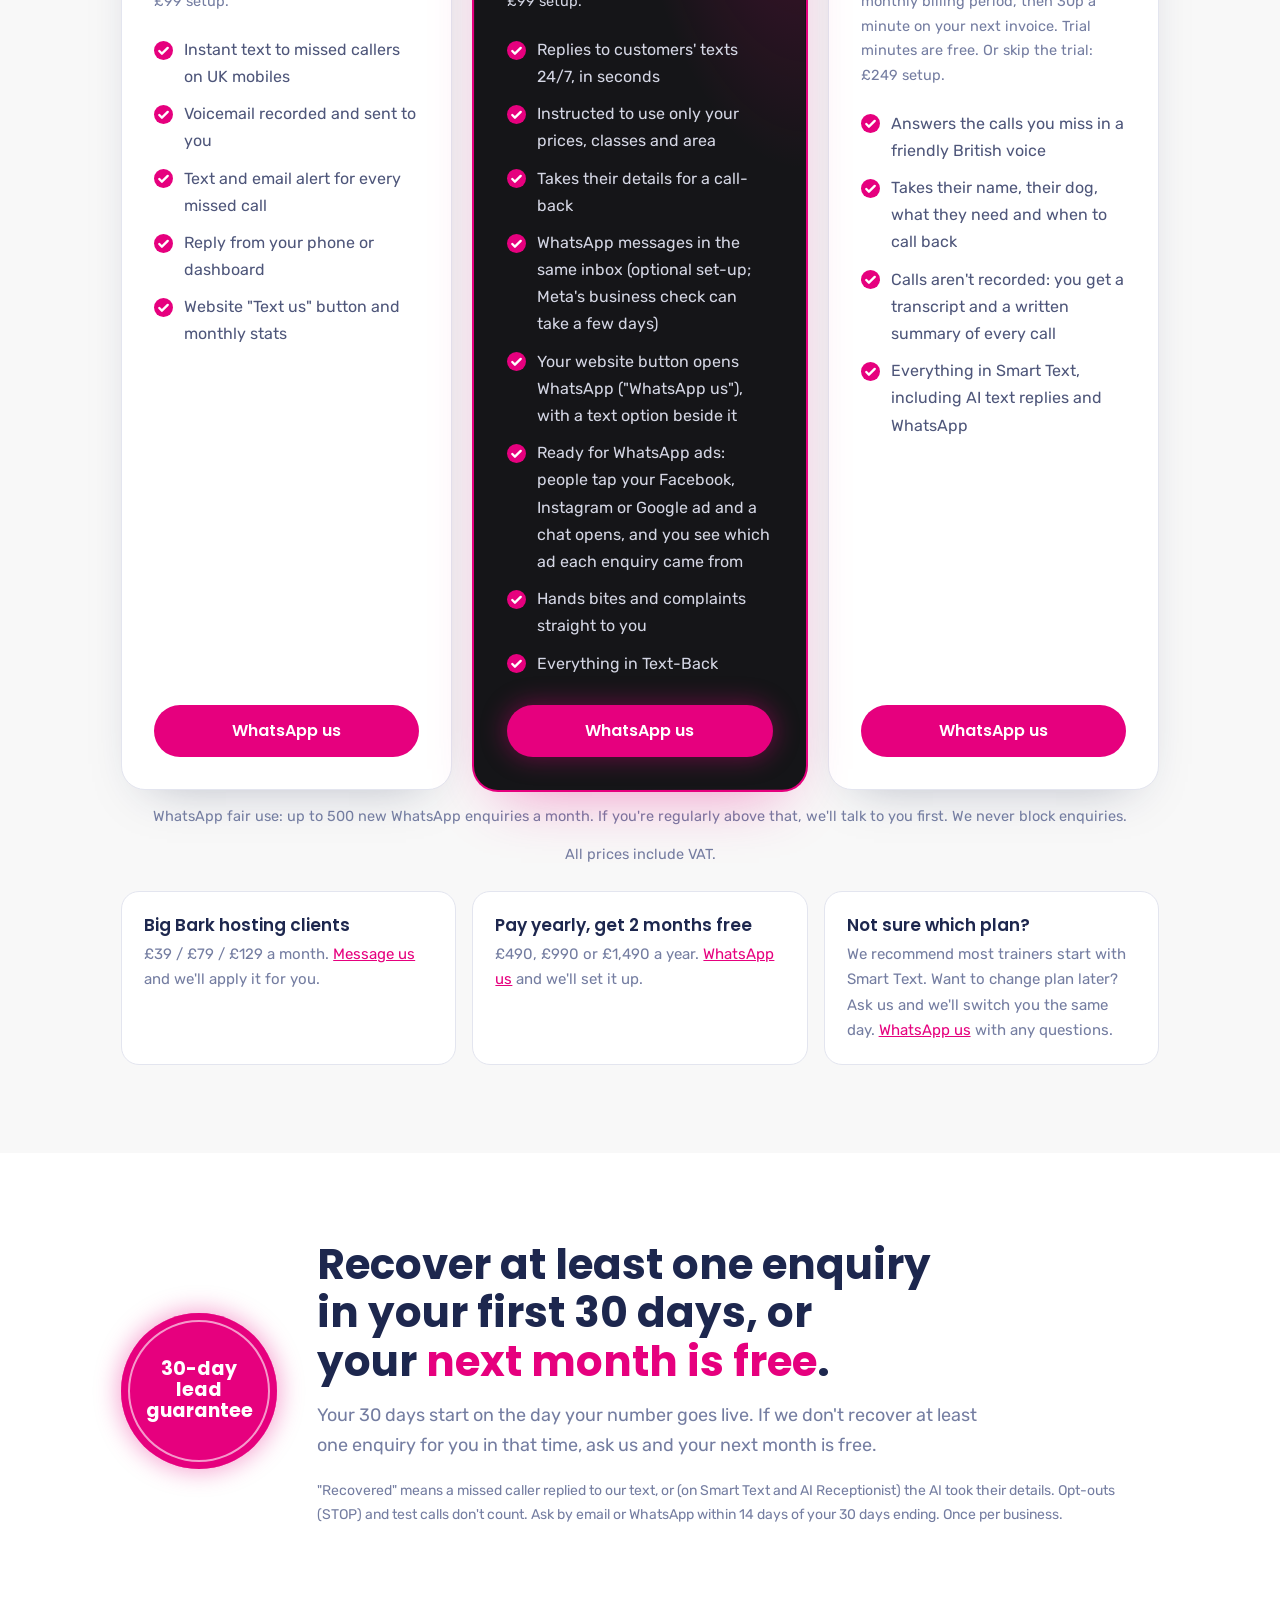
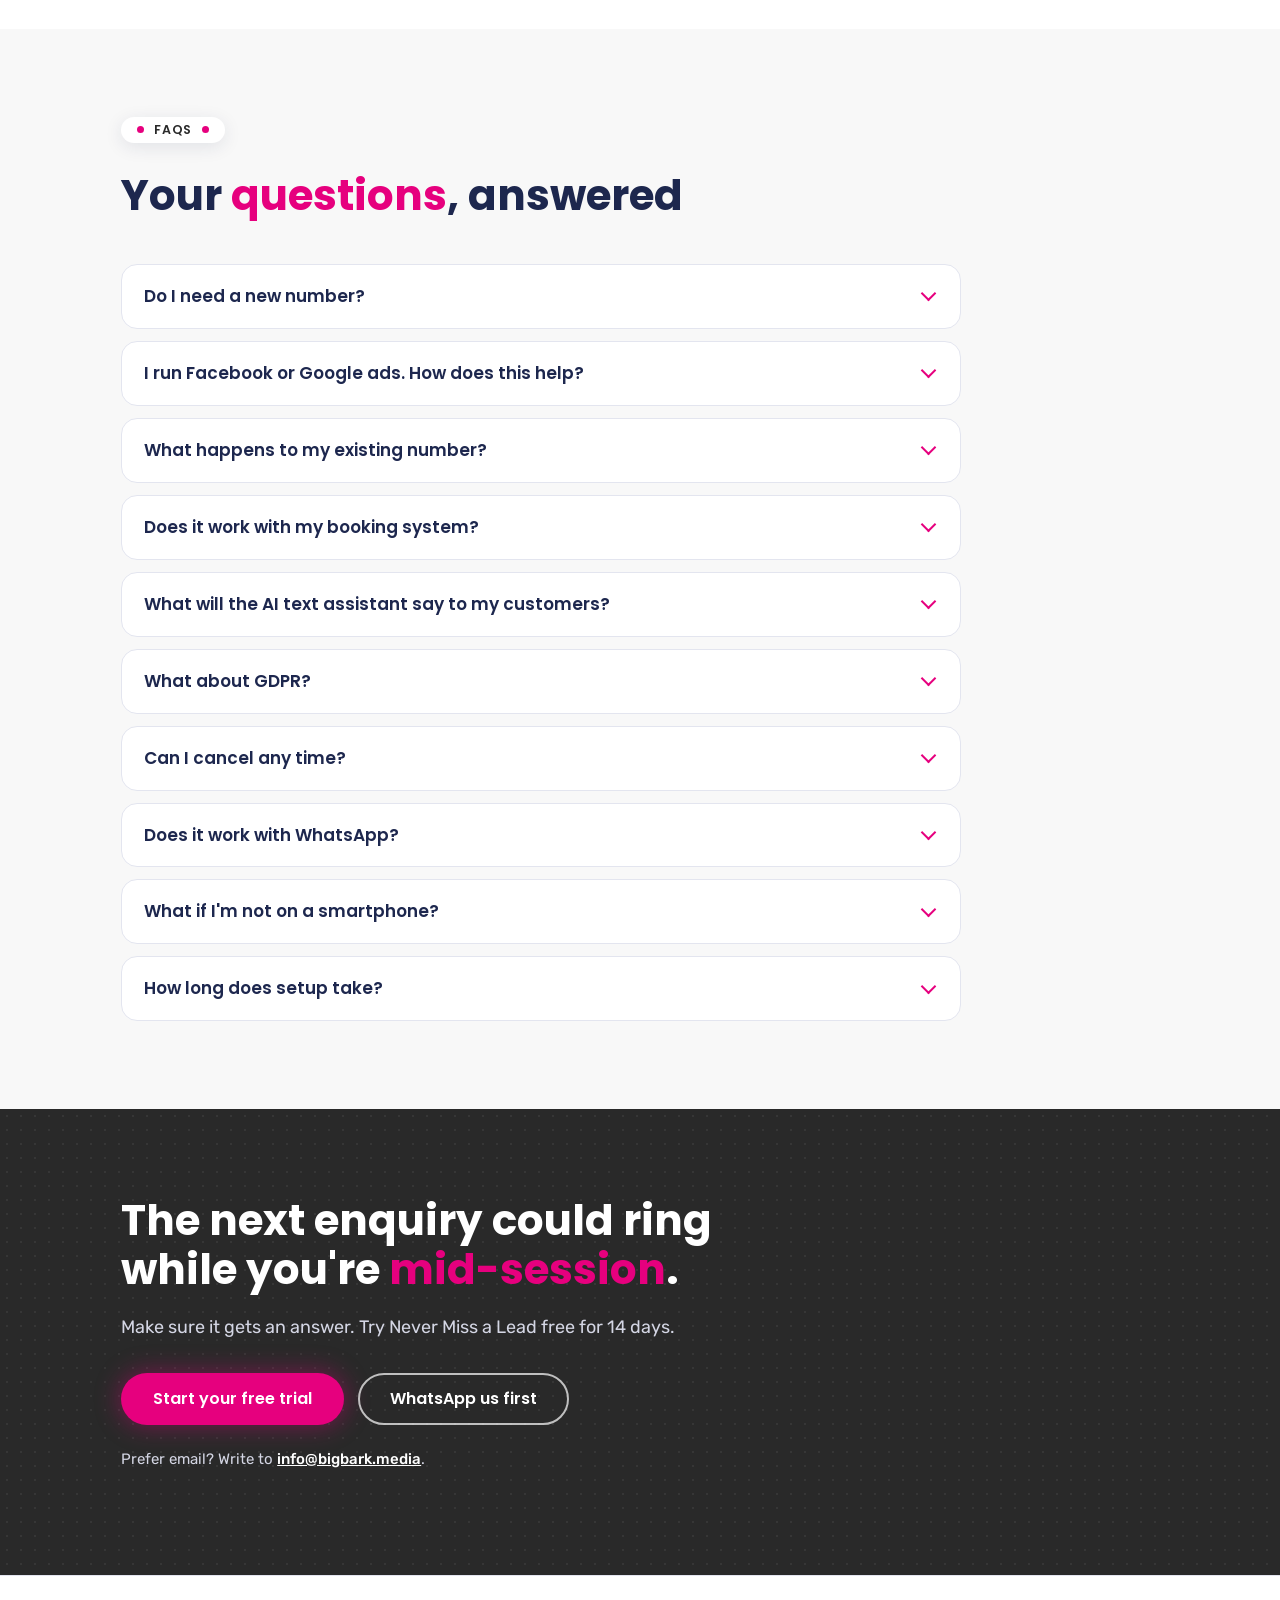
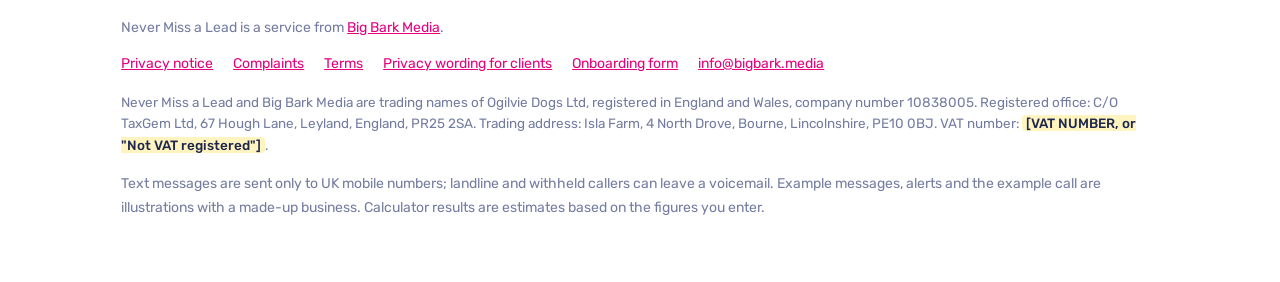
==== commit 23d3ee21: "Supplier details: Ogilvie Dogs Ltd Co-Authored-By: Claude Opus 5.5 <noreply@anthropic.com> Claude-Se" ====
--- a/index.html
+++ b/index.html
@@ -435,7 +435,7 @@
       <span>Never Miss a Lead is a service from <a href="https://bigbark.media">Big Bark Media</a>.</span>
       <span class="links"><a href="privacy.html">Privacy notice</a><a href="complaints.html">Complaints</a><a href="terms.html">Terms</a><a href="privacy-snippet.html">Privacy wording for clients</a><a href="onboarding.html">Onboarding form</a><a href="mailto:info@bigbark.media">info@bigbark.media</a></span>
     </div>
-    <p class="legal"><!-- Fill before publishing (facts/product-facts.md section 13). If Big Bark Media isn't a limited company, replace this with the trader's name and business address. --><mark class="ph">[BIG BARK MEDIA LEGAL NAME]</mark>, registered in England and Wales, company number <mark class="ph">[COMPANY NUMBER]</mark>. Registered office: <mark class="ph">[REGISTERED ADDRESS]</mark>. VAT number: <mark class="ph">[VAT NUMBER, or "Not VAT registered"]</mark>.</p>
+    <p class="legal">Never Miss a Lead and Big Bark Media are trading names of Ogilvie Dogs Ltd, registered in England and Wales, company number 10838005. Registered office: C/O TaxGem Ltd, 67 Hough Lane, Leyland, England, PR25 2SA. Trading address: Isla Farm, 4 North Drove, Bourne, Lincolnshire, PE10 0BJ. VAT number: <mark class="ph">[VAT NUMBER, or "Not VAT registered"]</mark>.</p>
     <p>Text messages are sent only to UK mobile numbers; landline and withheld callers can leave a voicemail. Example messages, alerts and the example call are illustrations with a made-up business. Calculator results are estimates based on the figures you enter.</p>
   </div>
 </footer>
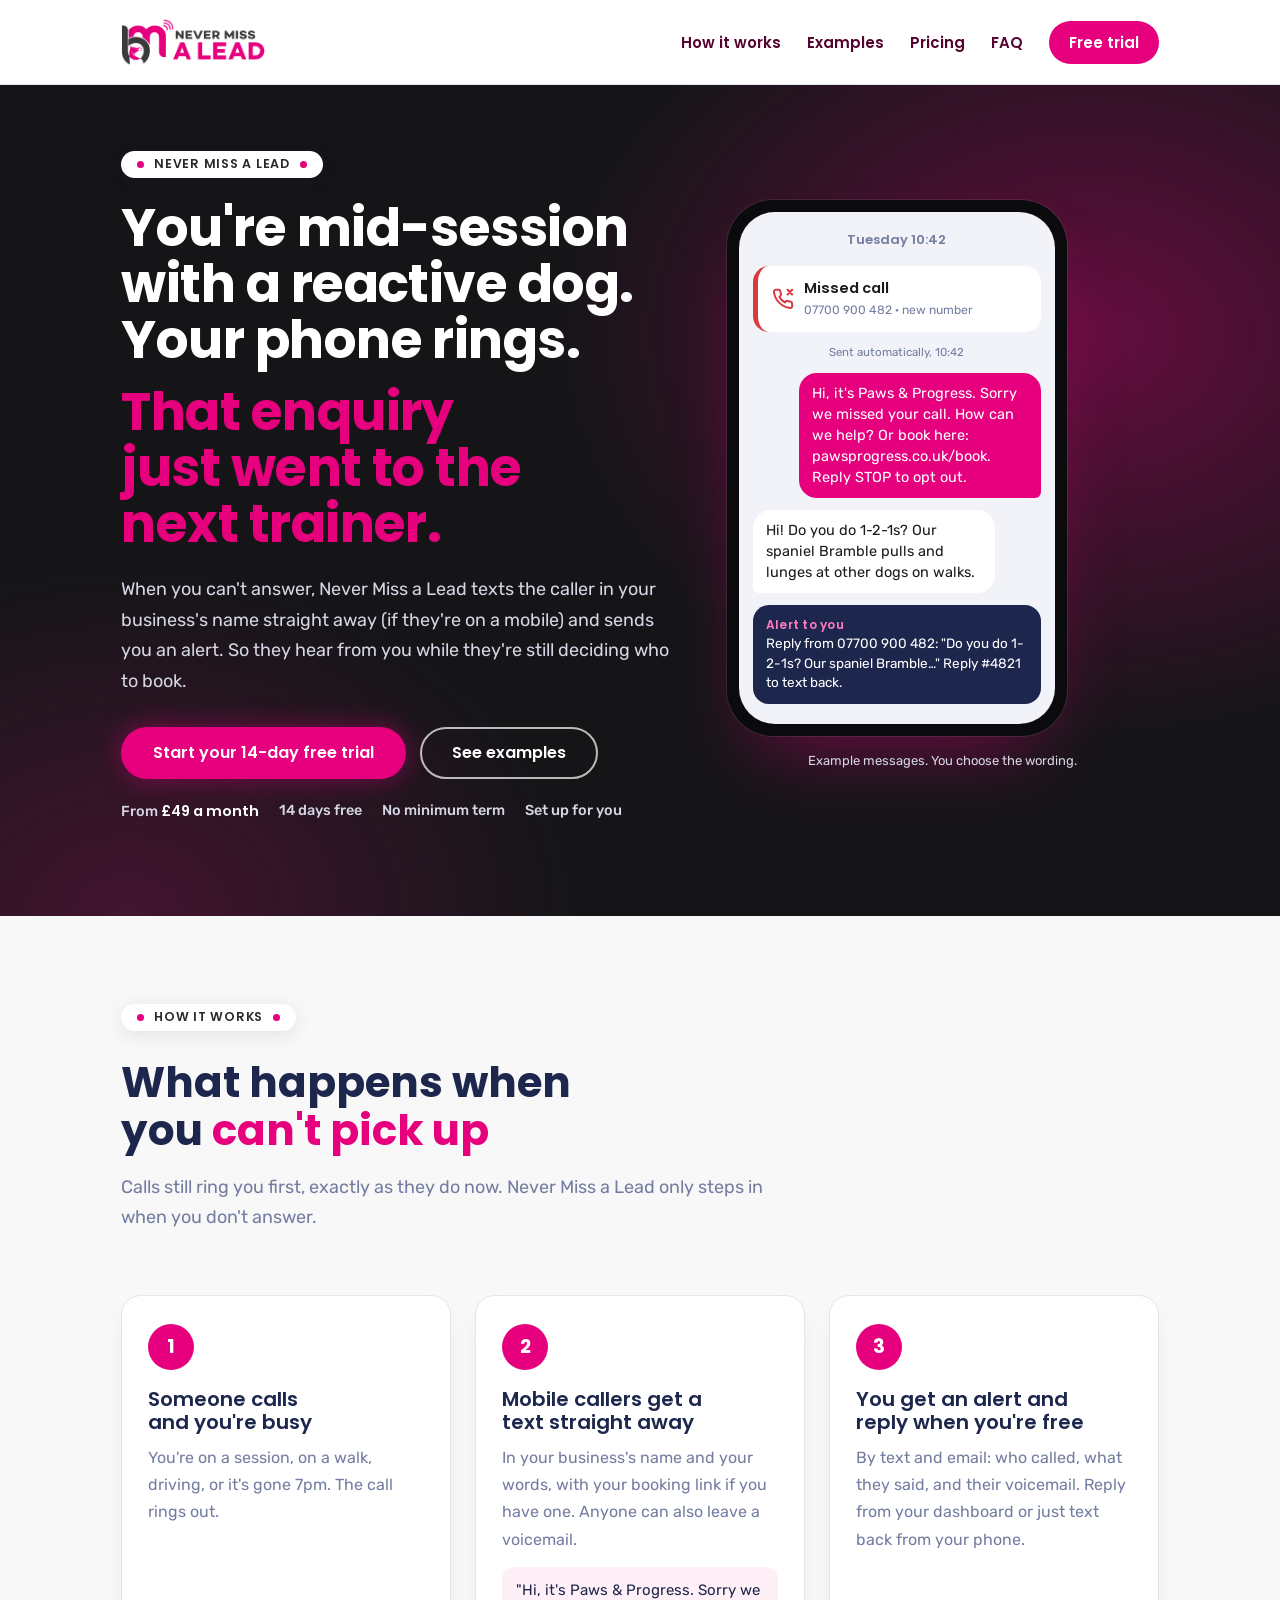
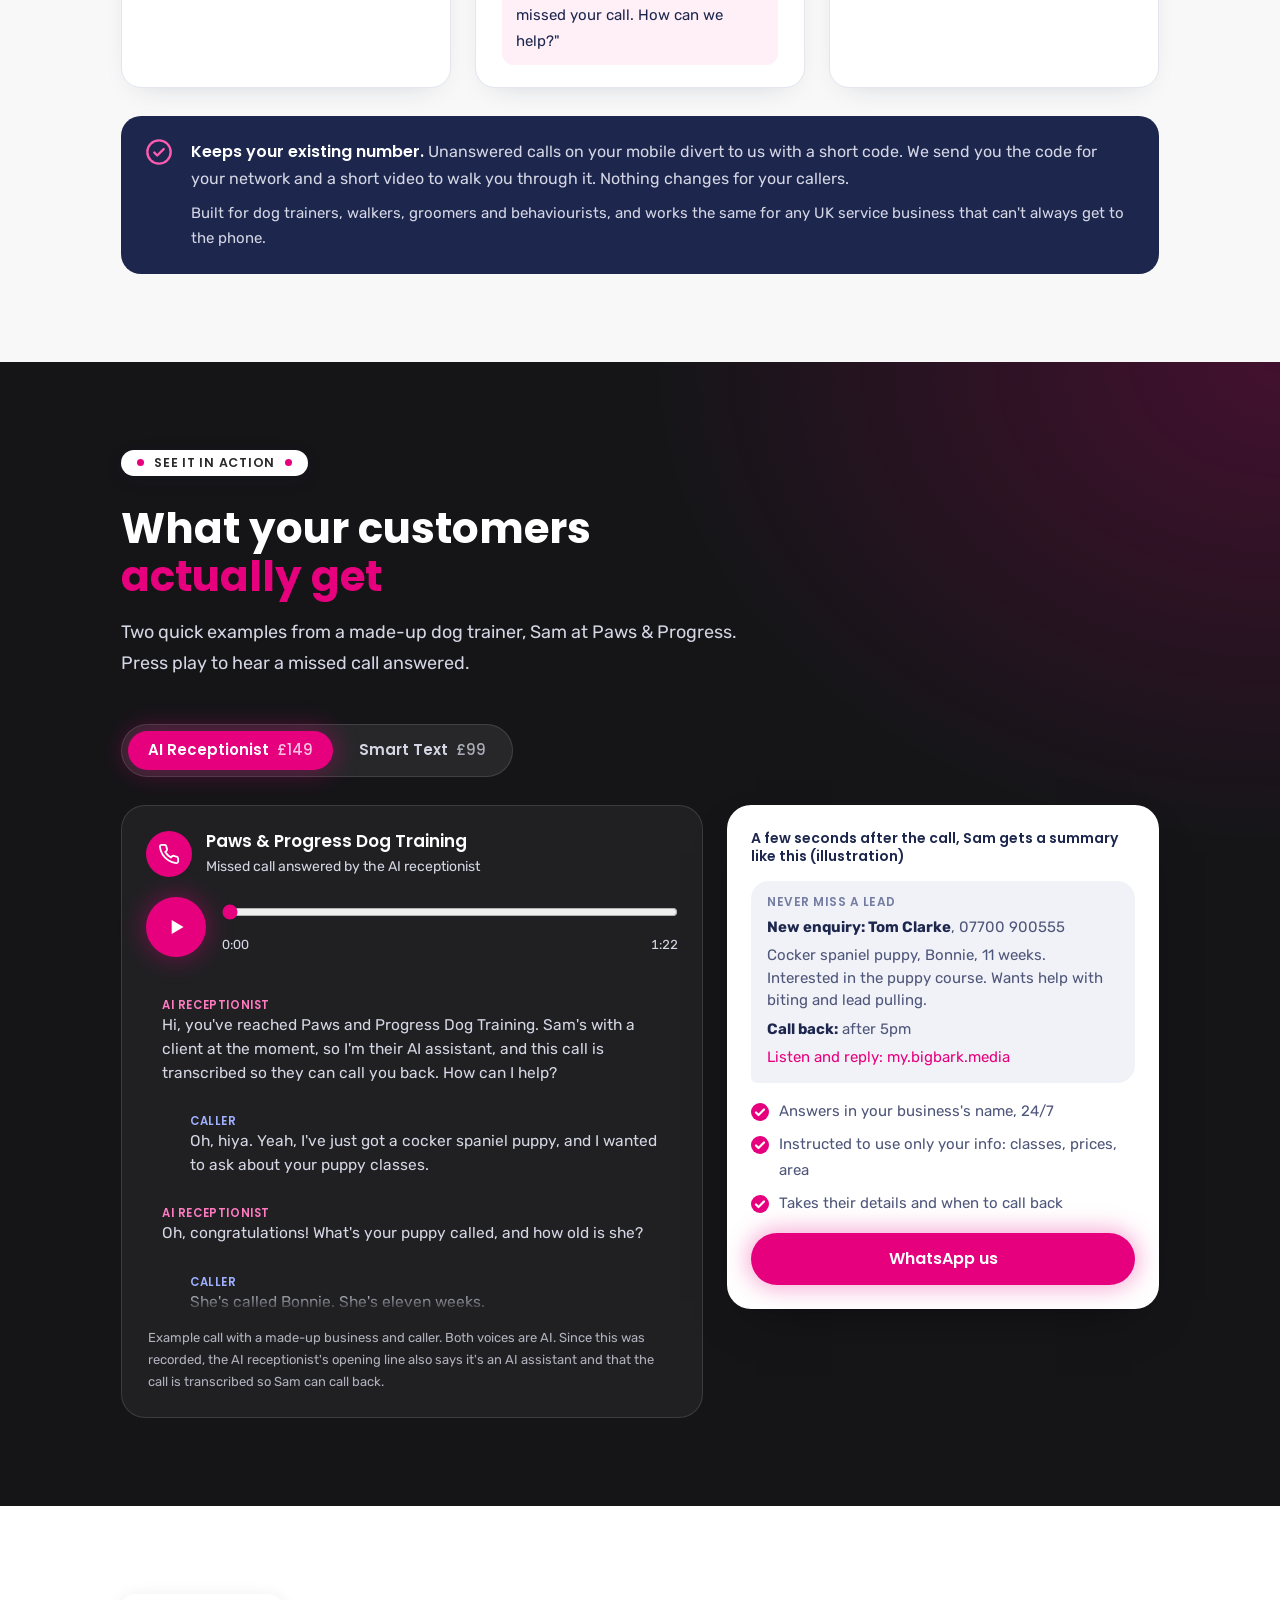
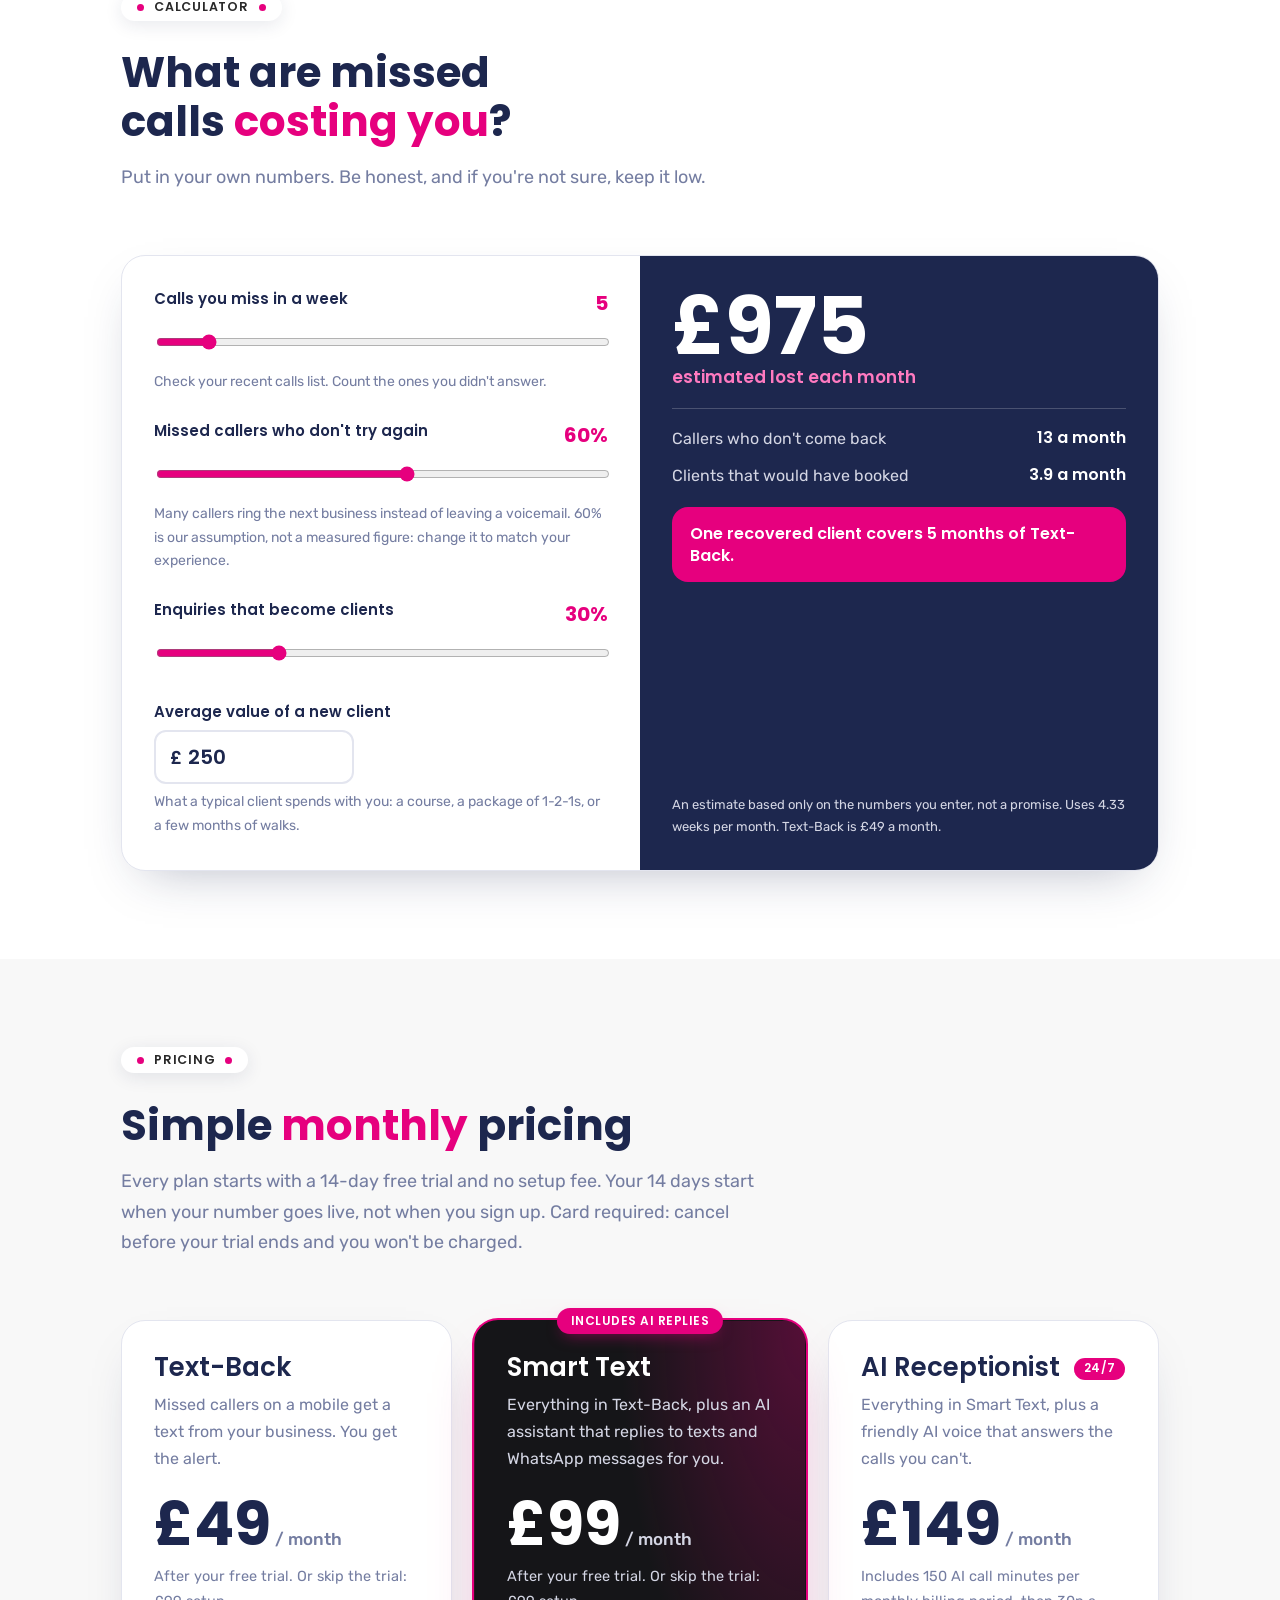
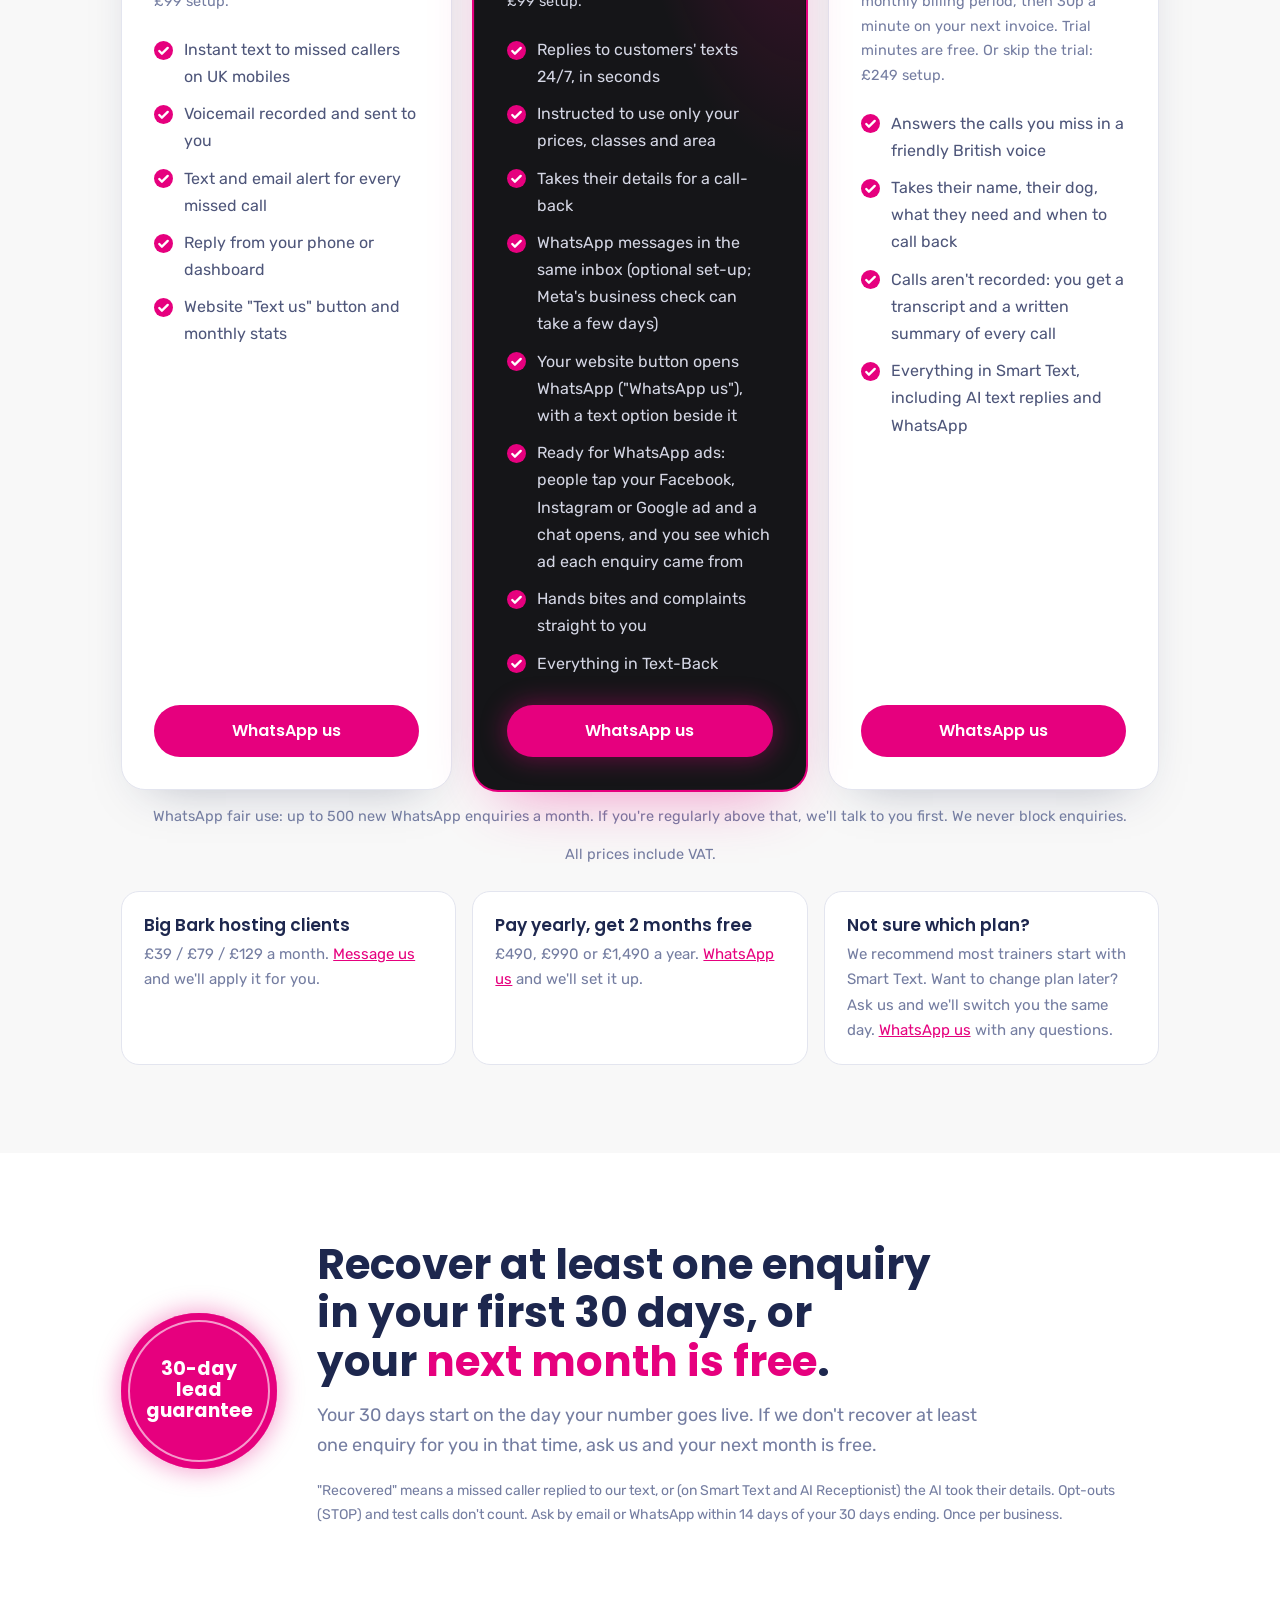
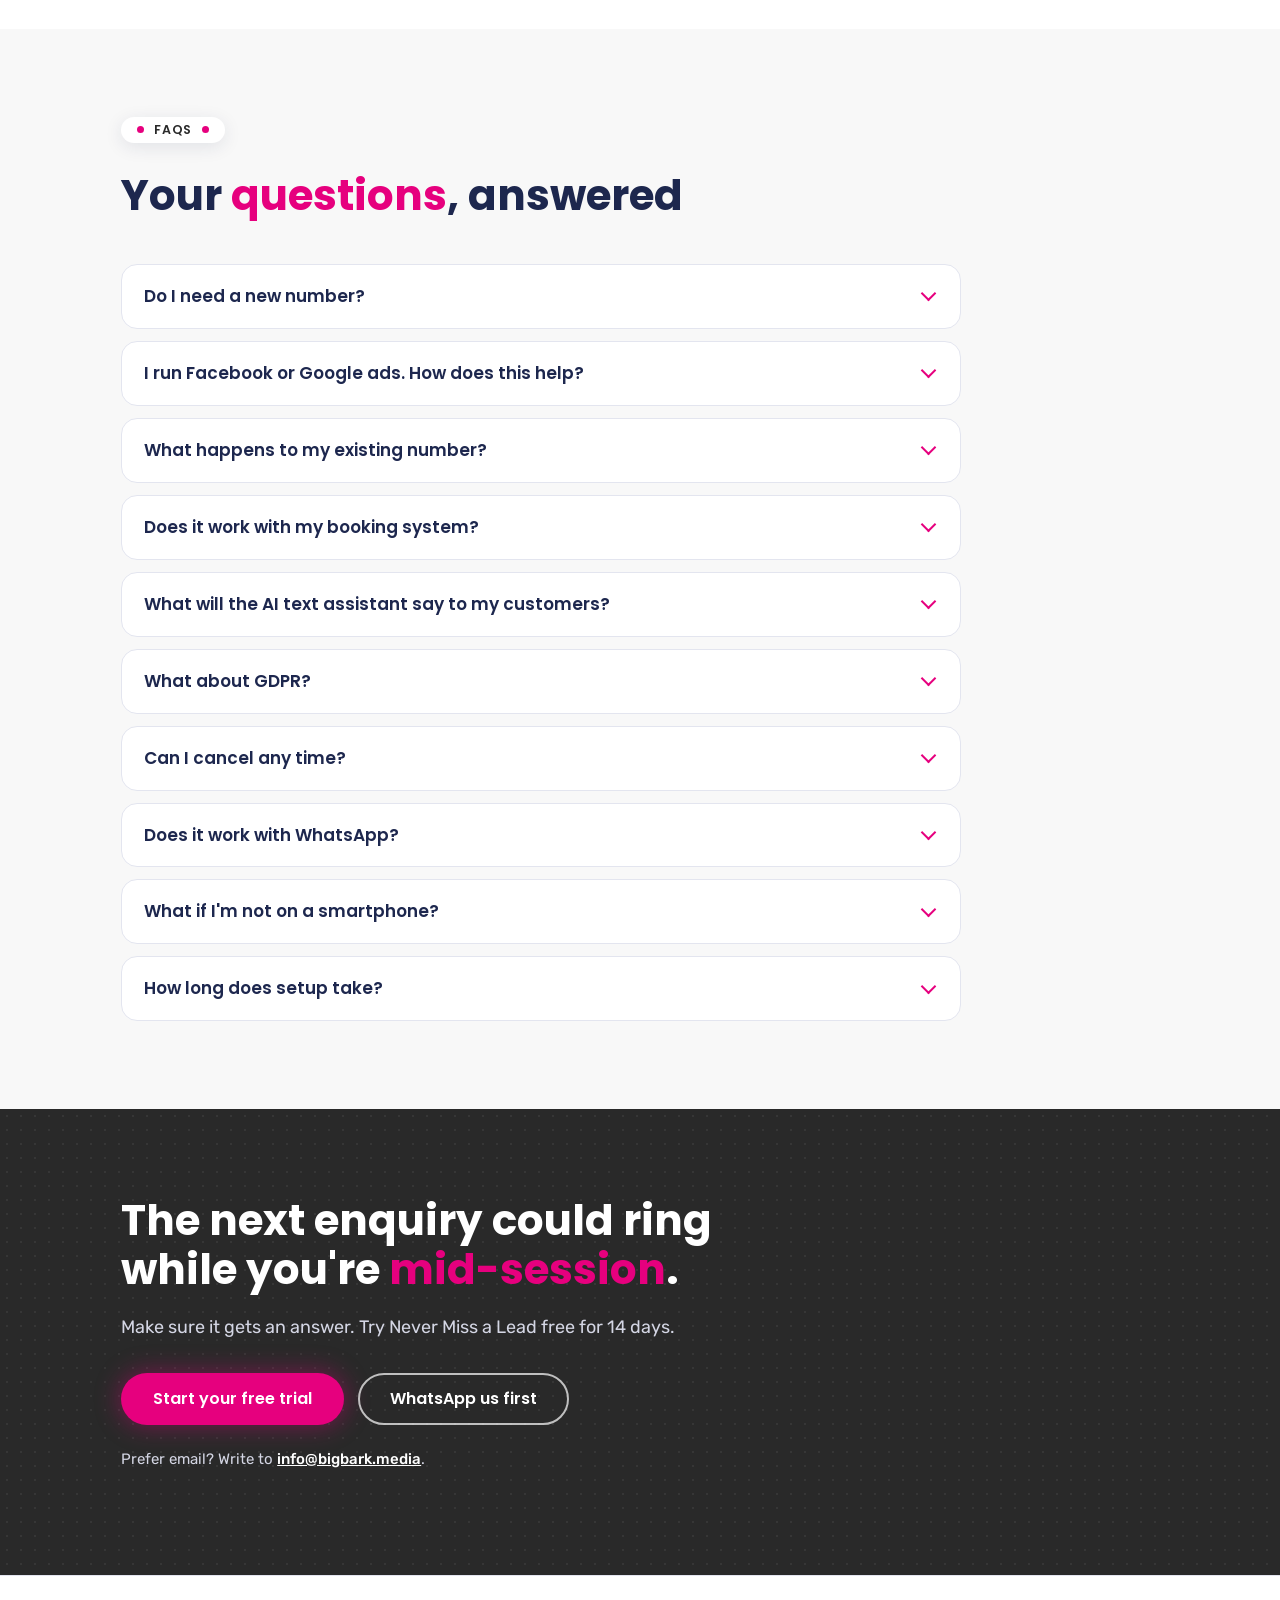
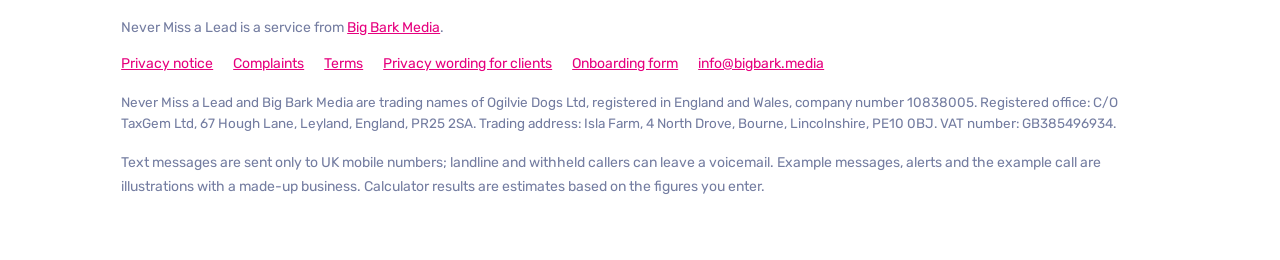
==== commit 2b8c5206: "Legal footer: VAT number GB385496934 Co-Authored-By: Claude Opus 5.5 <noreply@anthropic.com> Claude-" ====
--- a/index.html
+++ b/index.html
@@ -435,7 +435,7 @@
       <span>Never Miss a Lead is a service from <a href="https://bigbark.media">Big Bark Media</a>.</span>
       <span class="links"><a href="privacy.html">Privacy notice</a><a href="complaints.html">Complaints</a><a href="terms.html">Terms</a><a href="privacy-snippet.html">Privacy wording for clients</a><a href="onboarding.html">Onboarding form</a><a href="mailto:info@bigbark.media">info@bigbark.media</a></span>
     </div>
-    <p class="legal">Never Miss a Lead and Big Bark Media are trading names of Ogilvie Dogs Ltd, registered in England and Wales, company number 10838005. Registered office: C/O TaxGem Ltd, 67 Hough Lane, Leyland, England, PR25 2SA. Trading address: Isla Farm, 4 North Drove, Bourne, Lincolnshire, PE10 0BJ. VAT number: <mark class="ph">[VAT NUMBER, or "Not VAT registered"]</mark>.</p>
+    <p class="legal">Never Miss a Lead and Big Bark Media are trading names of Ogilvie Dogs Ltd, registered in England and Wales, company number 10838005. Registered office: C/O TaxGem Ltd, 67 Hough Lane, Leyland, England, PR25 2SA. Trading address: Isla Farm, 4 North Drove, Bourne, Lincolnshire, PE10 0BJ. VAT number: GB385496934.</p>
     <p>Text messages are sent only to UK mobile numbers; landline and withheld callers can leave a voicemail. Example messages, alerts and the example call are illustrations with a made-up business. Calculator results are estimates based on the figures you enter.</p>
   </div>
 </footer>
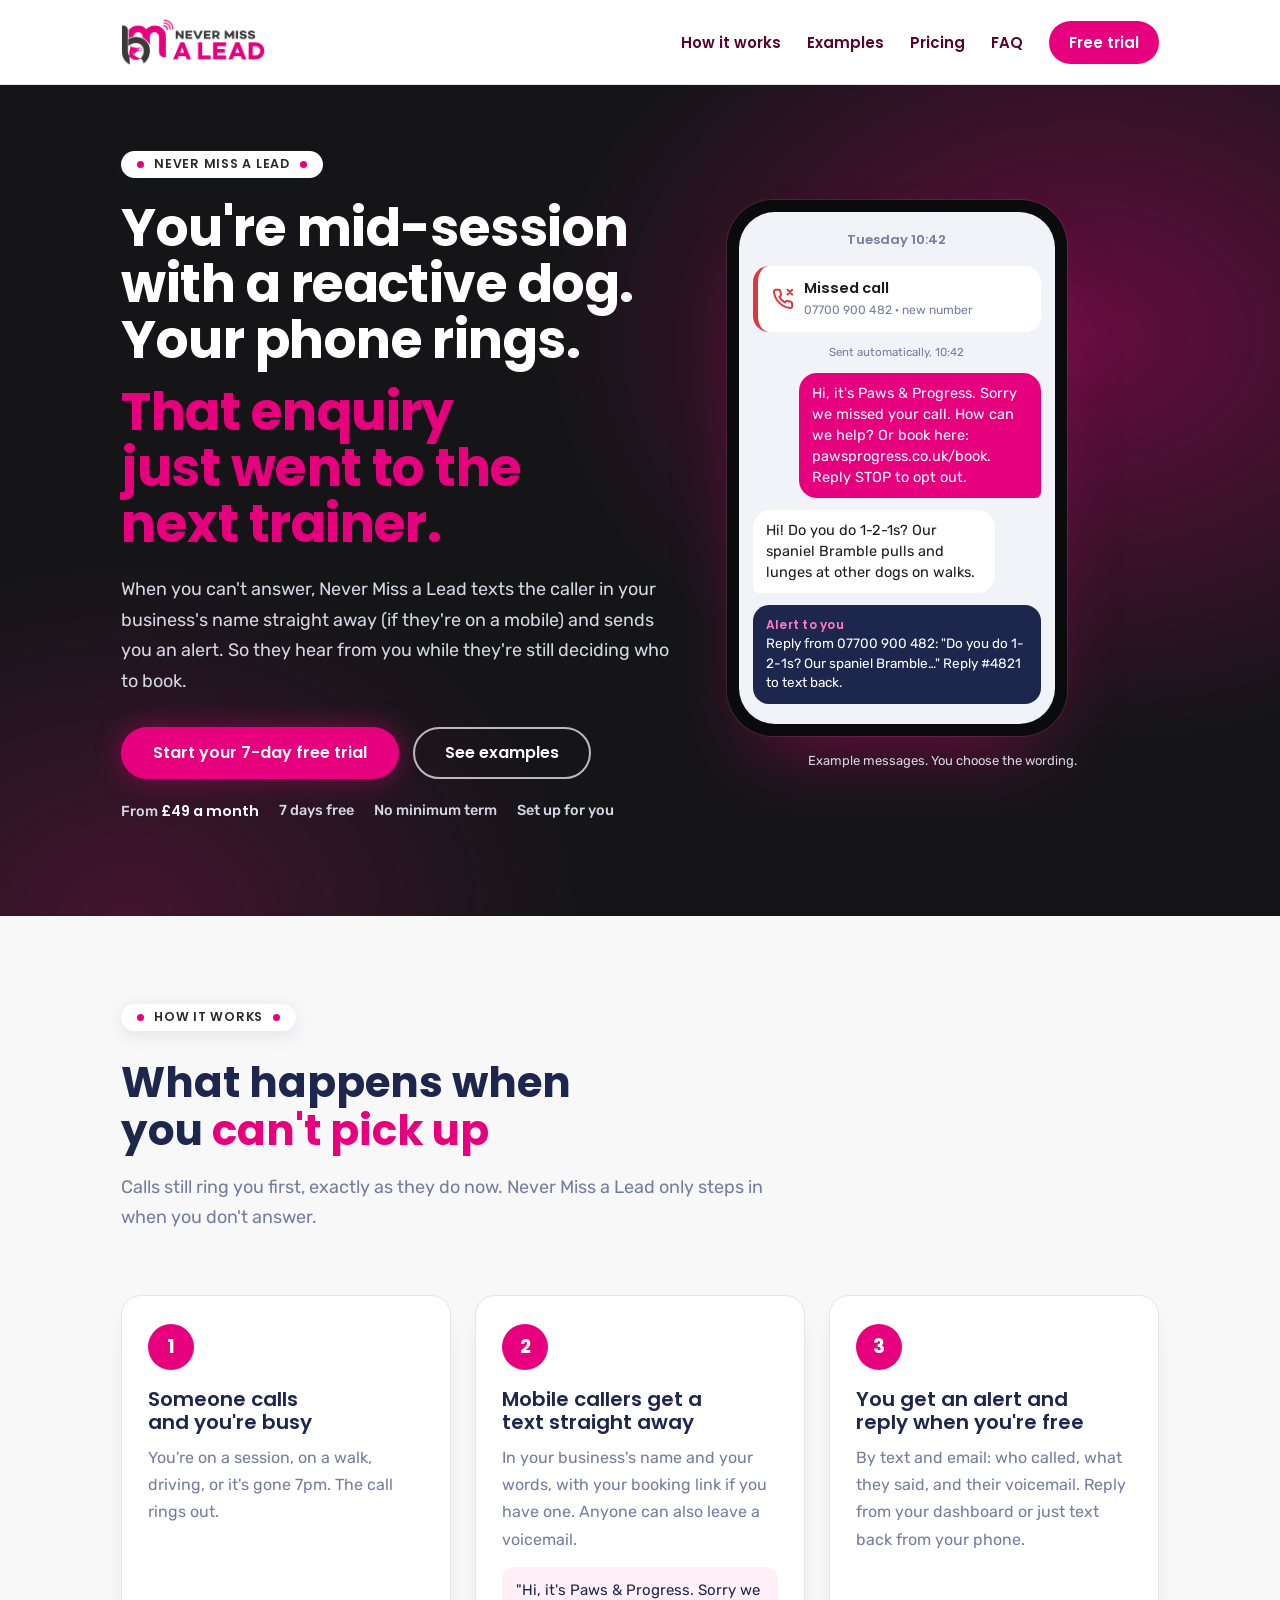
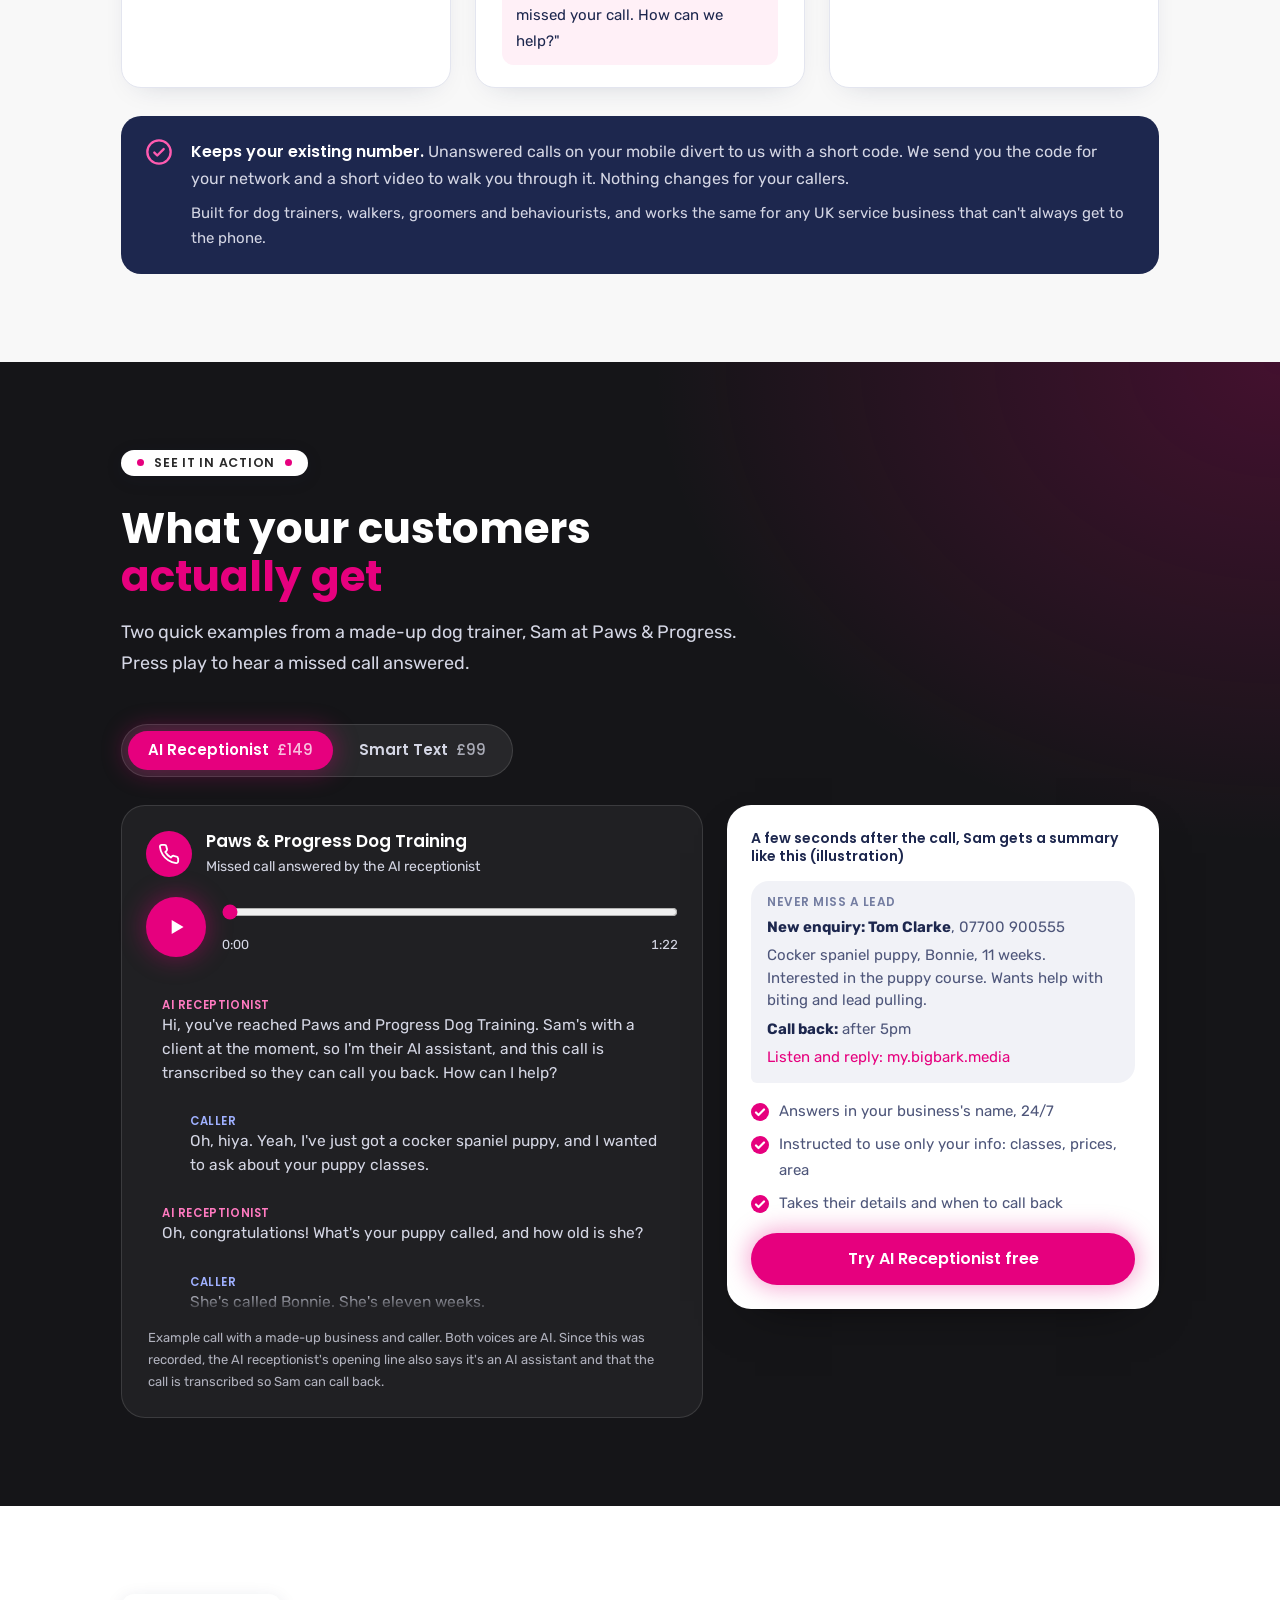
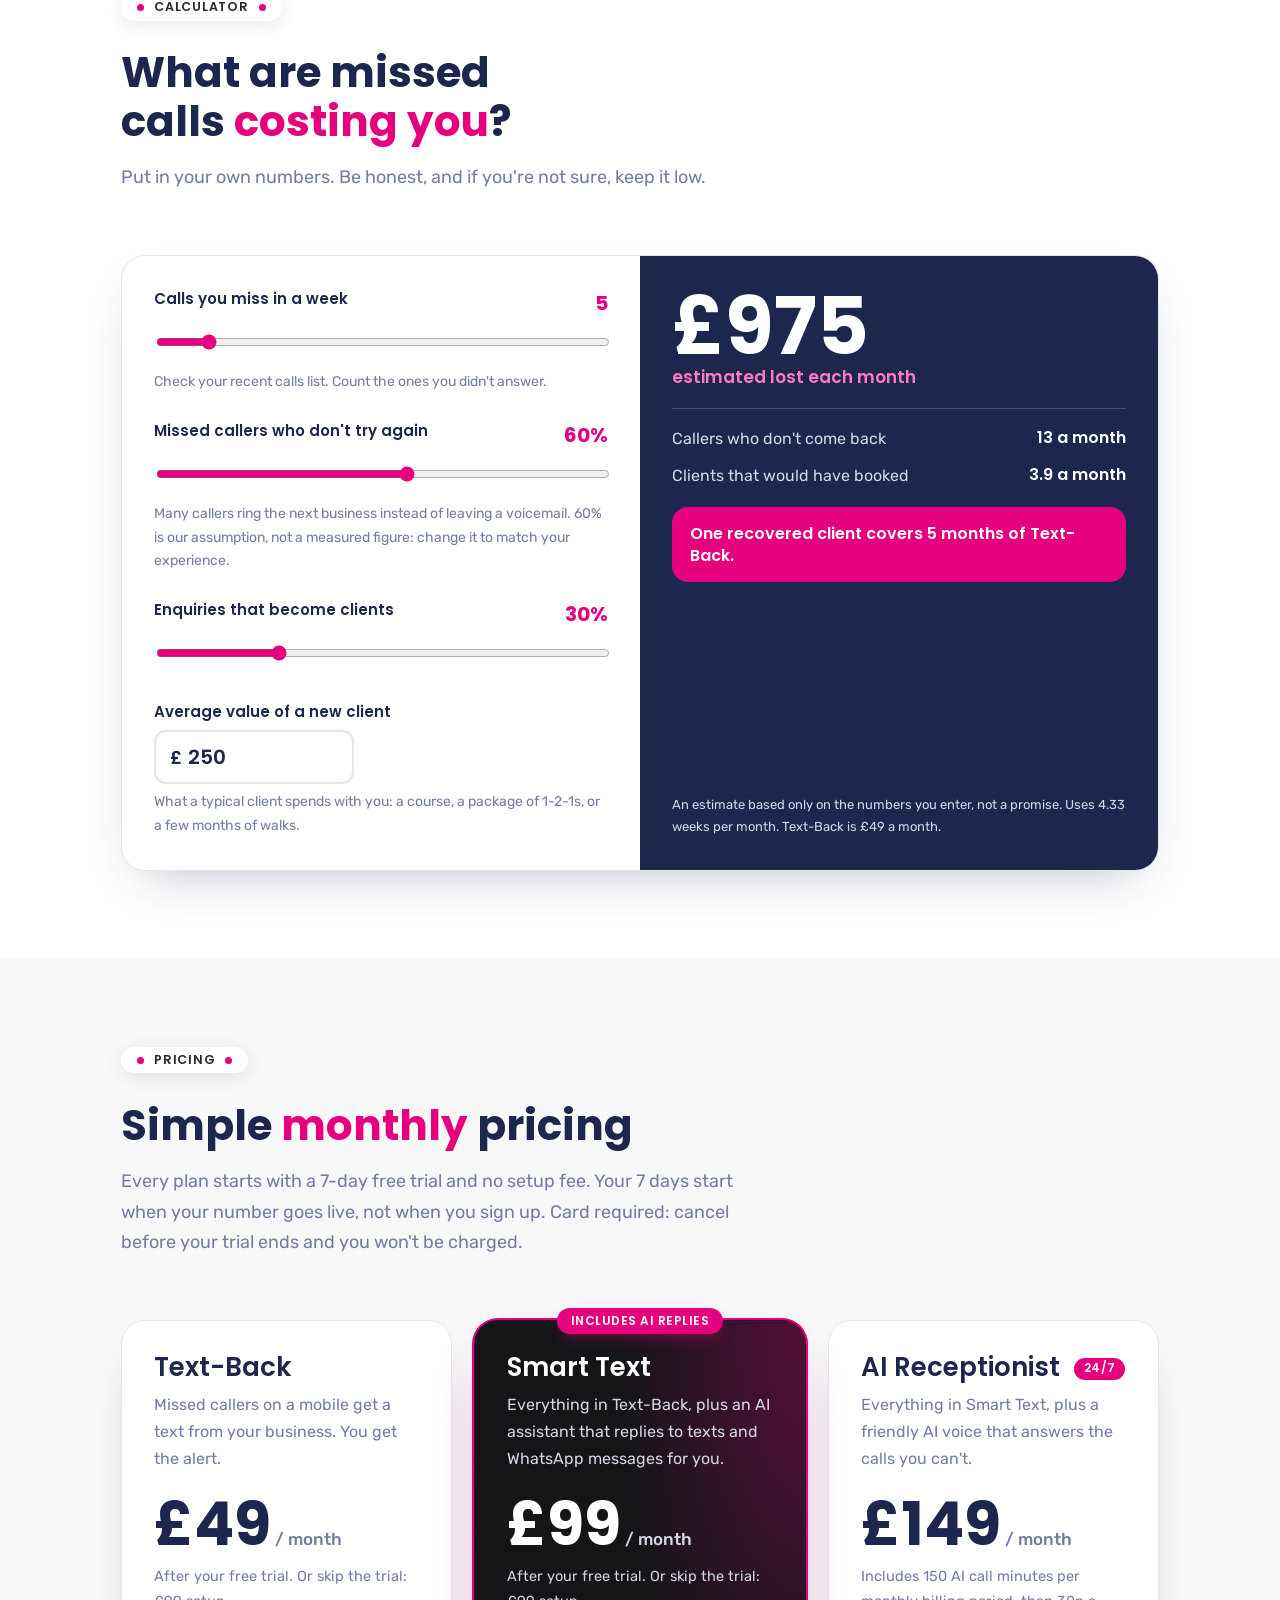
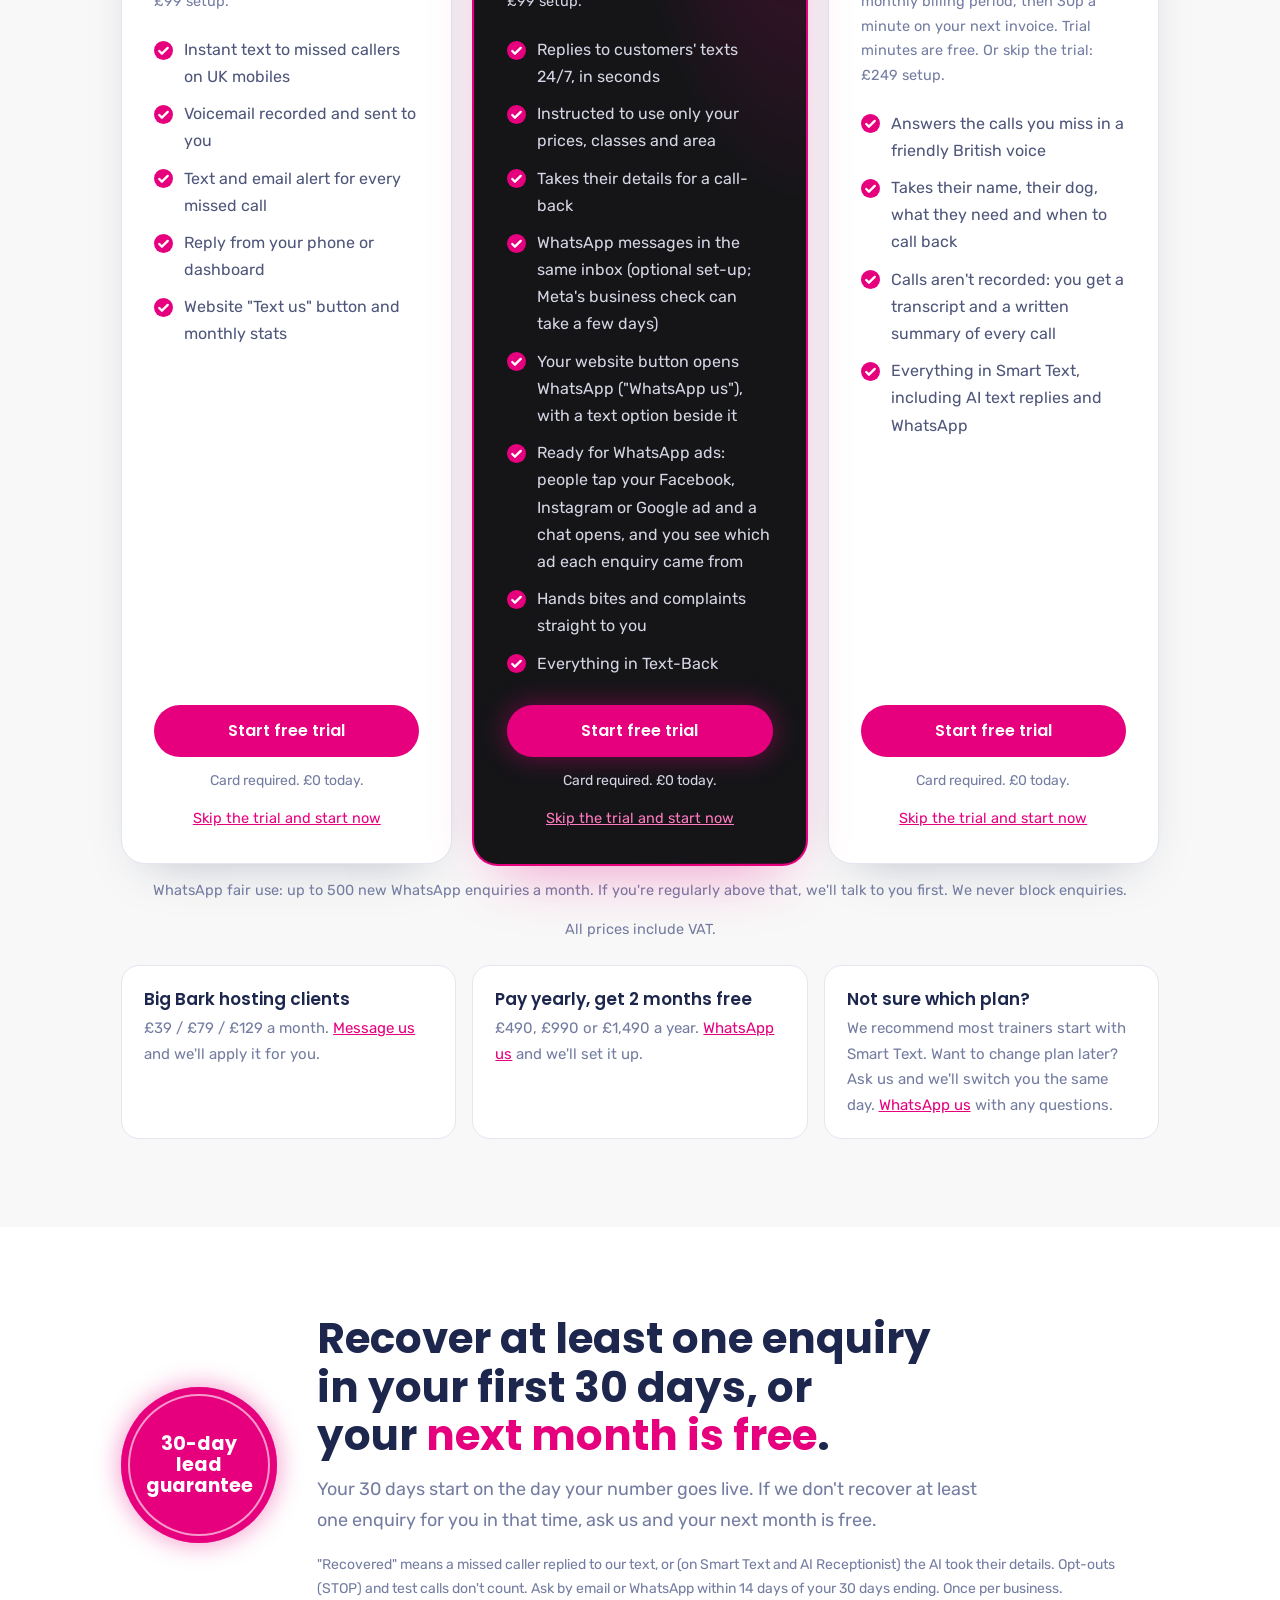
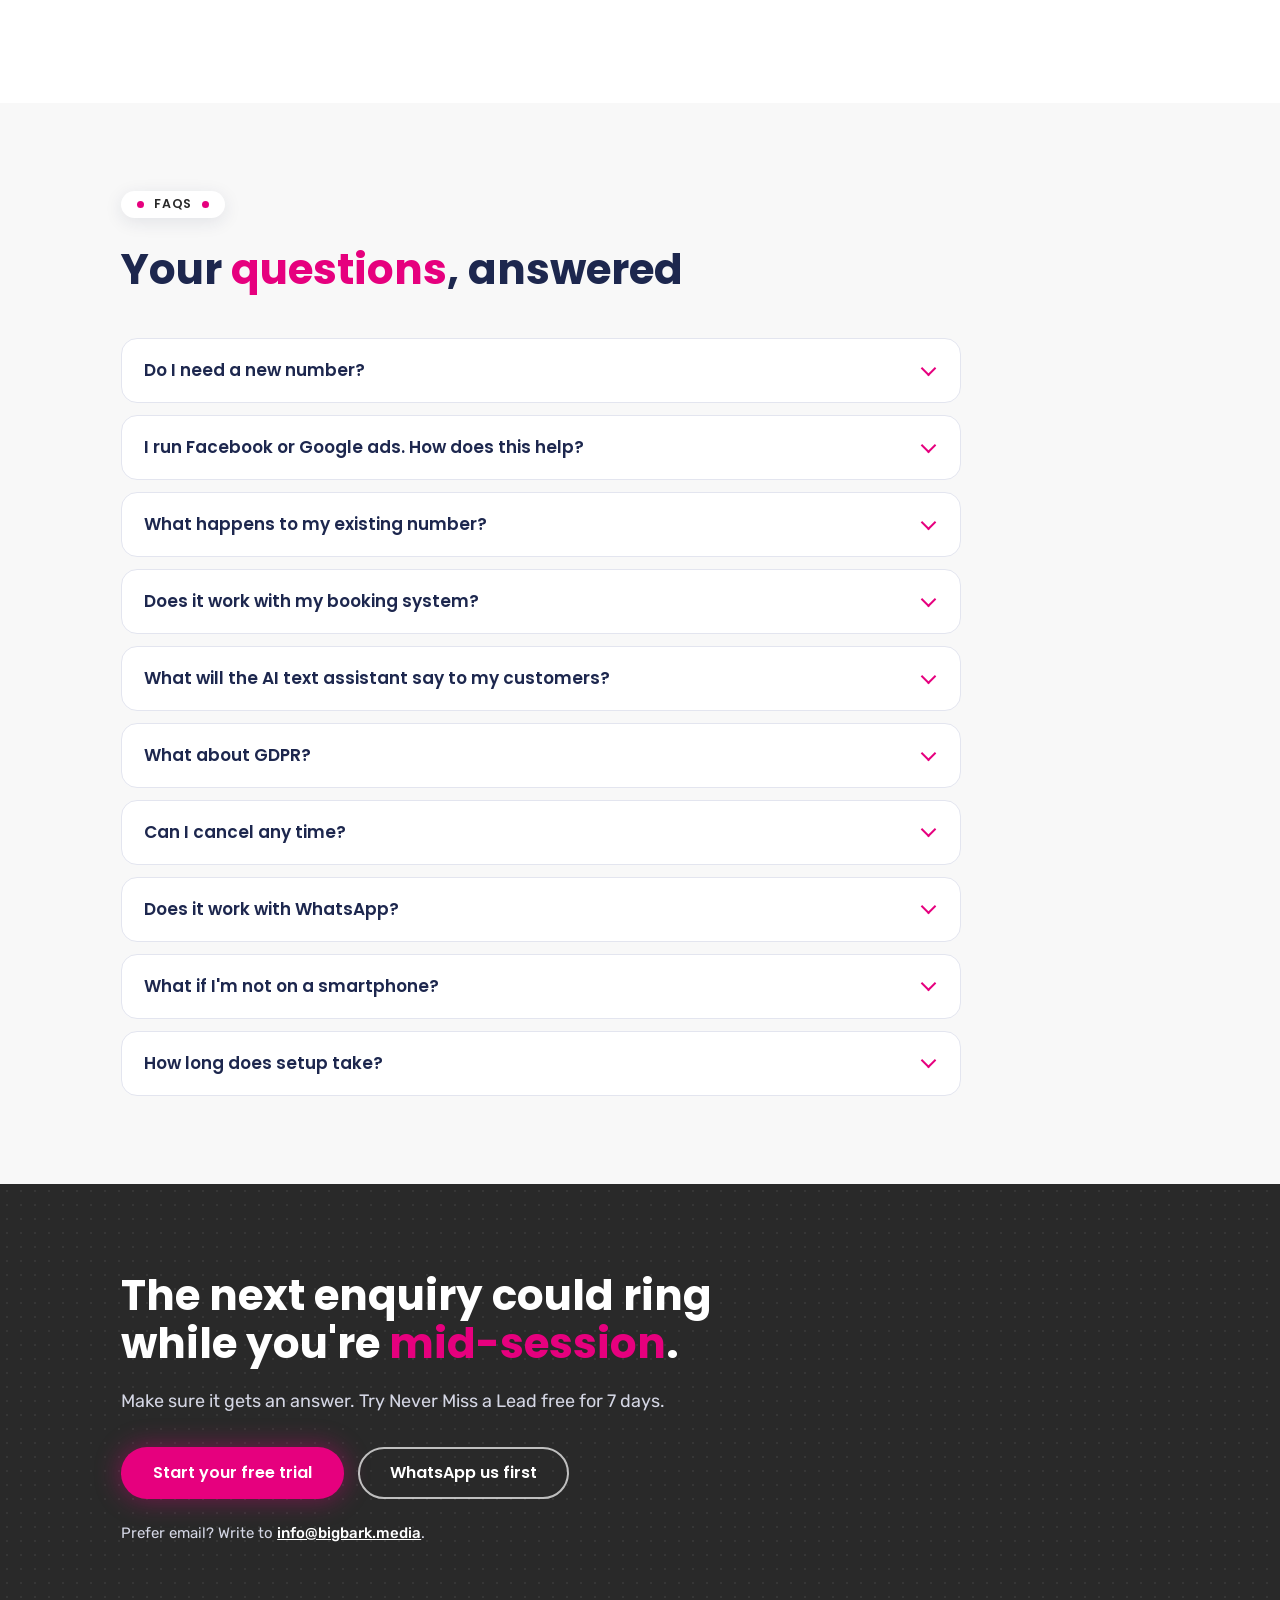
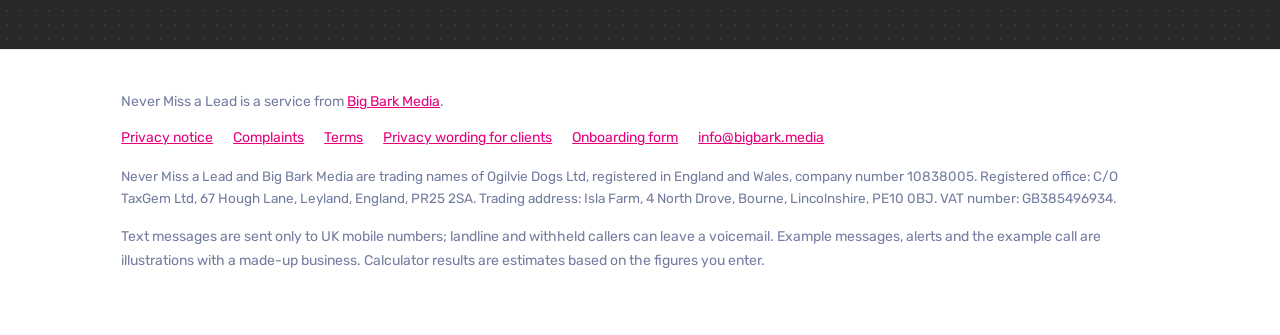
==== commit e3ed3f8a: "Free trial is now 7 days (was 14) Co-Authored-By: Claude Opus 5.5 <noreply@anthropic.com> Claude-Ses" ====
--- a/index.html
+++ b/index.html
@@ -8,13 +8,13 @@
 <meta charset="utf-8">
 <meta name="viewport" content="width=device-width, initial-scale=1">
 <title>Never Miss a Lead — missed-call text-back for dog trainers | Big Bark Media</title>
-<meta name="description" content="When you can't answer, missed callers on a mobile get a text in your business's name straight away, and you get an alert. Missed-call text-back from £49/month, AI text replies £99/month, AI receptionist £149/month. 14-day free trial. By Big Bark Media.">
+<meta name="description" content="When you can't answer, missed callers on a mobile get a text in your business's name straight away, and you get an alert. Missed-call text-back from £49/month, AI text replies £99/month, AI receptionist £149/month. 7-day free trial. By Big Bark Media.">
 <meta name="theme-color" content="#151518">
 <link rel="canonical" href="https://nevermiss.bigbark.media/">
 <meta property="og:type" content="website">
 <meta property="og:site_name" content="Big Bark Media">
 <meta property="og:title" content="Never Miss a Lead — stop losing enquiries to voicemail">
-<meta property="og:description" content="Mid-session and can't answer? Missed mobile callers get a text in your business's name straight away, and you get an alert. From £49/month, 14-day free trial.">
+<meta property="og:description" content="Mid-session and can't answer? Missed mobile callers get a text in your business's name straight away, and you get an alert. From £49/month, 7-day free trial.">
 <meta property="og:url" content="https://nevermiss.bigbark.media/">
 <meta property="og:image" content="https://bigbark.media/wp-content/uploads/2024/03/Big-Bark-Media_150324-01-2.png">
 <meta property="og:locale" content="en_GB">
@@ -55,10 +55,10 @@
       </h1>
       <p class="lede">When you can't answer, Never Miss a Lead texts the caller in your business's name straight away (if they're on a mobile) and sends you an alert. So they hear from you while they're still deciding who to book.</p>
       <div class="cta-row">
-        <a class="btn btn-go" href="#pricing">Start your 14-day free trial</a>
+        <a class="btn btn-go" href="#pricing">Start your 7-day free trial</a>
         <a class="btn btn-ghost" href="#see-it">See examples</a>
       </div>
-      <p class="price-line"><span>From <strong>£49 a month</strong></span><span>14 days free</span><span>No minimum term</span><span>Set up for you</span></p>
+      <p class="price-line"><span>From <strong>£49 a month</strong></span><span>7 days free</span><span>No minimum term</span><span>Set up for you</span></p>
     </div>
 
     <div>
@@ -271,7 +271,7 @@
     <div class="sec-head">
       <p class="eyebrow">Pricing</p>
       <h2 id="price-h">Simple <em class="hl">monthly</em> pricing</h2>
-      <p class="lede">Every plan starts with a 14-day free trial and no setup fee. Your 14 days start when your number goes live, not when you sign up. Card required: cancel before your trial ends and you won't be charged.</p>
+      <p class="lede">Every plan starts with a 7-day free trial and no setup fee. Your 7 days start when your number goes live, not when you sign up. Card required: cancel before your trial ends and you won't be charged.</p>
     </div>
     <div class="plans">
       <article class="plan" aria-labelledby="p1">
@@ -377,7 +377,7 @@
       </details>
       <details>
         <summary>What happens to my existing number?</summary>
-        <div class="a"><p>Nothing changes for callers. Your phone still rings as normal. You dial a short code (we send it to you, matched to your network) so that calls you don't answer, or calls when you're busy or out of signal, go to Never Miss a Lead instead of your voicemail. You can switch it off again with one code.</p><p>Most UK networks support this. Vodafone Pay As You Go doesn't, so we'll use a new number instead. Some tariffs charge for diverted calls, so check yours.</p></div>
+        <div class="a"><p>Nothing changes for callers. Your phone still rings as normal. You dial a short code (we send it to you, matched to your network) so that calls you don't answer, or calls when you're busy or out of signal, go to Never Miss a Lead instead of your voicemail. You can switch it off again with one code.</p><p>Most UK networks support this. A few networks and plans don't (for example VOXI, Lebara and Vodafone pay as you go): then you get a Never Miss a Lead number to put on your website, Google profile and ads, which rings your mobile first. Some tariffs charge for diverted calls, so check yours.</p></div>
       </details>
       <details>
         <summary>Does it work with my booking system?</summary>
@@ -405,7 +405,7 @@
       </details>
       <details>
         <summary>How long does setup take?</summary>
-        <div class="a"><p>Usually a few working days. Under Ofcom's UK phone number rules, our phone provider has to verify the business behind every number before it goes live, so we'll ask for some business details. If you're a sole trader, the provider also needs photo ID: we'll send you a secure link for it. While that's happening, we write your texts and set everything up behind the scenes. When your number's live, we email you your dashboard link and short setup videos: dial your divert code, turn on alerts and test it with a missed call. If you get stuck, email or WhatsApp us.</p><p>Your 14-day free trial doesn't start until your number is live, so the wait doesn't eat into it.</p></div>
+        <div class="a"><p>Usually a few working days. Under Ofcom's UK phone number rules, our phone provider has to verify the business behind every number before it goes live, so we'll ask for some business details. If you're a sole trader, the provider also needs photo ID: we'll send you a secure link for it. While that's happening, we write your texts and set everything up behind the scenes. When your number's live, we email you your dashboard link and short setup videos: dial your divert code, turn on alerts and test it with a missed call. If you get stuck, email or WhatsApp us.</p><p>Your 7-day free trial doesn't start until your number is live, so the wait doesn't eat into it.</p></div>
       </details>
     </div>
   </div>
@@ -414,7 +414,7 @@
 <section class="final on-ink" aria-labelledby="final-h">
   <div class="wrap">
     <h2 id="final-h">The next enquiry could ring while you're <em class="hl">mid-session</em>.</h2>
-    <p class="lede">Make sure it gets an answer. Try Never Miss a Lead free for 14 days.</p>
+    <p class="lede">Make sure it gets an answer. Try Never Miss a Lead free for 7 days.</p>
     <div class="cta-row">
       <a class="btn btn-go" href="#pricing">Start your free trial</a>
       <a class="btn btn-ghost" data-ext="whatsapp" href="#">WhatsApp us first</a>
